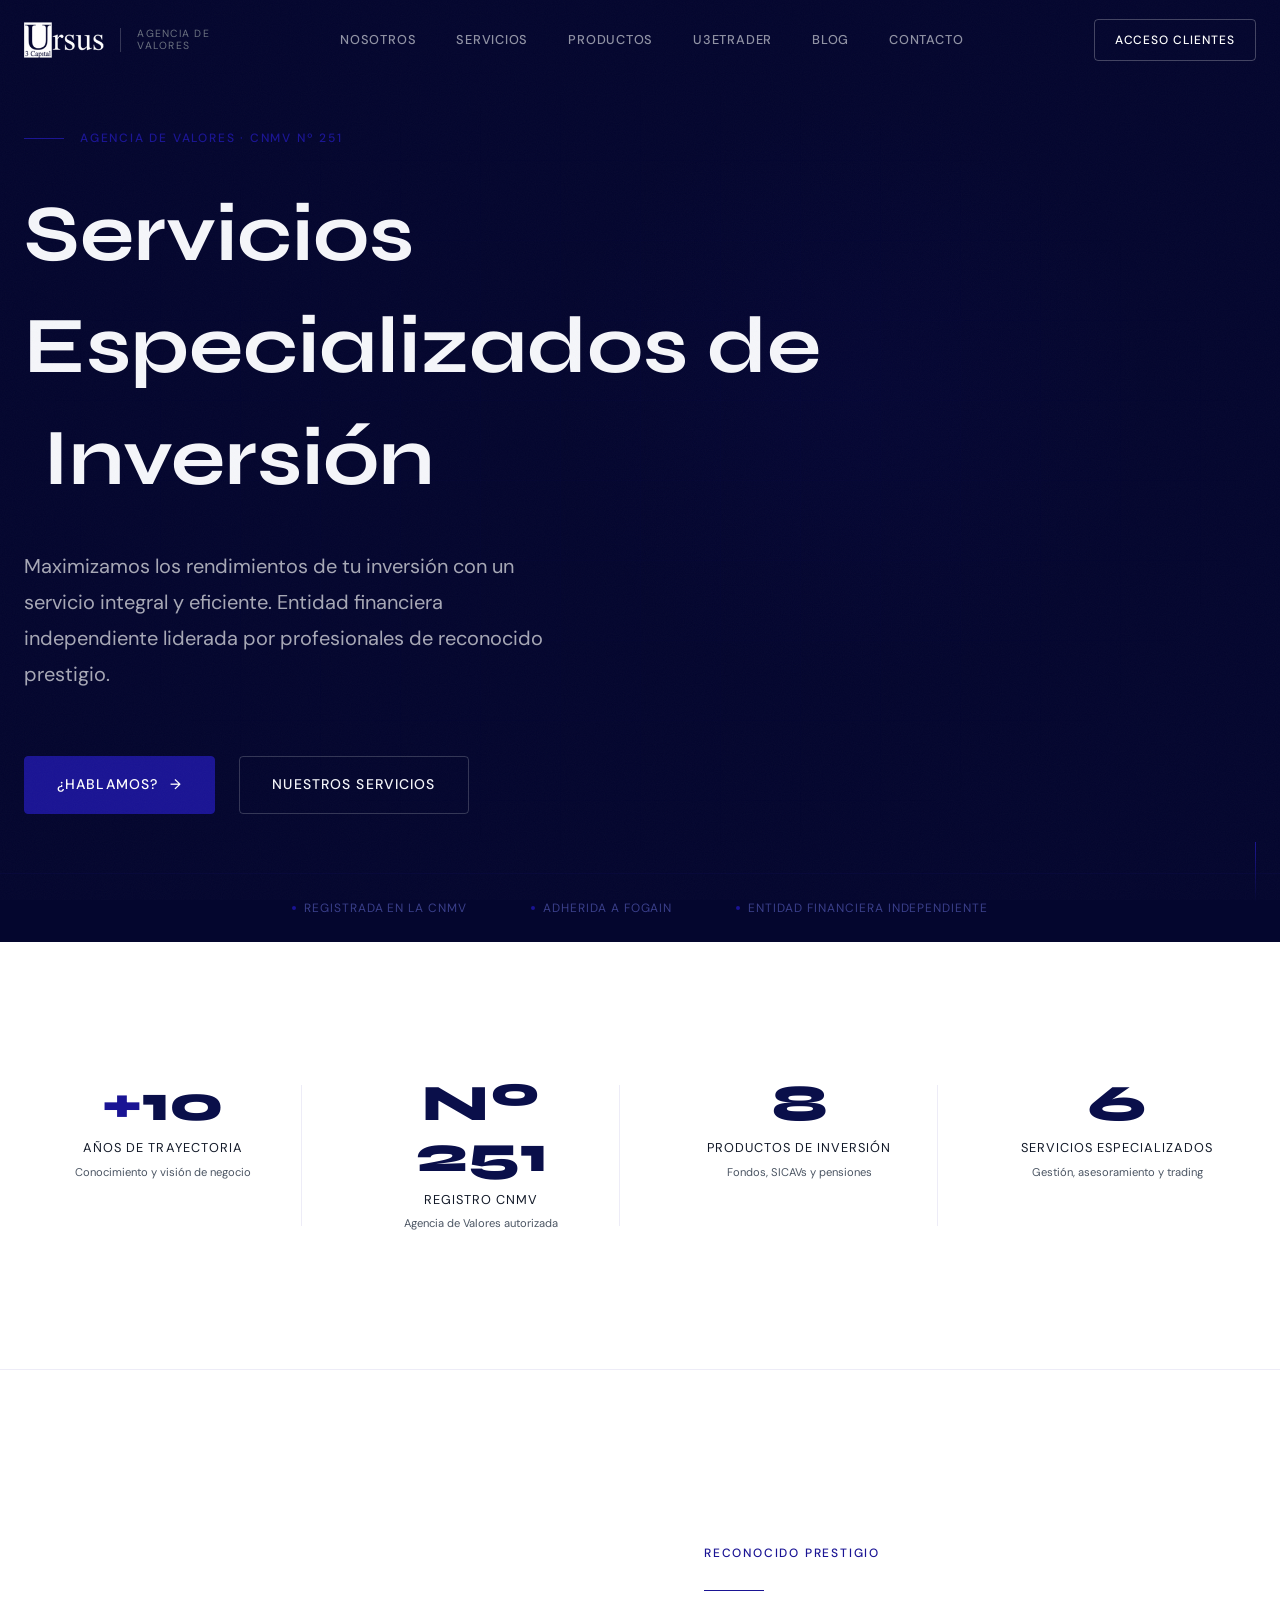
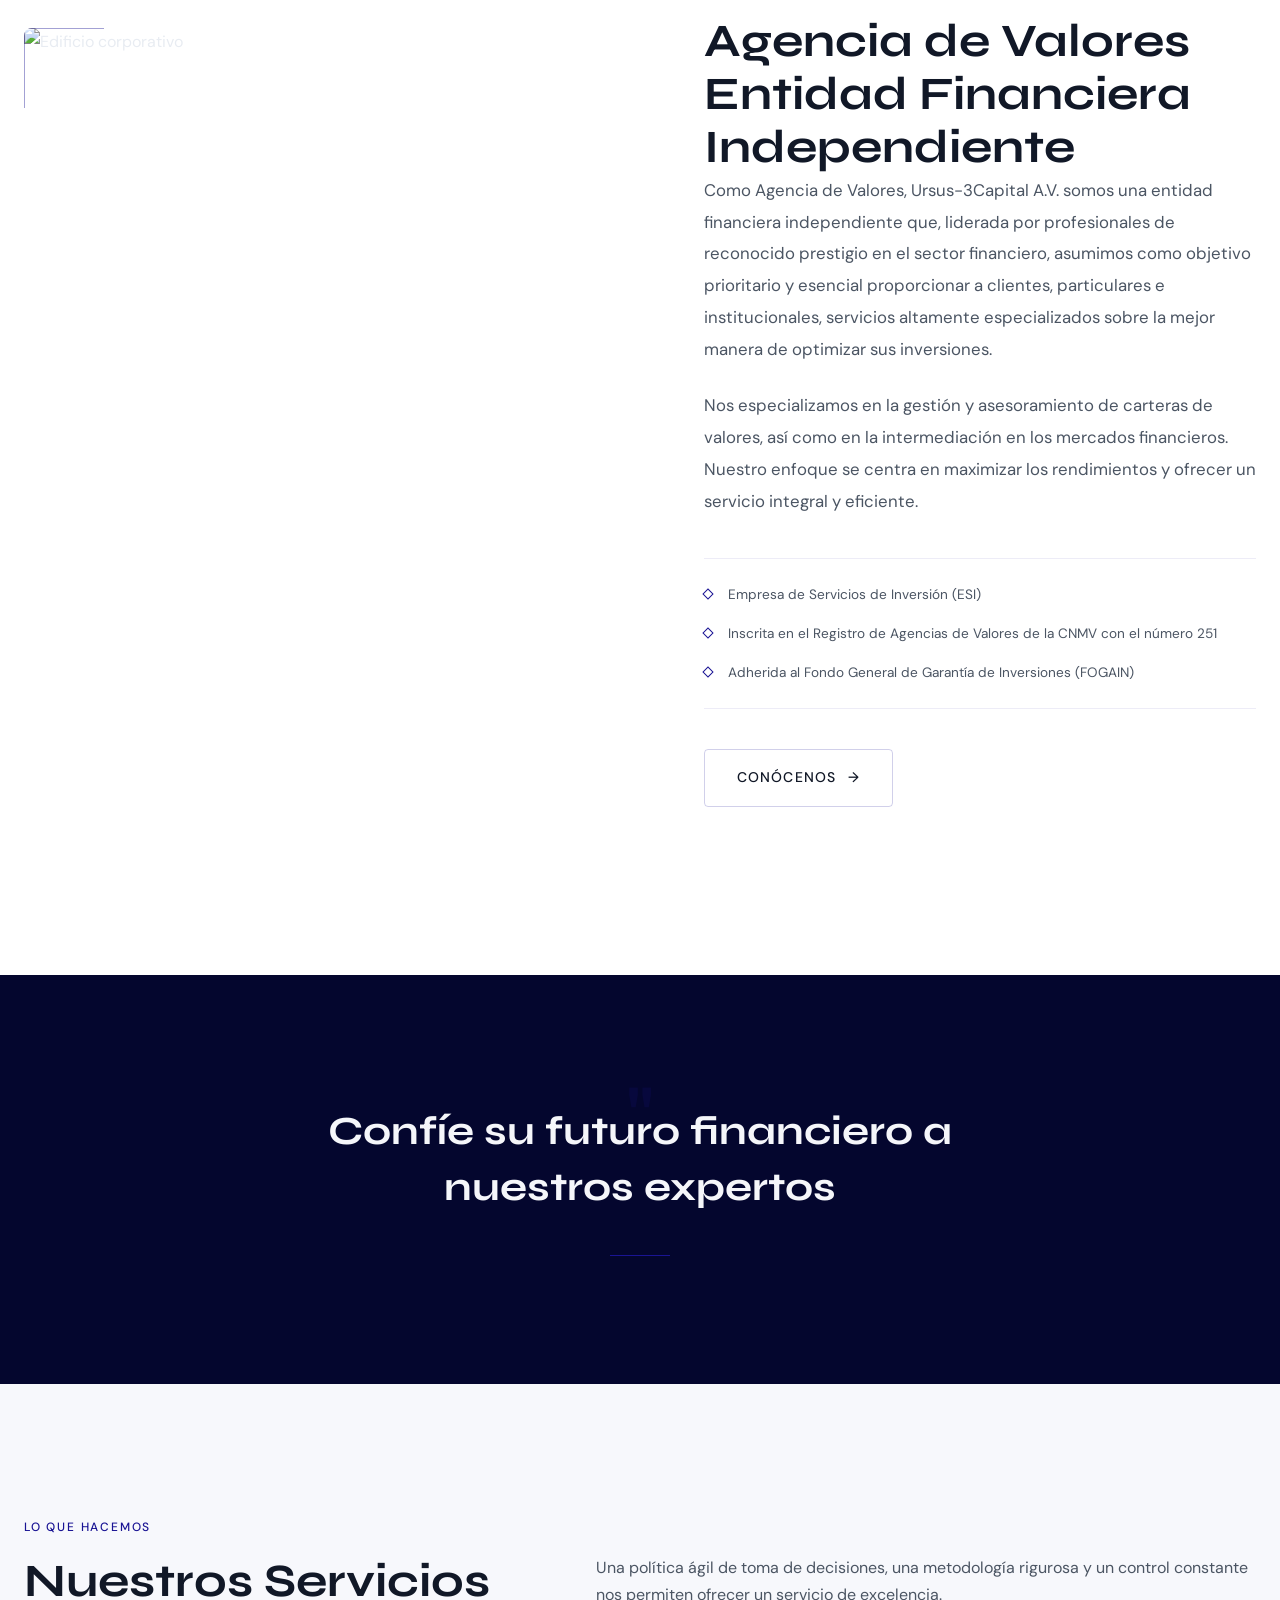
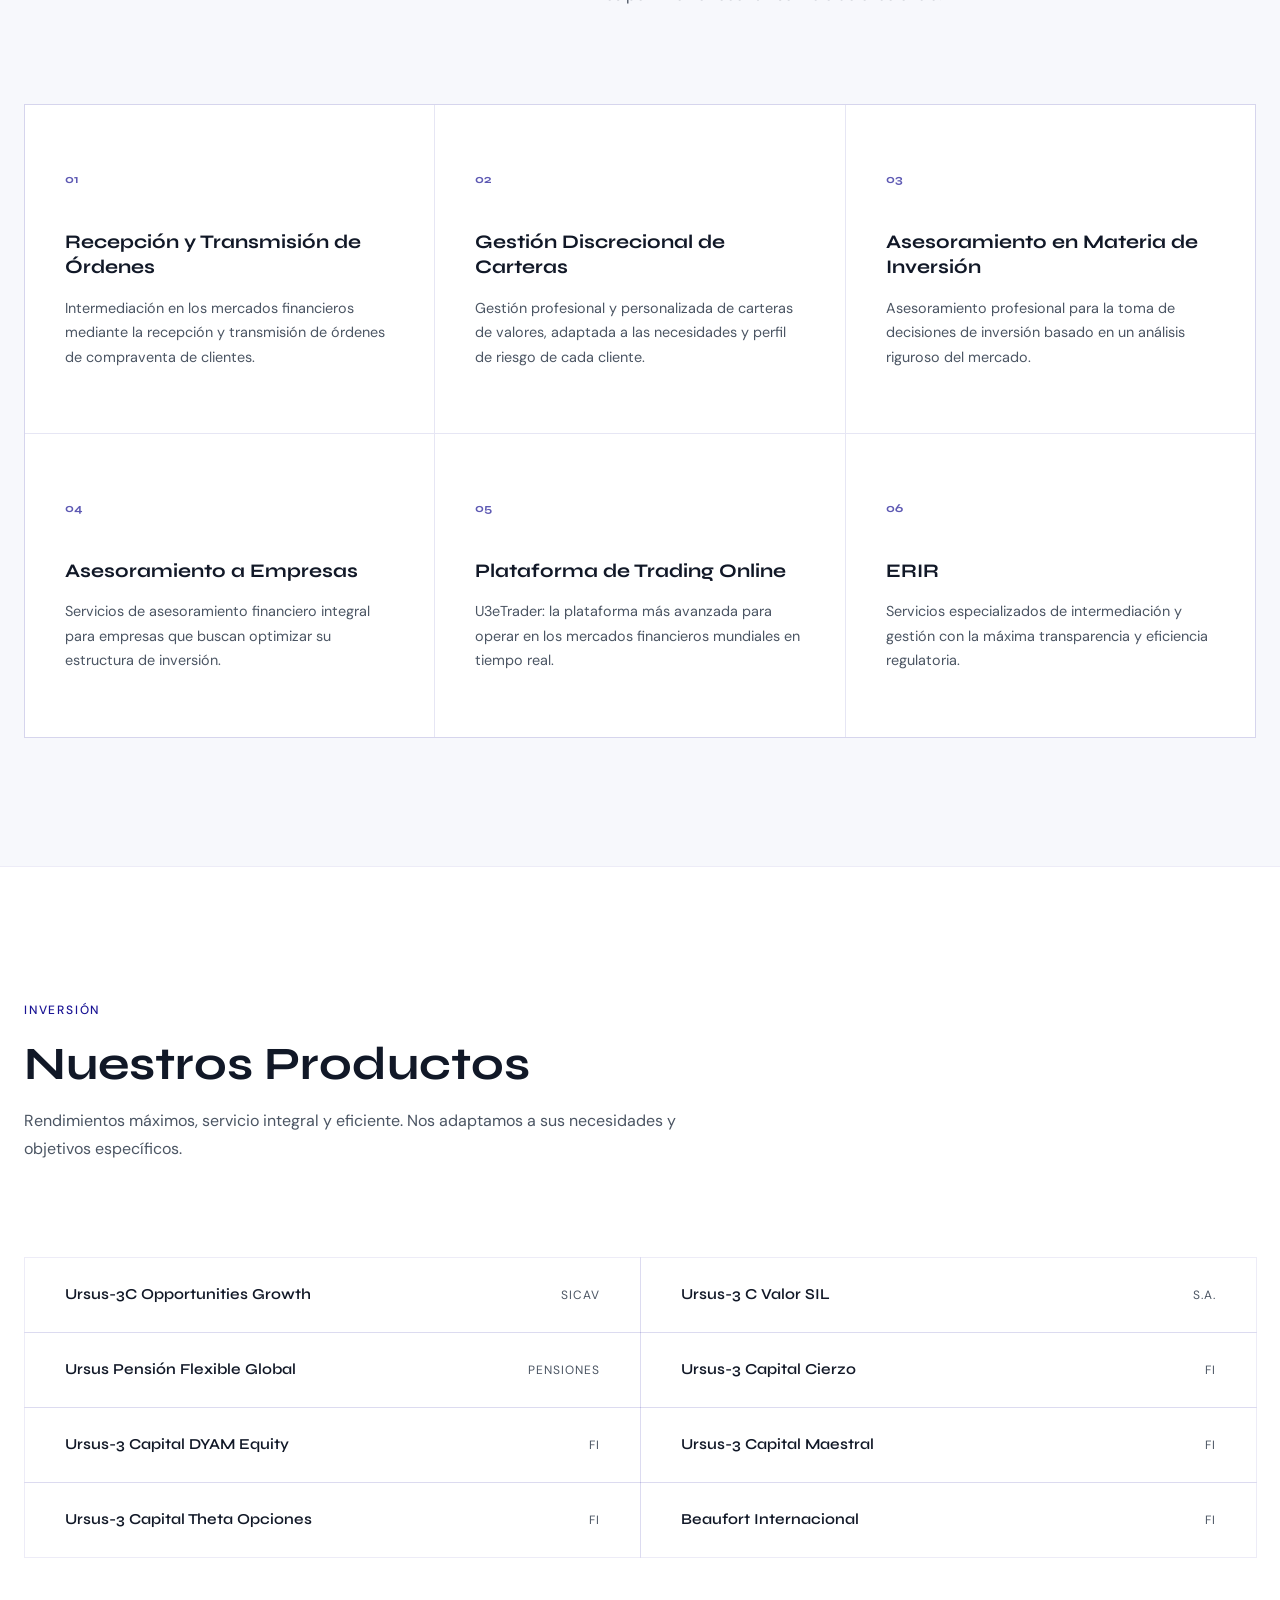
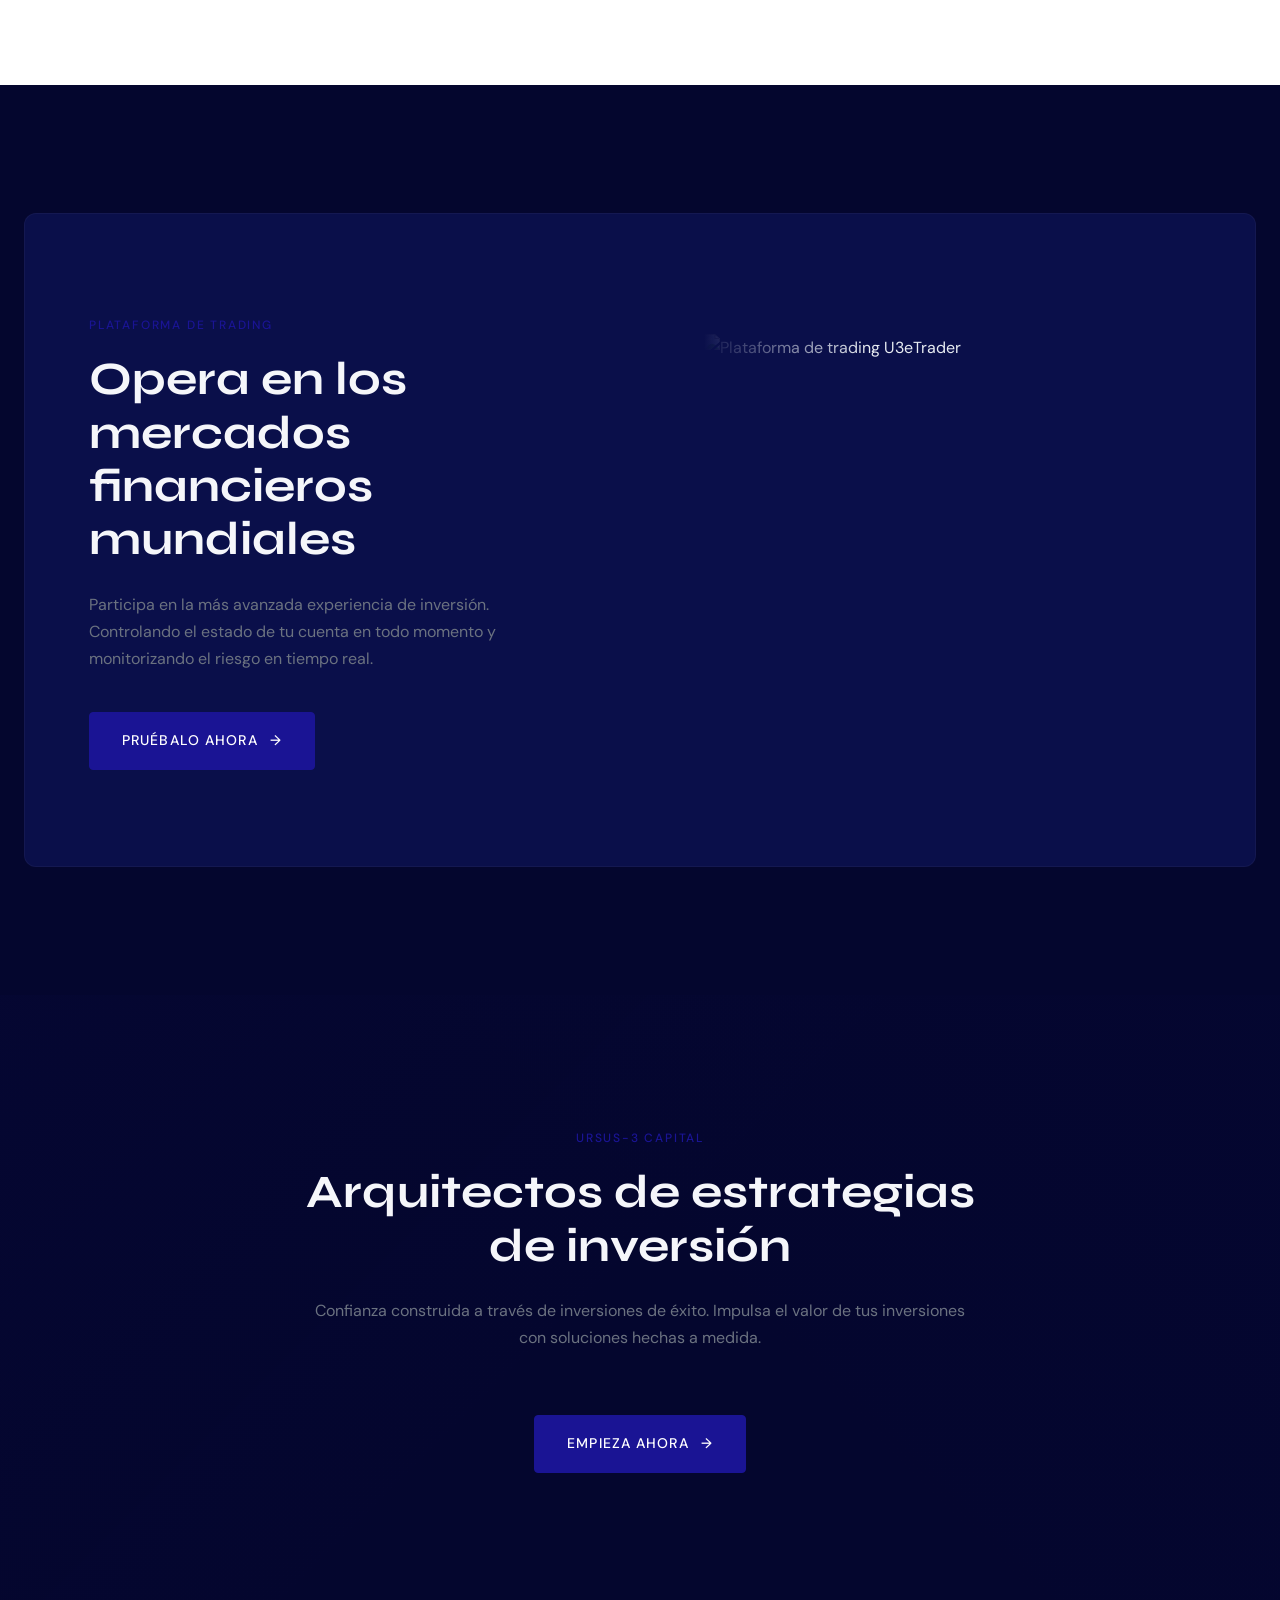
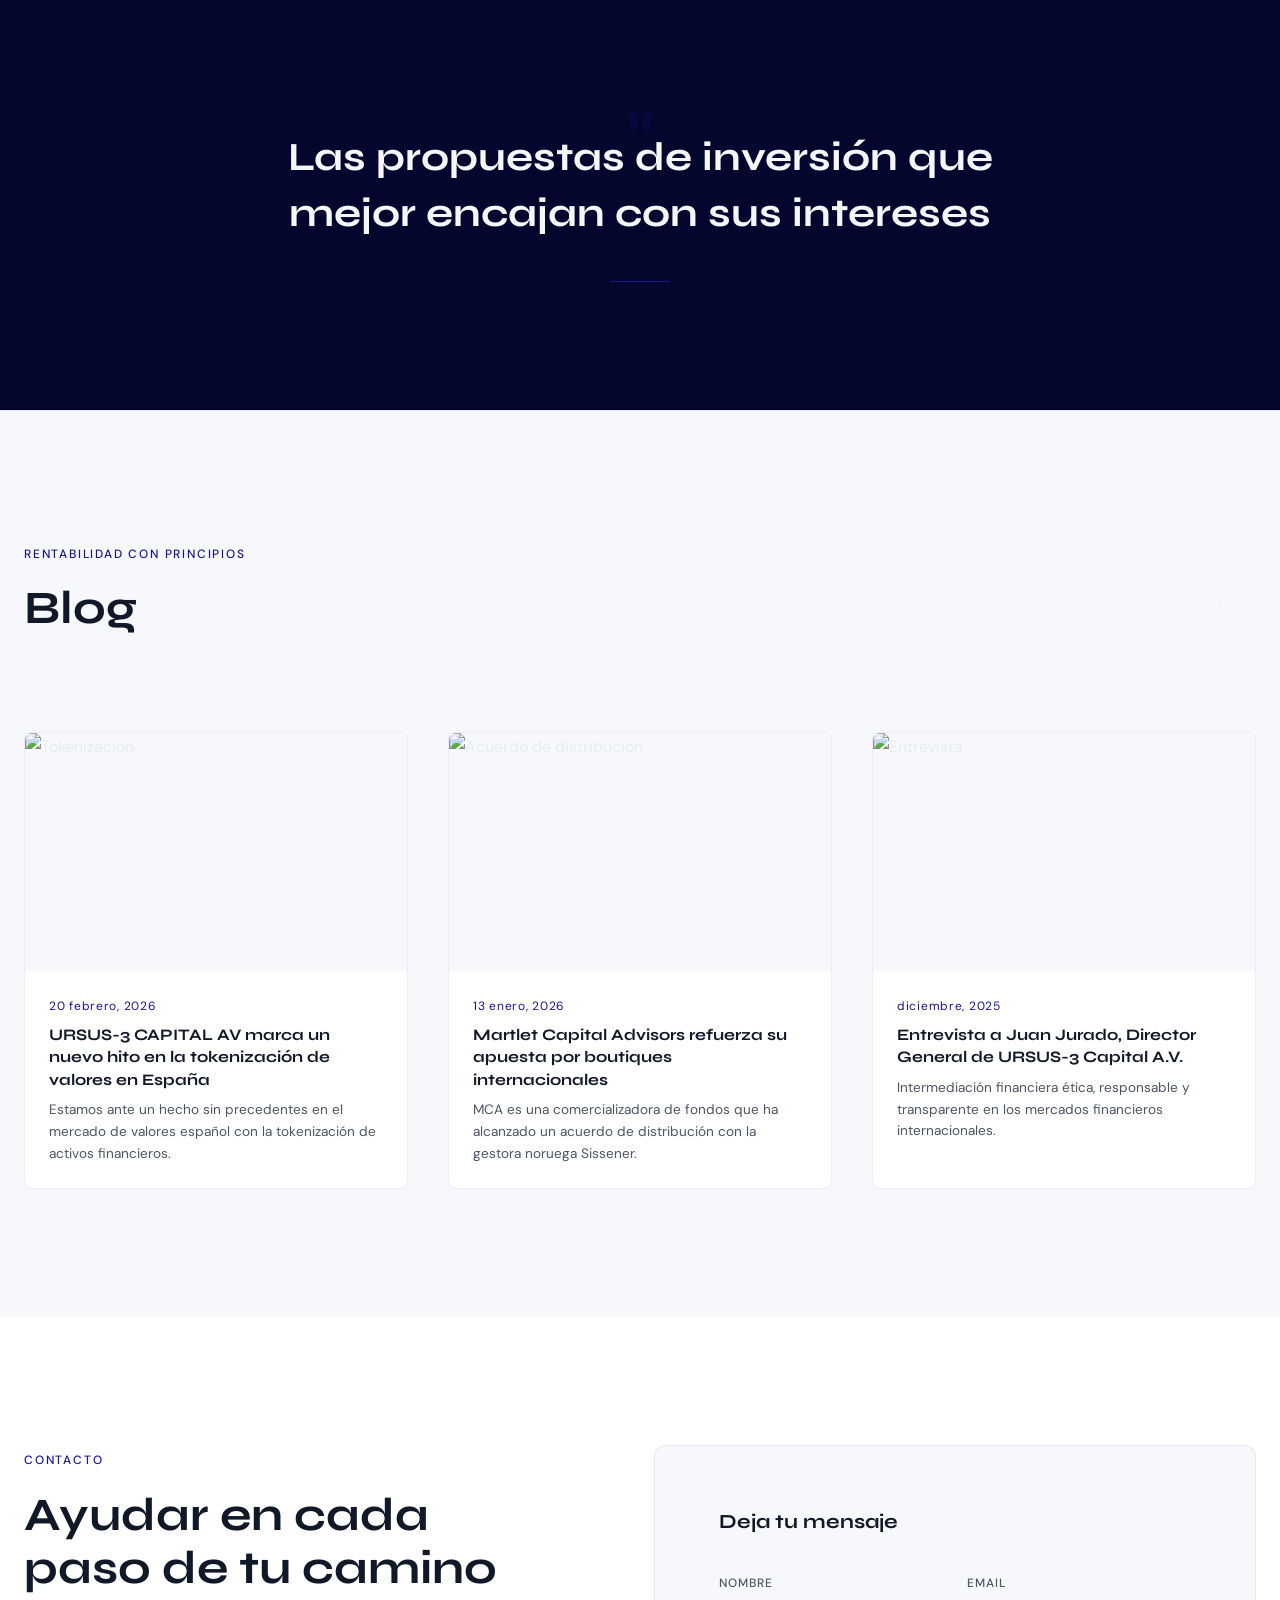
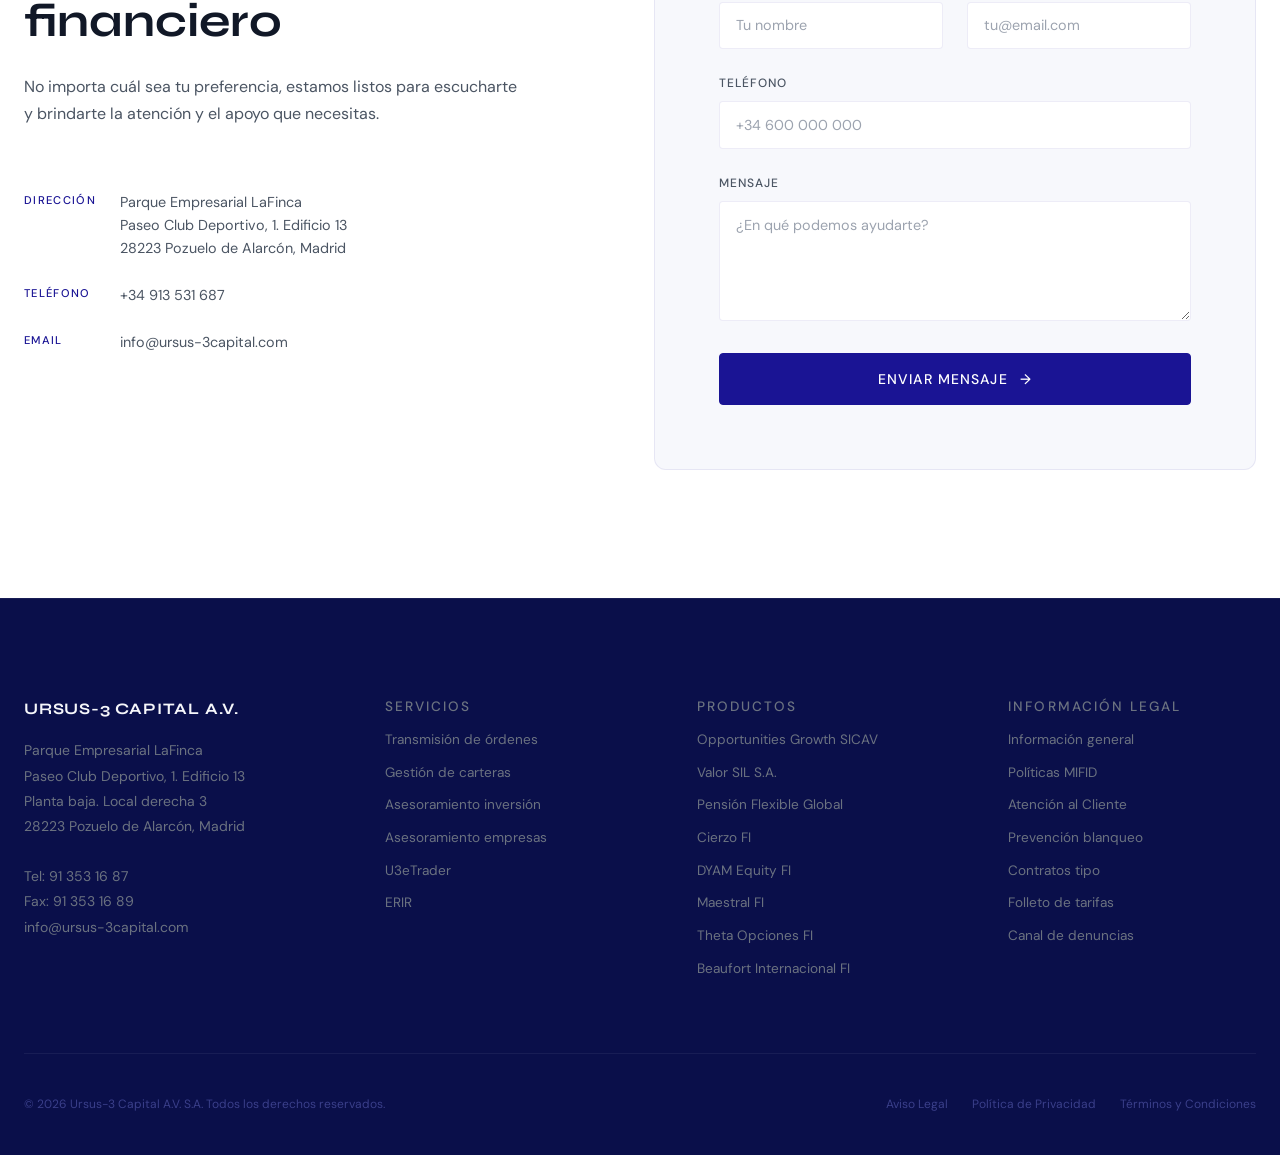
==== index.html @ 5241c7fd "deploy: blue + white theme with logo Co-Authored-By: Claude Opus 4.6 <noreply@anthropic.com>" ====
<!DOCTYPE html>
<html lang="es">
<head>
  <meta charset="UTF-8">
  <meta name="viewport" content="width=device-width, initial-scale=1.0">
  <title>Ursus-3 Capital | Agencia de Valores — Servicios Especializados de Inversión</title>
  <meta name="description" content="Agencia de Valores independiente registrada en la CNMV. Gestión de carteras, asesoramiento en inversión y plataforma de trading online.">
  <link rel="preconnect" href="https://fonts.googleapis.com">
  <link rel="preconnect" href="https://fonts.gstatic.com" crossorigin>
  <link href="https://fonts.googleapis.com/css2?family=DM+Sans:wght@300;400;500;600&family=Syne:wght@400;600;700;800&display=swap" rel="stylesheet">
  <link rel="stylesheet" href="assets/css/global.css">
  <link rel="stylesheet" href="assets/css/homepage.css">
</head>
<body>

  <!-- Grain texture overlay -->
  <div class="grain"></div>

  <!-- ==================== NAV ==================== -->
  <nav class="nav">
    <div class="nav__inner">
      <a href="#" class="nav__logo">
        <img src="assets/img/logo.png" alt="Ursus-3 Capital">
        <span class="nav__logo-divider"></span>
        <span class="nav__logo-sub">Agencia de<br>Valores</span>
      </a>

      <div class="nav__links">
        <a href="#nosotros" class="nav__link">Nosotros</a>
        <a href="#servicios" class="nav__link">Servicios</a>
        <a href="#productos" class="nav__link">Productos</a>
        <a href="#plataforma" class="nav__link">U3eTrader</a>
        <a href="#blog" class="nav__link">Blog</a>
        <a href="#contacto" class="nav__link">Contacto</a>
      </div>

      <a href="#contacto" class="nav__cta">Acceso Clientes</a>

      <button class="nav__burger" aria-label="Menú" aria-expanded="false">
        <span></span><span></span>
      </button>
    </div>
  </nav>

  <!-- Mobile overlay -->
  <div class="nav__overlay">
    <a href="#nosotros">Nosotros</a>
    <a href="#servicios">Servicios</a>
    <a href="#productos">Productos</a>
    <a href="#plataforma">U3eTrader</a>
    <a href="#blog">Blog</a>
    <a href="#contacto">Contacto</a>
  </div>

  <!-- ==================== HERO ==================== -->
  <section class="hero">
    <div class="hero__bg"></div>

    <div class="container">
      <div class="hero__content">
        <div class="hero__label">
          <span class="label">Agencia de Valores · CNMV Nº 251</span>
        </div>

        <h1 class="hero__title">Servicios Especializados de Inversión</h1>

        <p class="hero__subtitle">Maximizamos los rendimientos de tu inversión con un servicio integral y eficiente. Entidad financiera independiente liderada por profesionales de reconocido prestigio.</p>

        <div class="hero__actions">
          <a href="#contacto" class="btn btn--primary">
            ¿Hablamos?
            <span class="btn__arrow">→</span>
          </a>
          <a href="#servicios" class="btn btn--outline">
            Nuestros servicios
          </a>
        </div>
      </div>
    </div>

    <div class="hero__scroll">
      <div class="hero__scroll-line"></div>
    </div>

    <div class="hero__credentials">
      <div class="container">
        <div class="hero__credentials-inner">
          <span><span class="gold-dot"></span> Registrada en la CNMV</span>
          <span><span class="gold-dot"></span> Adherida a FOGAIN</span>
          <span><span class="gold-dot"></span> Entidad Financiera Independiente</span>
        </div>
      </div>
    </div>
  </section>

  <!-- ==================== STATS ==================== -->
  <section class="stats">
    <div class="container">
      <div class="stats__grid reveal-stagger">
        <div class="stats__item">
          <div class="stats__number"><span class="text-gold">+</span><span data-count="10" data-suffix="">0</span></div>
          <div class="stats__desc">Años de trayectoria</div>
          <div class="stats__sub">Conocimiento y visión de negocio</div>
        </div>
        <div class="stats__item">
          <div class="stats__number"><span data-count="251" data-prefix="Nº ">0</span></div>
          <div class="stats__desc">Registro CNMV</div>
          <div class="stats__sub">Agencia de Valores autorizada</div>
        </div>
        <div class="stats__item">
          <div class="stats__number"><span data-count="8">0</span></div>
          <div class="stats__desc">Productos de inversión</div>
          <div class="stats__sub">Fondos, SICAVs y pensiones</div>
        </div>
        <div class="stats__item">
          <div class="stats__number"><span data-count="6">0</span></div>
          <div class="stats__desc">Servicios especializados</div>
          <div class="stats__sub">Gestión, asesoramiento y trading</div>
        </div>
      </div>
    </div>
  </section>

  <!-- ==================== ABOUT ==================== -->
  <section class="about section" id="nosotros">
    <div class="container">
      <div class="about__inner">
        <div class="about__image reveal">
          <img src="https://images.unsplash.com/photo-1486406146926-c627a92ad1ab?w=800&q=80" alt="Edificio corporativo" loading="lazy">
        </div>

        <div class="about__content reveal">
          <span class="label">Reconocido Prestigio</span>
          <div class="divider"></div>
          <h2>Agencia de Valores<br>Entidad Financiera Independiente</h2>

          <p class="about__text">Como Agencia de Valores, Ursus-3Capital A.V. somos una entidad financiera independiente que, liderada por profesionales de reconocido prestigio en el sector financiero, asumimos como objetivo prioritario y esencial proporcionar a clientes, particulares e institucionales, servicios altamente especializados sobre la mejor manera de optimizar sus inversiones.</p>

          <p class="about__text">Nos especializamos en la gestión y asesoramiento de carteras de valores, así como en la intermediación en los mercados financieros. Nuestro enfoque se centra en maximizar los rendimientos y ofrecer un servicio integral y eficiente.</p>

          <div class="about__credentials">
            <div class="about__credential">
              <div class="about__credential-icon"></div>
              <span>Empresa de Servicios de Inversión (ESI)</span>
            </div>
            <div class="about__credential">
              <div class="about__credential-icon"></div>
              <span>Inscrita en el Registro de Agencias de Valores de la CNMV con el número 251</span>
            </div>
            <div class="about__credential">
              <div class="about__credential-icon"></div>
              <span>Adherida al Fondo General de Garantía de Inversiones (FOGAIN)</span>
            </div>
          </div>

          <a href="#contacto" class="btn btn--outline">
            Conócenos
            <span class="btn__arrow">→</span>
          </a>
        </div>
      </div>
    </div>
  </section>

  <!-- ==================== QUOTE ==================== -->
  <section class="quote section">
    <div class="container">
      <div class="quote__inner reveal">
        <div class="quote__mark">"</div>
        <p class="quote__text">Confíe su futuro financiero a nuestros expertos</p>
        <div class="quote__line"></div>
      </div>
    </div>
  </section>

  <!-- ==================== SERVICES ==================== -->
  <section class="services section" id="servicios">
    <div class="container">
      <div class="services__header reveal">
        <div class="services__header-text">
          <span class="label">Lo que hacemos</span>
          <h2>Nuestros Servicios</h2>
        </div>
        <p>Una política ágil de toma de decisiones, una metodología rigurosa y un control constante nos permiten ofrecer un servicio de excelencia.</p>
      </div>

      <div class="services__grid reveal-stagger">
        <div class="service-card">
          <div class="service-card__number">01</div>
          <h3 class="service-card__title">Recepción y Transmisión de Órdenes</h3>
          <p class="service-card__desc">Intermediación en los mercados financieros mediante la recepción y transmisión de órdenes de compraventa de clientes.</p>
        </div>

        <div class="service-card">
          <div class="service-card__number">02</div>
          <h3 class="service-card__title">Gestión Discrecional de Carteras</h3>
          <p class="service-card__desc">Gestión profesional y personalizada de carteras de valores, adaptada a las necesidades y perfil de riesgo de cada cliente.</p>
        </div>

        <div class="service-card">
          <div class="service-card__number">03</div>
          <h3 class="service-card__title">Asesoramiento en Materia de Inversión</h3>
          <p class="service-card__desc">Asesoramiento profesional para la toma de decisiones de inversión basado en un análisis riguroso del mercado.</p>
        </div>

        <div class="service-card">
          <div class="service-card__number">04</div>
          <h3 class="service-card__title">Asesoramiento a Empresas</h3>
          <p class="service-card__desc">Servicios de asesoramiento financiero integral para empresas que buscan optimizar su estructura de inversión.</p>
        </div>

        <div class="service-card">
          <div class="service-card__number">05</div>
          <h3 class="service-card__title">Plataforma de Trading Online</h3>
          <p class="service-card__desc">U3eTrader: la plataforma más avanzada para operar en los mercados financieros mundiales en tiempo real.</p>
        </div>

        <div class="service-card">
          <div class="service-card__number">06</div>
          <h3 class="service-card__title">ERIR</h3>
          <p class="service-card__desc">Servicios especializados de intermediación y gestión con la máxima transparencia y eficiencia regulatoria.</p>
        </div>
      </div>
    </div>
  </section>

  <!-- ==================== PRODUCTS ==================== -->
  <section class="products section" id="productos">
    <div class="container">
      <div class="products__header reveal">
        <span class="label">Inversión</span>
        <h2>Nuestros Productos</h2>
        <p>Rendimientos máximos, servicio integral y eficiente. Nos adaptamos a sus necesidades y objetivos específicos.</p>
      </div>

      <div class="products__list reveal-stagger">
        <div class="product-item">
          <span class="product-item__name">Ursus-3C Opportunities Growth</span>
          <span class="product-item__type">SICAV</span>
        </div>
        <div class="product-item">
          <span class="product-item__name">Ursus-3 C Valor SIL</span>
          <span class="product-item__type">S.A.</span>
        </div>
        <div class="product-item">
          <span class="product-item__name">Ursus Pensión Flexible Global</span>
          <span class="product-item__type">Pensiones</span>
        </div>
        <div class="product-item">
          <span class="product-item__name">Ursus-3 Capital Cierzo</span>
          <span class="product-item__type">FI</span>
        </div>
        <div class="product-item">
          <span class="product-item__name">Ursus-3 Capital DYAM Equity</span>
          <span class="product-item__type">FI</span>
        </div>
        <div class="product-item">
          <span class="product-item__name">Ursus-3 Capital Maestral</span>
          <span class="product-item__type">FI</span>
        </div>
        <div class="product-item">
          <span class="product-item__name">Ursus-3 Capital Theta Opciones</span>
          <span class="product-item__type">FI</span>
        </div>
        <div class="product-item">
          <span class="product-item__name">Beaufort Internacional</span>
          <span class="product-item__type">FI</span>
        </div>
      </div>
    </div>
  </section>

  <!-- ==================== PLATFORM ==================== -->
  <section class="platform section" id="plataforma">
    <div class="container">
      <div class="platform__inner reveal">
        <div class="platform__content">
          <span class="label">Plataforma de Trading</span>
          <h2>Opera en los mercados financieros mundiales</h2>
          <p>Participa en la más avanzada experiencia de inversión. Controlando el estado de tu cuenta en todo momento y monitorizando el riesgo en tiempo real.</p>
          <a href="#contacto" class="btn btn--primary">
            Pruébalo ahora
            <span class="btn__arrow">→</span>
          </a>
        </div>
        <div class="platform__visual">
          <img src="https://images.unsplash.com/photo-1611974789855-9c2a0a7236a3?w=800&q=80" alt="Plataforma de trading U3eTrader" loading="lazy">
        </div>
      </div>
    </div>
  </section>

  <!-- ==================== ARCHITECTS CTA ==================== -->
  <section class="architects section">
    <div class="container">
      <div class="architects__inner reveal">
        <span class="label">Ursus-3 Capital</span>
        <h2>Arquitectos de estrategias de inversión</h2>
        <p>Confianza construida a través de inversiones de éxito. Impulsa el valor de tus inversiones con soluciones hechas a medida.</p>
        <a href="#contacto" class="btn btn--primary">
          Empieza ahora
          <span class="btn__arrow">→</span>
        </a>
      </div>
    </div>
  </section>

  <!-- ==================== QUOTE 2 ==================== -->
  <section class="quote section">
    <div class="container">
      <div class="quote__inner reveal">
        <div class="quote__mark">"</div>
        <p class="quote__text">Las propuestas de inversión que mejor encajan con sus intereses</p>
        <div class="quote__line"></div>
      </div>
    </div>
  </section>

  <!-- ==================== BLOG ==================== -->
  <section class="blog section" id="blog">
    <div class="container">
      <div class="blog__header reveal">
        <div>
          <span class="label">Rentabilidad con principios</span>
          <h2>Blog</h2>
        </div>
        <a href="#" class="btn btn--outline">Ver todo</a>
      </div>

      <div class="blog__grid reveal-stagger">
        <a href="#" class="blog-card">
          <div class="blog-card__image">
            <img src="https://images.unsplash.com/photo-1639322537228-f710d846310a?w=600&q=80" alt="Tokenización" loading="lazy">
          </div>
          <div class="blog-card__body">
            <div class="blog-card__date">20 febrero, 2026</div>
            <h3 class="blog-card__title">URSUS-3 CAPITAL AV marca un nuevo hito en la tokenización de valores en España</h3>
            <p class="blog-card__excerpt">Estamos ante un hecho sin precedentes en el mercado de valores español con la tokenización de activos financieros.</p>
          </div>
        </a>

        <a href="#" class="blog-card">
          <div class="blog-card__image">
            <img src="https://images.unsplash.com/photo-1590283603385-17ffb3a7f29f?w=600&q=80" alt="Acuerdo de distribución" loading="lazy">
          </div>
          <div class="blog-card__body">
            <div class="blog-card__date">13 enero, 2026</div>
            <h3 class="blog-card__title">Martlet Capital Advisors refuerza su apuesta por boutiques internacionales</h3>
            <p class="blog-card__excerpt">MCA es una comercializadora de fondos que ha alcanzado un acuerdo de distribución con la gestora noruega Sissener.</p>
          </div>
        </a>

        <a href="#" class="blog-card">
          <div class="blog-card__image">
            <img src="https://images.unsplash.com/photo-1507679799987-c73b1a8e74b4?w=600&q=80" alt="Entrevista" loading="lazy">
          </div>
          <div class="blog-card__body">
            <div class="blog-card__date">diciembre, 2025</div>
            <h3 class="blog-card__title">Entrevista a Juan Jurado, Director General de URSUS-3 Capital A.V.</h3>
            <p class="blog-card__excerpt">Intermediación financiera ética, responsable y transparente en los mercados financieros internacionales.</p>
          </div>
        </a>
      </div>
    </div>
  </section>

  <!-- ==================== CONTACT ==================== -->
  <section class="contact section" id="contacto">
    <div class="container">
      <div class="contact__inner">
        <div class="contact__info reveal">
          <span class="label">Contacto</span>
          <h2>Ayudar en cada paso de tu camino financiero</h2>
          <p>No importa cuál sea tu preferencia, estamos listos para escucharte y brindarte la atención y el apoyo que necesitas.</p>

          <div class="contact__details">
            <div class="contact__detail">
              <span class="contact__detail-label">Dirección</span>
              <span class="contact__detail-value">Parque Empresarial LaFinca<br>Paseo Club Deportivo, 1. Edificio 13<br>28223 Pozuelo de Alarcón, Madrid</span>
            </div>
            <div class="contact__detail">
              <span class="contact__detail-label">Teléfono</span>
              <span class="contact__detail-value"><a href="tel:+34913531687">+34 913 531 687</a></span>
            </div>
            <div class="contact__detail">
              <span class="contact__detail-label">Email</span>
              <span class="contact__detail-value"><a href="mailto:info@ursus-3capital.com">info@ursus-3capital.com</a></span>
            </div>
          </div>
        </div>

        <div class="contact__form-wrap reveal">
          <h3 class="contact__form-title">Deja tu mensaje</h3>
          <form>
            <div class="form__row">
              <div class="form__group">
                <label class="form__label" for="name">Nombre</label>
                <input class="form__input" type="text" id="name" placeholder="Tu nombre">
              </div>
              <div class="form__group">
                <label class="form__label" for="email">Email</label>
                <input class="form__input" type="email" id="email" placeholder="tu@email.com">
              </div>
            </div>
            <div class="form__group">
              <label class="form__label" for="phone">Teléfono</label>
              <input class="form__input" type="tel" id="phone" placeholder="+34 600 000 000">
            </div>
            <div class="form__group">
              <label class="form__label" for="message">Mensaje</label>
              <textarea class="form__textarea" id="message" placeholder="¿En qué podemos ayudarte?"></textarea>
            </div>
            <button type="submit" class="btn btn--primary" style="width:100%;justify-content:center;">
              Enviar mensaje
              <span class="btn__arrow">→</span>
            </button>
          </form>
        </div>
      </div>
    </div>
  </section>

  <!-- ==================== FOOTER ==================== -->
  <footer class="footer">
    <div class="container">
      <div class="footer__top">
        <div class="footer__brand">
          <div class="footer__brand-name">Ursus-3 Capital A.V.</div>
          <p>
            Parque Empresarial LaFinca<br>
            Paseo Club Deportivo, 1. Edificio 13<br>
            Planta baja. Local derecha 3<br>
            28223 Pozuelo de Alarcón, Madrid<br><br>
            Tel: <a href="tel:+34913531687">91 353 16 87</a><br>
            Fax: 91 353 16 89<br>
            <a href="mailto:info@ursus-3capital.com">info@ursus-3capital.com</a>
          </p>
        </div>

        <div class="footer__col">
          <span class="footer__col-title">Servicios</span>
          <a href="#">Transmisión de órdenes</a>
          <a href="#">Gestión de carteras</a>
          <a href="#">Asesoramiento inversión</a>
          <a href="#">Asesoramiento empresas</a>
          <a href="#">U3eTrader</a>
          <a href="#">ERIR</a>
        </div>

        <div class="footer__col">
          <span class="footer__col-title">Productos</span>
          <a href="#">Opportunities Growth SICAV</a>
          <a href="#">Valor SIL S.A.</a>
          <a href="#">Pensión Flexible Global</a>
          <a href="#">Cierzo FI</a>
          <a href="#">DYAM Equity FI</a>
          <a href="#">Maestral FI</a>
          <a href="#">Theta Opciones FI</a>
          <a href="#">Beaufort Internacional FI</a>
        </div>

        <div class="footer__col">
          <span class="footer__col-title">Información Legal</span>
          <a href="#">Información general</a>
          <a href="#">Políticas MIFID</a>
          <a href="#">Atención al Cliente</a>
          <a href="#">Prevención blanqueo</a>
          <a href="#">Contratos tipo</a>
          <a href="#">Folleto de tarifas</a>
          <a href="#">Canal de denuncias</a>
        </div>
      </div>

      <div class="footer__bottom">
        <span>&copy; 2026 Ursus-3 Capital A.V. S.A. Todos los derechos reservados.</span>
        <div class="footer__legal">
          <a href="#">Aviso Legal</a>
          <a href="#">Política de Privacidad</a>
          <a href="#">Términos y Condiciones</a>
        </div>
      </div>
    </div>
  </footer>

  <!-- Scripts -->
  <script src="assets/js/global.js"></script>
  <script src="assets/js/animations.js"></script>
</body>
</html>
---- assets/css/global.css ----
/* ============================================
   URSUS-3 CAPITAL — Design System
   Dark Institutional / Swiss Precision
   ============================================ */

/* --- Reset --- */
*, *::before, *::after { box-sizing: border-box; margin: 0; padding: 0; }

/* --- Tokens --- */
:root {
  /* Palette — Corporate Royal Blue + White */
  --midnight:     #04062e;
  --navy:         #0a0f4a;
  --navy-light:   #111875;
  --navy-mid:     #1a1f8c;
  --slate:        #3a3f8a;
  --gold:         #1a1494;
  --gold-light:   #2a24b4;
  --gold-pale:    #e8e6f8;
  --ice:          #e8ecf2;
  --ice-dim:      #6b7280;
  --white:        #f5f6fa;
  --pure-white:   #ffffff;

  /* Light section tokens */
  --bg-light:     #ffffff;
  --bg-light-alt: #f7f8fc;
  --text-dark:    #111827;
  --text-mid:     #4b5563;
  --border-light: rgba(26, 20, 148, 0.08);

  /* Typography */
  --font-display: 'Syne', sans-serif;
  --font-body:    'DM Sans', sans-serif;

  /* Spacing */
  --sp-xs:  0.5rem;
  --sp-sm:  1rem;
  --sp-md:  1.5rem;
  --sp-lg:  2.5rem;
  --sp-xl:  4rem;
  --sp-2xl: 6rem;
  --sp-3xl: 8rem;

  /* Nav */
  --nav-h: 80px;

  /* Radius */
  --r-sm: 4px;
  --r-md: 8px;
  --r-lg: 12px;

  /* Transitions */
  --ease-out: cubic-bezier(0.16, 1, 0.3, 1);
  --ease-spring: cubic-bezier(0.34, 1.56, 0.64, 1);
  --dur: 0.5s;
  --dur-fast: 0.3s;
}

/* --- Base --- */
html {
  scroll-behavior: smooth;
  -webkit-font-smoothing: antialiased;
  -moz-osx-font-smoothing: grayscale;
}

body {
  font-family: var(--font-body);
  font-size: 1rem;
  line-height: 1.7;
  color: var(--ice);
  background: var(--midnight);
  overflow-x: hidden;
}

/* --- Typography --- */
h1, h2, h3, h4, h5 {
  font-family: var(--font-display);
  font-weight: 700;
  line-height: 1.15;
  color: var(--white);
}

h1 { font-size: clamp(2.5rem, 5vw + 1rem, 5rem); }
h2 { font-size: clamp(1.8rem, 3vw + 0.5rem, 3rem); }
h3 { font-size: clamp(1.2rem, 1.5vw + 0.5rem, 1.5rem); }
h4 { font-size: 1.125rem; }

p { color: var(--ice-dim); max-width: 60ch; }

a {
  color: inherit;
  text-decoration: none;
  transition: color var(--dur-fast) var(--ease-out);
}

/* --- Utility --- */
.container {
  width: 100%;
  max-width: 1280px;
  margin: 0 auto;
  padding: 0 var(--sp-md);
}

.section {
  padding: var(--sp-3xl) 0;
}

.label {
  font-family: var(--font-body);
  font-size: 0.75rem;
  font-weight: 500;
  letter-spacing: 0.15em;
  text-transform: uppercase;
  color: var(--gold);
}

.divider {
  width: 60px;
  height: 1px;
  background: var(--gold);
  margin: var(--sp-md) 0;
}

.text-gold { color: var(--gold); }

/* --- Buttons --- */
.btn {
  display: inline-flex;
  align-items: center;
  gap: 0.75rem;
  font-family: var(--font-body);
  font-size: 0.875rem;
  font-weight: 500;
  letter-spacing: 0.08em;
  text-transform: uppercase;
  padding: 1rem 2rem;
  border: 1px solid;
  border-radius: var(--r-sm);
  cursor: pointer;
  transition: all var(--dur-fast) var(--ease-out);
  position: relative;
  overflow: hidden;
}

.btn--primary {
  background: var(--gold);
  color: var(--pure-white);
  border-color: var(--gold);
}
.btn--primary:hover {
  background: var(--gold-light);
  border-color: var(--gold-light);
  transform: translateY(-2px);
  box-shadow: 0 8px 30px rgba(26, 20, 148, 0.3);
}
.btn--primary:active { transform: translateY(0); }

.btn--outline {
  background: transparent;
  color: var(--white);
  border-color: rgba(240, 242, 245, 0.2);
}
.btn--outline:hover {
  border-color: var(--gold);
  color: var(--gold);
  transform: translateY(-2px);
}
.btn--outline:active { transform: translateY(0); }

.btn:focus-visible {
  outline: 2px solid var(--gold);
  outline-offset: 3px;
}

/* Arrow icon for buttons */
.btn__arrow {
  display: inline-block;
  transition: transform var(--dur-fast) var(--ease-out);
}
.btn:hover .btn__arrow { transform: translateX(4px); }

/* --- Navigation --- */
.nav {
  position: fixed;
  top: 0;
  left: 0;
  width: 100%;
  z-index: 1000;
  padding: 0 var(--sp-md);
  transition: background var(--dur) var(--ease-out),
              box-shadow var(--dur) var(--ease-out),
              padding var(--dur) var(--ease-out);
}

.nav__inner {
  max-width: 1280px;
  margin: 0 auto;
  height: var(--nav-h);
  display: flex;
  align-items: center;
  justify-content: space-between;
}

.nav__logo {
  display: flex;
  align-items: center;
  gap: var(--sp-xs);
  font-family: var(--font-display);
  font-size: 1.125rem;
  font-weight: 700;
  color: var(--white);
  letter-spacing: 0.05em;
  text-transform: uppercase;
}
.nav__logo img {
  height: 36px;
  width: auto;
  filter: brightness(0) invert(1);
  transition: filter var(--dur) var(--ease-out);
}
.nav--scrolled .nav__logo img {
  filter: none;
}
.nav__logo-divider {
  width: 1px;
  height: 24px;
  background: rgba(240, 242, 245, 0.2);
  margin: 0 0.5rem;
}
.nav__logo-sub {
  font-family: var(--font-body);
  font-size: 0.65rem;
  font-weight: 400;
  letter-spacing: 0.12em;
  text-transform: uppercase;
  color: var(--ice-dim);
  line-height: 1.2;
}

.nav__links {
  display: flex;
  align-items: center;
  gap: var(--sp-lg);
}

.nav__link {
  font-family: var(--font-body);
  font-size: 0.8rem;
  font-weight: 500;
  letter-spacing: 0.06em;
  text-transform: uppercase;
  color: rgba(240, 242, 245, 0.6);
  position: relative;
  padding: 0.25rem 0;
}
.nav__link::after {
  content: '';
  position: absolute;
  bottom: 0;
  left: 0;
  width: 0;
  height: 1px;
  background: var(--gold);
  transition: width var(--dur-fast) var(--ease-out);
}
.nav__link:hover {
  color: var(--white);
}
.nav__link:hover::after {
  width: 100%;
}
.nav__link:focus-visible {
  outline: 2px solid var(--gold);
  outline-offset: 4px;
}

.nav__cta {
  font-family: var(--font-body);
  font-size: 0.75rem;
  font-weight: 500;
  letter-spacing: 0.08em;
  text-transform: uppercase;
  color: var(--pure-white);
  border: 1px solid rgba(255, 255, 255, 0.25);
  padding: 0.6rem 1.25rem;
  border-radius: var(--r-sm);
  transition: all var(--dur-fast) var(--ease-out);
}
.nav__cta:hover {
  background: var(--gold);
  color: var(--pure-white);
}
.nav__cta:focus-visible {
  outline: 2px solid var(--gold);
  outline-offset: 3px;
}

/* Nav scrolled */
.nav--scrolled {
  background: rgba(255, 255, 255, 0.97);
  backdrop-filter: blur(20px);
  box-shadow: 0 1px 0 rgba(26, 20, 148, 0.06);
}
.nav--scrolled .nav__link {
  color: var(--text-mid);
}
.nav--scrolled .nav__link:hover {
  color: var(--navy);
}
.nav--scrolled .nav__link::after {
  background: var(--gold);
}
.nav--scrolled .nav__logo-divider {
  background: rgba(26, 20, 148, 0.15);
}
.nav--scrolled .nav__logo-sub {
  color: var(--text-mid);
}
.nav--scrolled .nav__cta {
  color: var(--gold);
  border-color: rgba(26, 20, 148, 0.15);
}
.nav--scrolled .nav__cta:hover {
  background: var(--gold);
  color: var(--pure-white);
}

/* Mobile burger */
.nav__burger {
  display: none;
  flex-direction: column;
  gap: 6px;
  width: 28px;
  cursor: pointer;
  background: none;
  border: none;
  padding: 4px 0;
  z-index: 1001;
}
.nav__burger span {
  display: block;
  height: 1px;
  background: var(--white);
  transition: transform var(--dur-fast) var(--ease-out),
              opacity var(--dur-fast) var(--ease-out);
}
.nav__burger--open span:first-child {
  transform: translateY(3.5px) rotate(45deg);
}
.nav__burger--open span:last-child {
  transform: translateY(-3.5px) rotate(-45deg);
}

/* Mobile overlay */
.nav__overlay {
  position: fixed;
  inset: 0;
  background: var(--midnight);
  display: flex;
  flex-direction: column;
  align-items: center;
  justify-content: center;
  gap: var(--sp-lg);
  opacity: 0;
  visibility: hidden;
  transition: opacity var(--dur) var(--ease-out),
              visibility var(--dur) var(--ease-out);
  z-index: 999;
}
.nav__overlay--open {
  opacity: 1;
  visibility: visible;
}
.nav__overlay a {
  font-family: var(--font-display);
  font-size: 1.5rem;
  font-weight: 700;
  color: var(--white);
  text-transform: uppercase;
  letter-spacing: 0.05em;
}
.nav__overlay a:hover { color: var(--gold); }

/* --- Footer --- */
.footer {
  background: var(--navy);
  border-top: 1px solid rgba(240, 242, 245, 0.06);
  padding: var(--sp-2xl) 0 var(--sp-lg);
}

.footer__top {
  display: grid;
  grid-template-columns: 1.2fr 1fr 1fr 1fr;
  gap: var(--sp-xl);
  padding-bottom: var(--sp-xl);
  border-bottom: 1px solid rgba(240, 242, 245, 0.06);
}

.footer__brand-name {
  font-family: var(--font-display);
  font-size: 1rem;
  font-weight: 700;
  color: var(--white);
  text-transform: uppercase;
  letter-spacing: 0.05em;
  margin-bottom: var(--sp-sm);
}
.footer__brand p {
  font-size: 0.875rem;
  color: var(--ice-dim);
  line-height: 1.8;
}

.footer__col-title {
  display: block;
  font-family: var(--font-body);
  font-size: 0.7rem;
  font-weight: 500;
  letter-spacing: 0.15em;
  text-transform: uppercase;
  color: var(--gold);
  margin-bottom: var(--sp-md);
}

.footer__col a,
.footer__col span {
  display: block;
  font-size: 0.85rem;
  color: var(--ice-dim);
  margin-bottom: 0.6rem;
  transition: color var(--dur-fast) var(--ease-out);
}
.footer__col a:hover { color: var(--pure-white); }
.footer__col a:focus-visible {
  outline: 2px solid var(--gold);
  outline-offset: 2px;
}

.footer__bottom {
  display: flex;
  justify-content: space-between;
  align-items: center;
  padding-top: var(--sp-lg);
  font-size: 0.75rem;
  color: var(--slate);
}

.footer__legal {
  display: flex;
  gap: var(--sp-md);
}
.footer__legal a {
  color: var(--slate);
  font-size: 0.75rem;
}
.footer__legal a:hover { color: var(--ice-dim); }

/* --- Reveal animation --- */
.reveal {
  opacity: 0;
  transform: translateY(30px);
  transition: opacity 0.8s var(--ease-out),
              transform 0.8s var(--ease-out);
}
.reveal--visible {
  opacity: 1;
  transform: translateY(0);
}

/* Stagger children */
.reveal-stagger > * {
  opacity: 0;
  transform: translateY(20px);
  transition: opacity 0.6s var(--ease-out),
              transform 0.6s var(--ease-out);
}
.reveal-stagger--visible > *:nth-child(1) { transition-delay: 0s; }
.reveal-stagger--visible > *:nth-child(2) { transition-delay: 0.1s; }
.reveal-stagger--visible > *:nth-child(3) { transition-delay: 0.2s; }
.reveal-stagger--visible > *:nth-child(4) { transition-delay: 0.25s; }
.reveal-stagger--visible > *:nth-child(5) { transition-delay: 0.3s; }
.reveal-stagger--visible > *:nth-child(6) { transition-delay: 0.35s; }
.reveal-stagger--visible > * {
  opacity: 1;
  transform: translateY(0);
}

/* Line draw animation */
.line-draw {
  width: 0;
  height: 1px;
  background: var(--gold);
  transition: width 1.2s var(--ease-out);
}
.line-draw--visible {
  width: 100%;
}

/* --- Light sections --- */
.section--light {
  background: var(--bg-light);
}
.section--light-alt {
  background: var(--bg-light-alt);
}
.section--light h2,
.section--light h3,
.section--light-alt h2,
.section--light-alt h3 {
  color: var(--text-dark);
}
.section--light p,
.section--light-alt p {
  color: var(--text-mid);
}
.section--light .label,
.section--light-alt .label {
  color: var(--gold);
}
.section--light .divider,
.section--light-alt .divider {
  background: var(--gold);
}
.section--light .btn--outline,
.section--light-alt .btn--outline {
  color: var(--text-dark);
  border-color: rgba(26, 20, 148, 0.2);
}
.section--light .btn--outline:hover,
.section--light-alt .btn--outline:hover {
  border-color: var(--gold);
  color: var(--gold);
}

/* --- Grain overlay --- */
.grain {
  position: fixed;
  inset: 0;
  pointer-events: none;
  z-index: 9999;
  opacity: 0.03;
  background-image: url("data:image/svg+xml,%3Csvg viewBox='0 0 256 256' xmlns='http://www.w3.org/2000/svg'%3E%3Cfilter id='n'%3E%3CfeTurbulence type='fractalNoise' baseFrequency='0.9' numOctaves='4' stitchTiles='stitch'/%3E%3C/filter%3E%3Crect width='100%25' height='100%25' filter='url(%23n)'/%3E%3C/svg%3E");
  background-repeat: repeat;
  background-size: 256px 256px;
}

/* --- Responsive --- */
@media (max-width: 1024px) {
  .footer__top {
    grid-template-columns: 1fr 1fr;
    gap: var(--sp-lg);
  }
}

@media (max-width: 768px) {
  :root {
    --nav-h: 64px;
    --sp-3xl: 5rem;
    --sp-2xl: 4rem;
  }

  .nav__links { display: none; }
  .nav__cta { display: none; }
  .nav__burger { display: flex; }

  .footer__top {
    grid-template-columns: 1fr;
    gap: var(--sp-lg);
  }

  .footer__bottom {
    flex-direction: column;
    gap: var(--sp-sm);
    text-align: center;
  }

  .footer__legal {
    flex-wrap: wrap;
    justify-content: center;
  }
}

@media (max-width: 480px) {
  :root {
    --sp-3xl: 4rem;
    --sp-2xl: 3rem;
  }
}
---- assets/css/homepage.css ----
/* ============================================
   URSUS-3 CAPITAL — Homepage
   ============================================ */

/* ---- HERO ---- */
.hero {
  position: relative;
  min-height: 100vh;
  display: flex;
  align-items: flex-end;
  padding: var(--sp-3xl) 0;
  overflow: hidden;
}

.hero__bg {
  position: absolute;
  inset: 0;
  z-index: 0;
}

/* Geometric grid pattern */
.hero__bg::before {
  content: '';
  position: absolute;
  inset: 0;
  background:
    linear-gradient(90deg, rgba(26,20,148,0.03) 1px, transparent 1px),
    linear-gradient(rgba(26,20,148,0.03) 1px, transparent 1px);
  background-size: 80px 80px;
  mask-image: radial-gradient(ellipse 70% 60% at 50% 50%, black 20%, transparent 70%);
}

/* Radial glow */
.hero__bg::after {
  content: '';
  position: absolute;
  top: 10%;
  right: 10%;
  width: 600px;
  height: 600px;
  background: radial-gradient(circle, rgba(26,20,148,0.06) 0%, transparent 70%);
  border-radius: 50%;
}

.hero__content {
  position: relative;
  z-index: 1;
  max-width: 800px;
}

.hero__label {
  display: flex;
  align-items: center;
  gap: var(--sp-sm);
  margin-bottom: var(--sp-lg);
}
.hero__label::before {
  content: '';
  width: 40px;
  height: 1px;
  background: var(--gold);
}

.hero__title {
  margin-bottom: var(--sp-md);
}

.hero__subtitle {
  font-size: clamp(1rem, 1.2vw + 0.5rem, 1.25rem);
  color: rgba(255, 255, 255, 0.65);
  max-width: 550px;
  margin-bottom: var(--sp-xl);
  line-height: 1.8;
}

.hero__actions {
  display: flex;
  align-items: center;
  gap: var(--sp-md);
  flex-wrap: wrap;
}

.hero__scroll {
  position: absolute;
  bottom: var(--sp-lg);
  right: var(--sp-md);
  display: flex;
  flex-direction: column;
  align-items: center;
  gap: var(--sp-xs);
  z-index: 1;
}
.hero__scroll-line {
  width: 1px;
  height: 60px;
  background: linear-gradient(to bottom, var(--gold), transparent);
  animation: scrollPulse 2s ease-in-out infinite;
}
@keyframes scrollPulse {
  0%, 100% { opacity: 0.3; transform: scaleY(0.6); transform-origin: top; }
  50% { opacity: 1; transform: scaleY(1); }
}

/* Credentials bar at bottom of hero */
.hero__credentials {
  position: absolute;
  bottom: 0;
  left: 0;
  right: 0;
  z-index: 1;
  border-top: 1px solid rgba(26, 20, 148, 0.1);
  padding: var(--sp-md) 0;
}
.hero__credentials-inner {
  display: flex;
  justify-content: center;
  gap: var(--sp-xl);
  font-size: 0.75rem;
  letter-spacing: 0.08em;
  text-transform: uppercase;
  color: var(--slate);
}
.hero__credentials-inner span {
  display: flex;
  align-items: center;
  gap: 0.5rem;
}
.hero__credentials-inner .gold-dot {
  width: 4px;
  height: 4px;
  border-radius: 50%;
  background: var(--gold);
}

/* ---- STATS (light) ---- */
.stats {
  padding: var(--sp-2xl) 0;
  background: var(--bg-light);
  border-bottom: 1px solid var(--border-light);
}

.stats__grid {
  display: grid;
  grid-template-columns: repeat(4, 1fr);
  gap: var(--sp-lg);
}

.stats__item {
  text-align: center;
  padding: var(--sp-lg) var(--sp-sm);
  position: relative;
}
.stats__item:not(:last-child)::after {
  content: '';
  position: absolute;
  right: 0;
  top: 20%;
  height: 60%;
  width: 1px;
  background: var(--border-light);
}

.stats__number {
  font-family: var(--font-display);
  font-size: clamp(2.5rem, 4vw, 3.5rem);
  font-weight: 800;
  color: var(--navy);
  line-height: 1;
  margin-bottom: 0.5rem;
}
.stats__number .text-gold {
  color: var(--gold);
}

.stats__desc {
  font-size: 0.8rem;
  letter-spacing: 0.08em;
  text-transform: uppercase;
  color: var(--text-dark);
}
.stats__sub {
  font-size: 0.7rem;
  color: var(--text-mid);
  margin-top: 0.25rem;
}

/* ---- ABOUT (light) ---- */
.about {
  padding: var(--sp-3xl) 0;
  background: var(--bg-light);
}

.about__inner {
  display: grid;
  grid-template-columns: 1fr 1fr;
  gap: var(--sp-3xl);
  align-items: center;
}

.about__image {
  position: relative;
  aspect-ratio: 4/5;
  overflow: hidden;
  border-radius: var(--r-md);
}
.about__image img {
  width: 100%;
  height: 100%;
  object-fit: cover;
}
.about__image::after {
  content: '';
  position: absolute;
  inset: 0;
  background: linear-gradient(to top, var(--bg-light) 0%, transparent 40%);
}
/* Gold corner accent */
.about__image::before {
  content: '';
  position: absolute;
  top: 0;
  left: 0;
  width: 80px;
  height: 80px;
  border-top: 1px solid var(--gold);
  border-left: 1px solid var(--gold);
  z-index: 1;
  opacity: 0.4;
}

.about__content {
  padding: var(--sp-lg) 0;
}
.about__content h2 {
  color: var(--text-dark);
}

.about__text {
  font-size: 1.05rem;
  line-height: 1.9;
  color: var(--text-mid);
  margin-bottom: var(--sp-md);
}

.about__credentials {
  display: flex;
  flex-direction: column;
  gap: var(--sp-sm);
  padding: var(--sp-md) 0;
  border-top: 1px solid var(--border-light);
  border-bottom: 1px solid var(--border-light);
  margin: var(--sp-lg) 0;
}
.about__credential {
  display: flex;
  align-items: center;
  gap: var(--sp-sm);
  font-size: 0.85rem;
  color: var(--text-mid);
}
.about__credential-icon {
  width: 8px;
  height: 8px;
  border: 1px solid var(--gold);
  transform: rotate(45deg);
  flex-shrink: 0;
}
.about .btn--outline {
  color: var(--text-dark);
  border-color: rgba(26, 20, 148, 0.2);
}
.about .btn--outline:hover {
  border-color: var(--gold);
  color: var(--gold);
}

/* ---- QUOTE ---- */
.quote {
  padding: var(--sp-3xl) 0;
  text-align: center;
}

.quote__inner {
  max-width: 800px;
  margin: 0 auto;
  position: relative;
}

.quote__mark {
  font-family: var(--font-display);
  font-size: 6rem;
  line-height: 1;
  color: var(--gold);
  opacity: 0.15;
  position: absolute;
  top: -2rem;
  left: 50%;
  transform: translateX(-50%);
}

.quote__text {
  font-family: var(--font-display);
  font-size: clamp(1.5rem, 2.5vw + 0.5rem, 2.5rem);
  font-weight: 700;
  color: var(--white);
  line-height: 1.4;
  position: relative;
}

.quote__line {
  width: 60px;
  height: 1px;
  background: var(--gold);
  margin: var(--sp-lg) auto 0;
}

/* ---- SERVICES (light-alt) ---- */
.services {
  padding: var(--sp-3xl) 0;
  background: var(--bg-light-alt);
}

.services__header {
  display: flex;
  justify-content: space-between;
  align-items: flex-end;
  margin-bottom: var(--sp-2xl);
}
.services__header-text { max-width: 550px; }
.services__header-text h2 { margin-top: var(--sp-sm); }

.services__header h2,
.services__header-text h2 {
  color: var(--text-dark);
}
.services__header p {
  color: var(--text-mid);
}

.services__grid {
  display: grid;
  grid-template-columns: repeat(3, 1fr);
  gap: 1px;
  background: var(--border-light);
  border: 1px solid var(--border-light);
}

.service-card {
  background: var(--pure-white);
  padding: var(--sp-xl) var(--sp-lg);
  position: relative;
  transition: background var(--dur) var(--ease-out);
  overflow: hidden;
}
.service-card::before {
  content: '';
  position: absolute;
  top: 0;
  left: 0;
  width: 0;
  height: 2px;
  background: var(--gold);
  transition: width var(--dur) var(--ease-out);
}
.service-card:hover {
  background: var(--gold-pale);
}
.service-card:hover::before {
  width: 100%;
}

.service-card__number {
  font-family: var(--font-display);
  font-size: 0.75rem;
  font-weight: 700;
  color: var(--gold);
  opacity: 0.7;
  margin-bottom: var(--sp-lg);
}

.service-card__title {
  font-family: var(--font-display);
  font-size: 1.2rem;
  font-weight: 700;
  color: var(--text-dark);
  margin-bottom: var(--sp-sm);
  line-height: 1.3;
}

.service-card__desc {
  font-size: 0.9rem;
  color: var(--text-mid);
  line-height: 1.7;
}

/* ---- PRODUCTS (light) ---- */
.products {
  padding: var(--sp-3xl) 0;
  background: var(--bg-light);
  border-top: 1px solid var(--border-light);
}

.products__header {
  margin-bottom: var(--sp-2xl);
}
.products__header h2 { margin-top: var(--sp-sm); color: var(--text-dark); }
.products__header p { margin-top: var(--sp-sm); color: var(--text-mid); }

.products__list {
  display: grid;
  grid-template-columns: repeat(2, 1fr);
  gap: 0;
}

.product-item {
  display: flex;
  align-items: center;
  justify-content: space-between;
  padding: var(--sp-md) var(--sp-lg);
  border: 1px solid var(--border-light);
  margin: -0.5px;
  transition: all var(--dur-fast) var(--ease-out);
  cursor: default;
}
.product-item:hover {
  background: var(--gold-pale);
  border-color: rgba(26, 20, 148, 0.15);
  z-index: 1;
}

.product-item__name {
  font-family: var(--font-display);
  font-size: 0.95rem;
  font-weight: 600;
  color: var(--text-dark);
}

.product-item__type {
  font-size: 0.75rem;
  letter-spacing: 0.08em;
  text-transform: uppercase;
  color: var(--text-mid);
}
.product-item:hover .product-item__type {
  color: var(--gold);
}

/* ---- PLATFORM ---- */
.platform {
  padding: var(--sp-3xl) 0;
}

.platform__inner {
  display: grid;
  grid-template-columns: 1fr 1fr;
  gap: var(--sp-3xl);
  align-items: center;
  background: var(--navy);
  border: 1px solid rgba(240, 242, 245, 0.04);
  border-radius: var(--r-lg);
  overflow: hidden;
}

.platform__content {
  padding: var(--sp-2xl) var(--sp-xl);
}
.platform__content h2 { margin: var(--sp-sm) 0 var(--sp-md); }
.platform__content p { margin-bottom: var(--sp-lg); }

.platform__visual {
  position: relative;
  aspect-ratio: 16/12;
  overflow: hidden;
}
.platform__visual img {
  width: 100%;
  height: 100%;
  object-fit: cover;
}
.platform__visual::after {
  content: '';
  position: absolute;
  inset: 0;
  background: linear-gradient(to right, var(--navy) 0%, transparent 30%);
}

/* ---- ARCHITECTS (big CTA section) ---- */
.architects {
  padding: var(--sp-3xl) 0;
  text-align: center;
  position: relative;
  overflow: hidden;
}

.architects::before {
  content: '';
  position: absolute;
  inset: 0;
  background:
    linear-gradient(135deg, rgba(26,20,148,0.03) 0%, transparent 50%),
    linear-gradient(225deg, rgba(26,20,148,0.02) 0%, transparent 50%);
}

.architects__inner {
  position: relative;
  max-width: 700px;
  margin: 0 auto;
}

.architects h2 {
  margin: var(--sp-sm) 0 var(--sp-md);
}

.architects p {
  margin: 0 auto var(--sp-xl);
  text-align: center;
}

/* ---- BLOG (light-alt) ---- */
.blog {
  padding: var(--sp-3xl) 0;
  background: var(--bg-light-alt);
  border-top: 1px solid var(--border-light);
}

.blog__header {
  display: flex;
  justify-content: space-between;
  align-items: flex-end;
  margin-bottom: var(--sp-2xl);
}
.blog__header h2 { margin-top: var(--sp-sm); color: var(--text-dark); }

.blog__grid {
  display: grid;
  grid-template-columns: repeat(3, 1fr);
  gap: var(--sp-lg);
}

.blog-card {
  background: var(--pure-white);
  border: 1px solid var(--border-light);
  border-radius: var(--r-md);
  overflow: hidden;
  transition: all var(--dur) var(--ease-out);
}
.blog-card:hover {
  border-color: rgba(26, 20, 148, 0.2);
  transform: translateY(-4px);
  box-shadow: 0 20px 60px rgba(26, 20, 148, 0.08);
}

.blog-card__image {
  aspect-ratio: 16/10;
  overflow: hidden;
  background: var(--bg-light-alt);
}
.blog-card__image img {
  width: 100%;
  height: 100%;
  object-fit: cover;
  transition: transform var(--dur) var(--ease-out);
}
.blog-card:hover .blog-card__image img {
  transform: scale(1.05);
}

.blog-card__body {
  padding: var(--sp-md);
}
.blog-card__date {
  font-size: 0.75rem;
  color: var(--gold);
  letter-spacing: 0.06em;
  margin-bottom: 0.5rem;
}
.blog-card__title {
  font-family: var(--font-display);
  font-size: 1rem;
  font-weight: 700;
  color: var(--text-dark);
  line-height: 1.4;
  margin-bottom: 0.5rem;
}
.blog-card__excerpt {
  font-size: 0.85rem;
  color: var(--text-mid);
  line-height: 1.6;
  display: -webkit-box;
  -webkit-line-clamp: 3;
  -webkit-box-orient: vertical;
  overflow: hidden;
}

/* ---- CONTACT (light) ---- */
.contact {
  padding: var(--sp-3xl) 0;
  background: var(--bg-light);
}

.contact__inner {
  display: grid;
  grid-template-columns: 1fr 1.2fr;
  gap: var(--sp-3xl);
}

.contact__info h2 { margin: var(--sp-sm) 0 var(--sp-md); color: var(--text-dark); }
.contact__info p { color: var(--text-mid); }

.contact__details {
  display: flex;
  flex-direction: column;
  gap: var(--sp-md);
  margin-top: var(--sp-xl);
}

.contact__detail {
  display: flex;
  gap: var(--sp-sm);
}
.contact__detail-label {
  font-size: 0.7rem;
  font-weight: 500;
  letter-spacing: 0.12em;
  text-transform: uppercase;
  color: var(--gold);
  min-width: 80px;
}
.contact__detail-value {
  font-size: 0.9rem;
  color: var(--text-mid);
  line-height: 1.6;
}
.contact__detail-value a:hover { color: var(--gold); }

.contact__form-wrap {
  background: var(--bg-light-alt);
  border: 1px solid var(--border-light);
  border-radius: var(--r-lg);
  padding: var(--sp-xl);
}

.contact__form-title {
  font-family: var(--font-display);
  font-size: 1.25rem;
  font-weight: 700;
  color: var(--text-dark);
  margin-bottom: var(--sp-lg);
}

.form__group {
  margin-bottom: var(--sp-md);
}
.form__label {
  display: block;
  font-size: 0.75rem;
  font-weight: 500;
  letter-spacing: 0.08em;
  text-transform: uppercase;
  color: var(--text-mid);
  margin-bottom: 0.5rem;
}
.form__input,
.form__textarea {
  width: 100%;
  padding: 0.85rem 1rem;
  background: var(--pure-white);
  border: 1px solid var(--border-light);
  border-radius: var(--r-sm);
  color: var(--text-dark);
  font-family: var(--font-body);
  font-size: 0.9rem;
  transition: border-color var(--dur-fast) var(--ease-out);
}
.form__input:focus,
.form__textarea:focus {
  outline: none;
  border-color: var(--gold);
}
.form__input::placeholder,
.form__textarea::placeholder {
  color: #9ca3af;
}
.form__textarea {
  min-height: 120px;
  resize: vertical;
}
.form__row {
  display: grid;
  grid-template-columns: 1fr 1fr;
  gap: var(--sp-md);
}

/* ---- RESPONSIVE ---- */
@media (max-width: 1024px) {
  .services__grid {
    grid-template-columns: repeat(2, 1fr);
  }

  .about__inner,
  .platform__inner,
  .contact__inner {
    grid-template-columns: 1fr;
    gap: var(--sp-xl);
  }

  .about__image { max-height: 400px; }

  .platform__visual { display: none; }
  .platform__content { padding: var(--sp-xl); }

  .blog__grid { grid-template-columns: repeat(2, 1fr); }
}

@media (max-width: 768px) {
  .hero { padding-bottom: calc(var(--sp-3xl) + 80px); }

  .hero__credentials-inner {
    flex-direction: column;
    gap: var(--sp-xs);
    align-items: flex-start;
    padding: 0 var(--sp-md);
  }

  .stats__grid {
    grid-template-columns: repeat(2, 1fr);
  }
  .stats__item:nth-child(2)::after { display: none; }

  .services__header { flex-direction: column; align-items: flex-start; gap: var(--sp-md); }
  .services__grid { grid-template-columns: 1fr; }

  .products__list { grid-template-columns: 1fr; }

  .blog__header { flex-direction: column; align-items: flex-start; gap: var(--sp-md); }
  .blog__grid { grid-template-columns: 1fr; }

  .contact__inner { grid-template-columns: 1fr; }

  .form__row { grid-template-columns: 1fr; }
}

@media (max-width: 480px) {
  .hero__actions { flex-direction: column; align-items: flex-start; }

  .stats__grid { grid-template-columns: 1fr; }
  .stats__item::after { display: none; }
  .stats__item {
    border-bottom: 1px solid var(--border-light);
    padding: var(--sp-md) 0;
  }
}
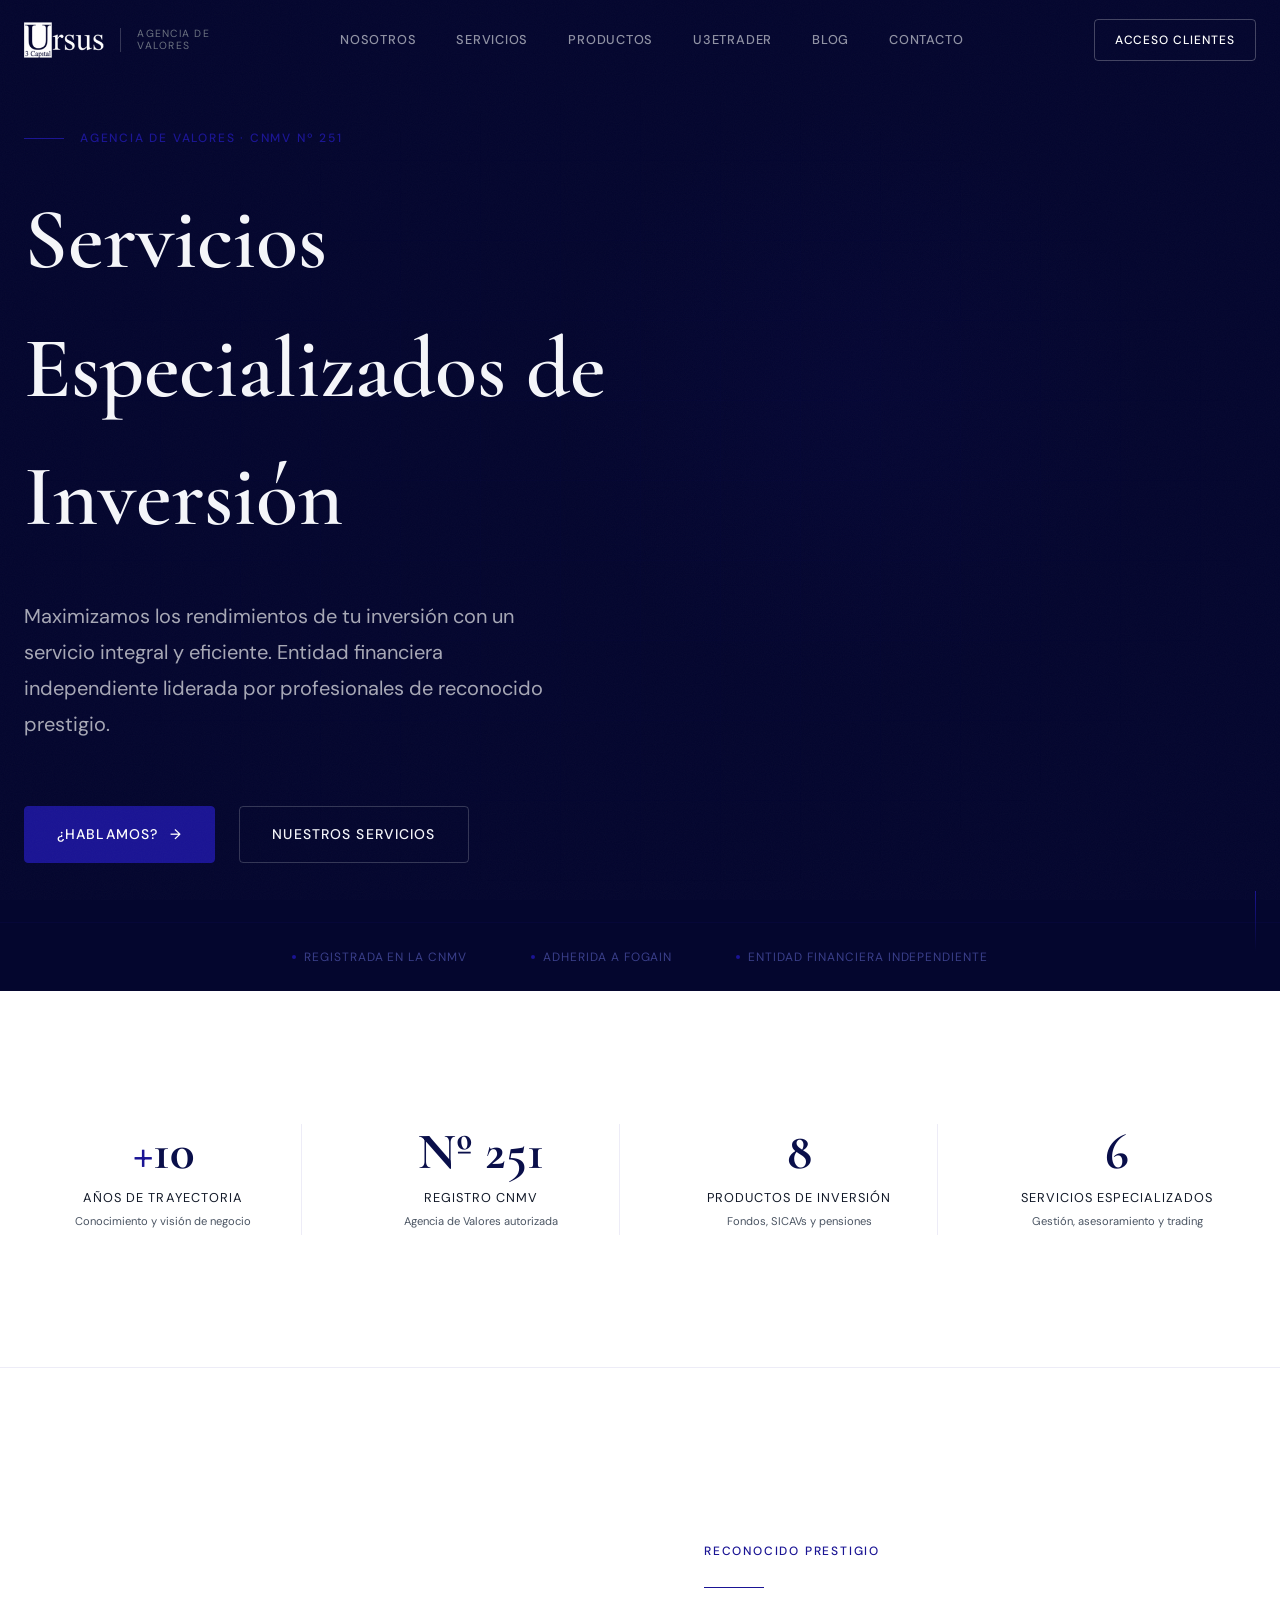
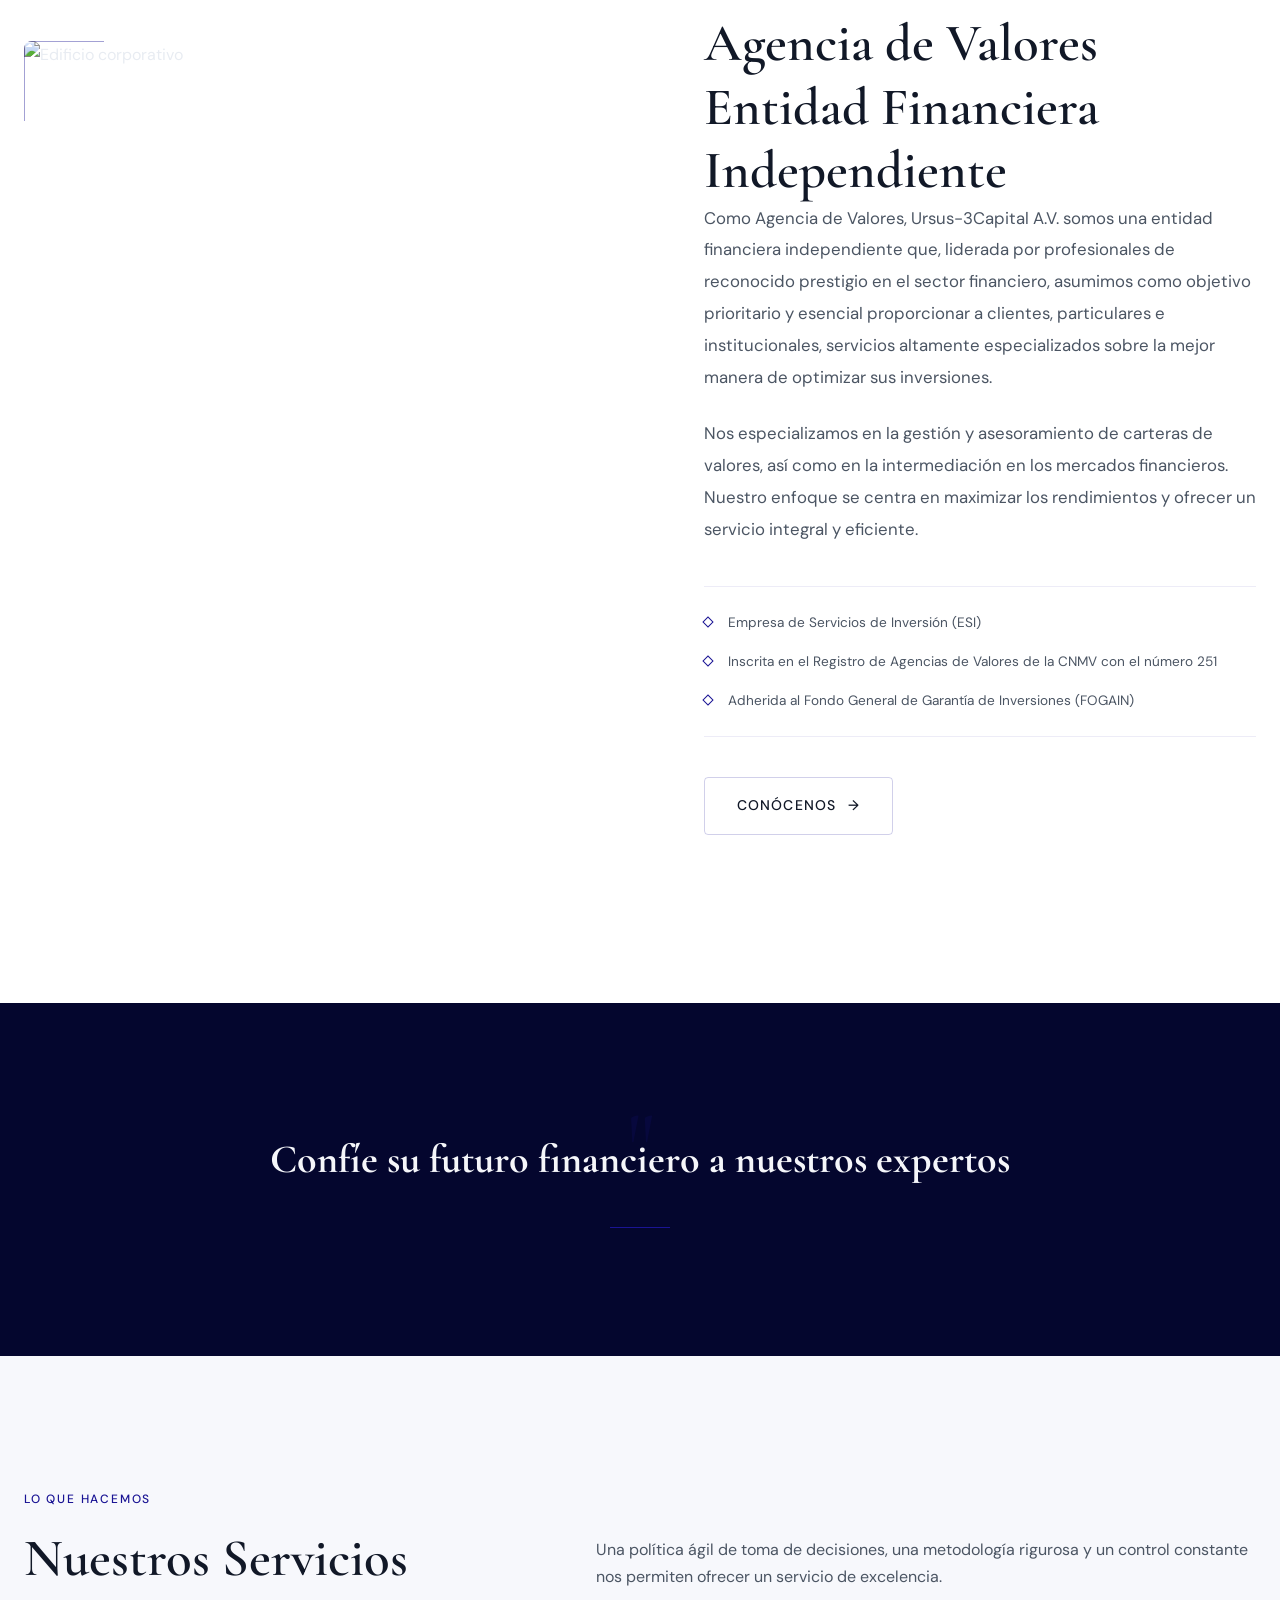
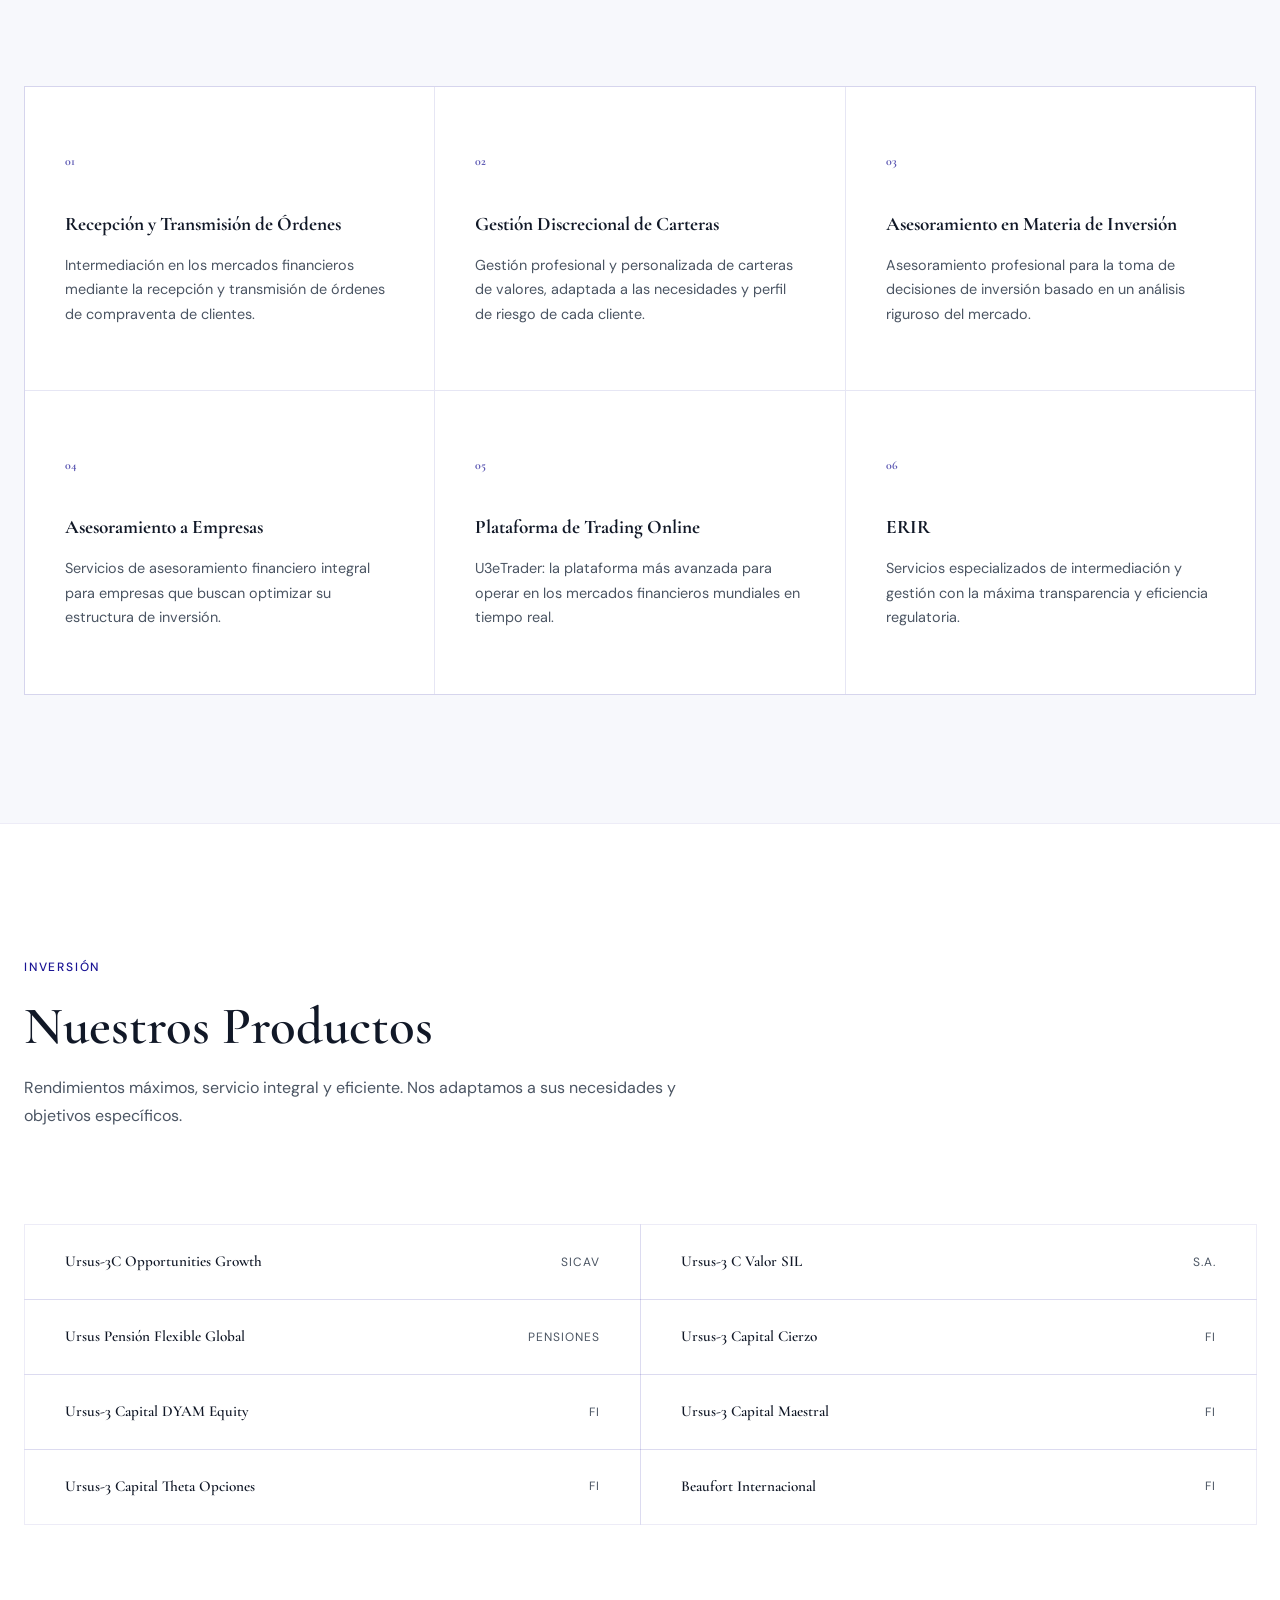
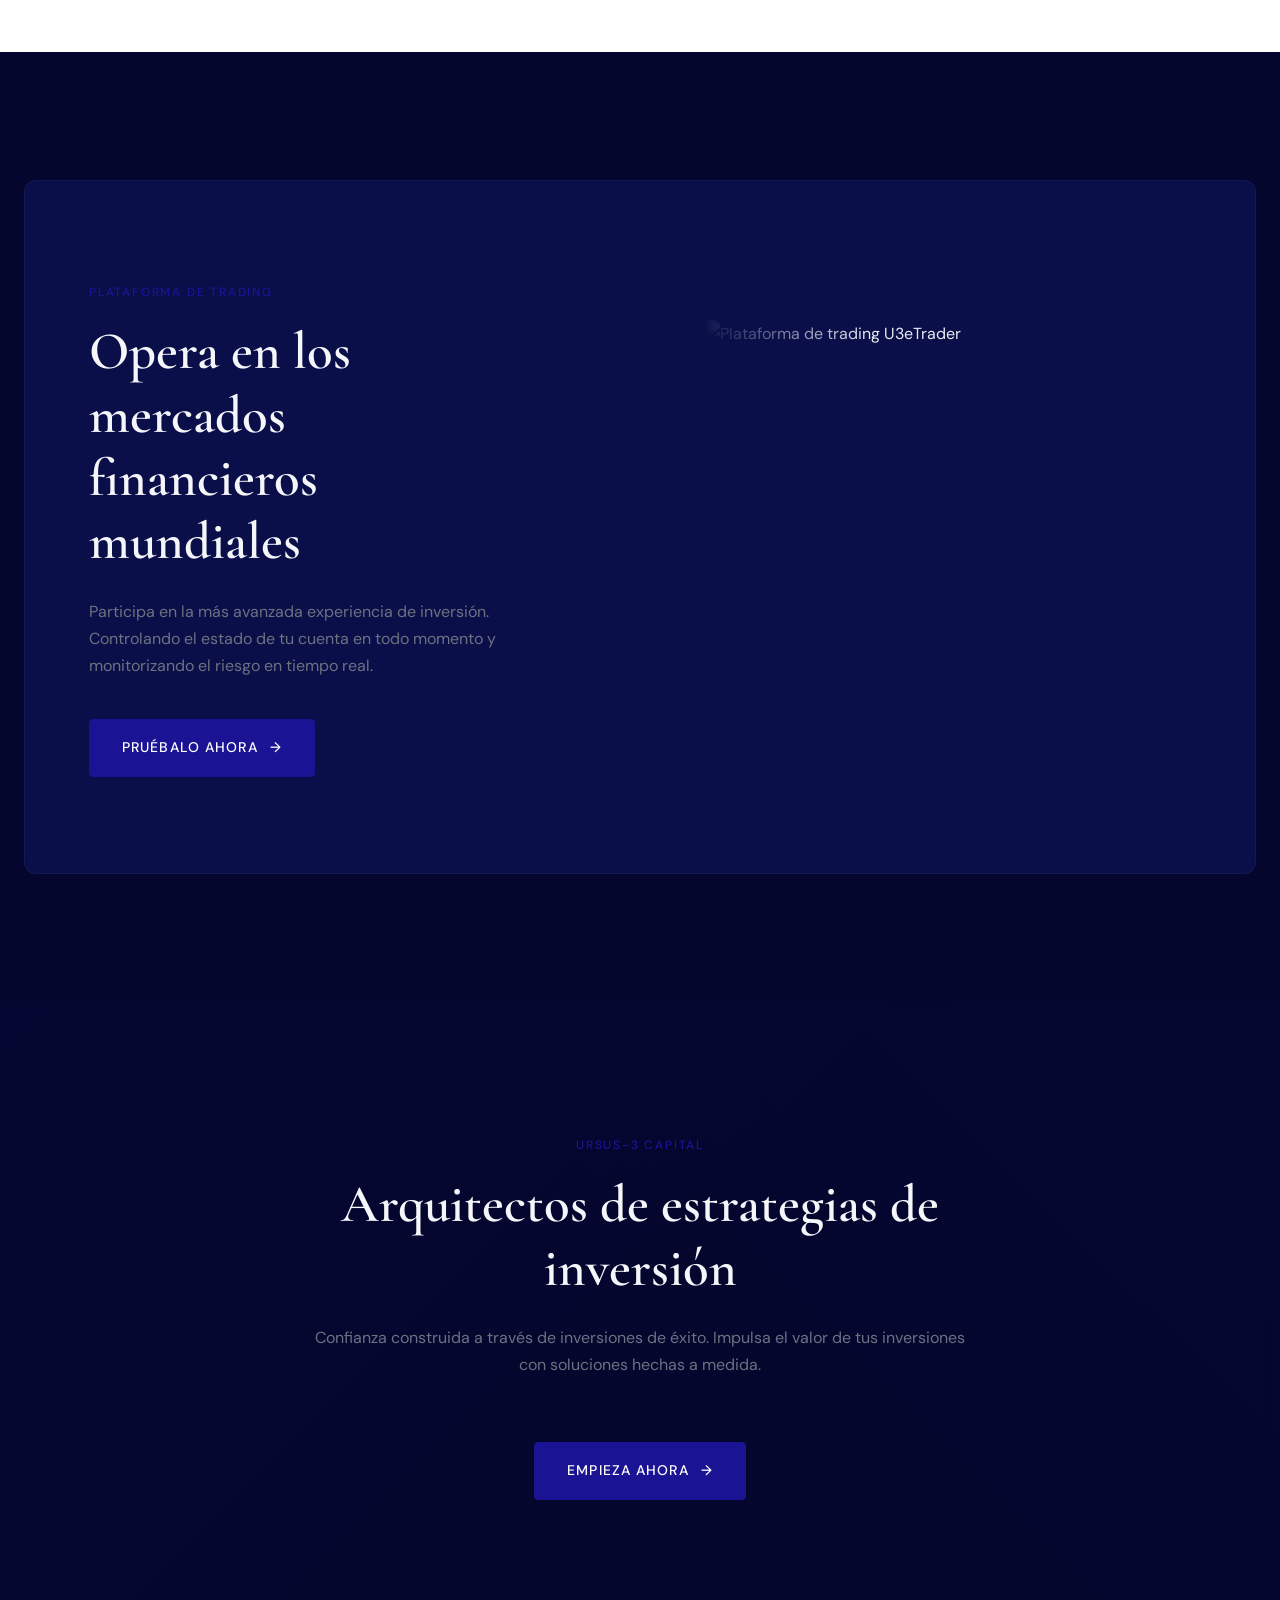
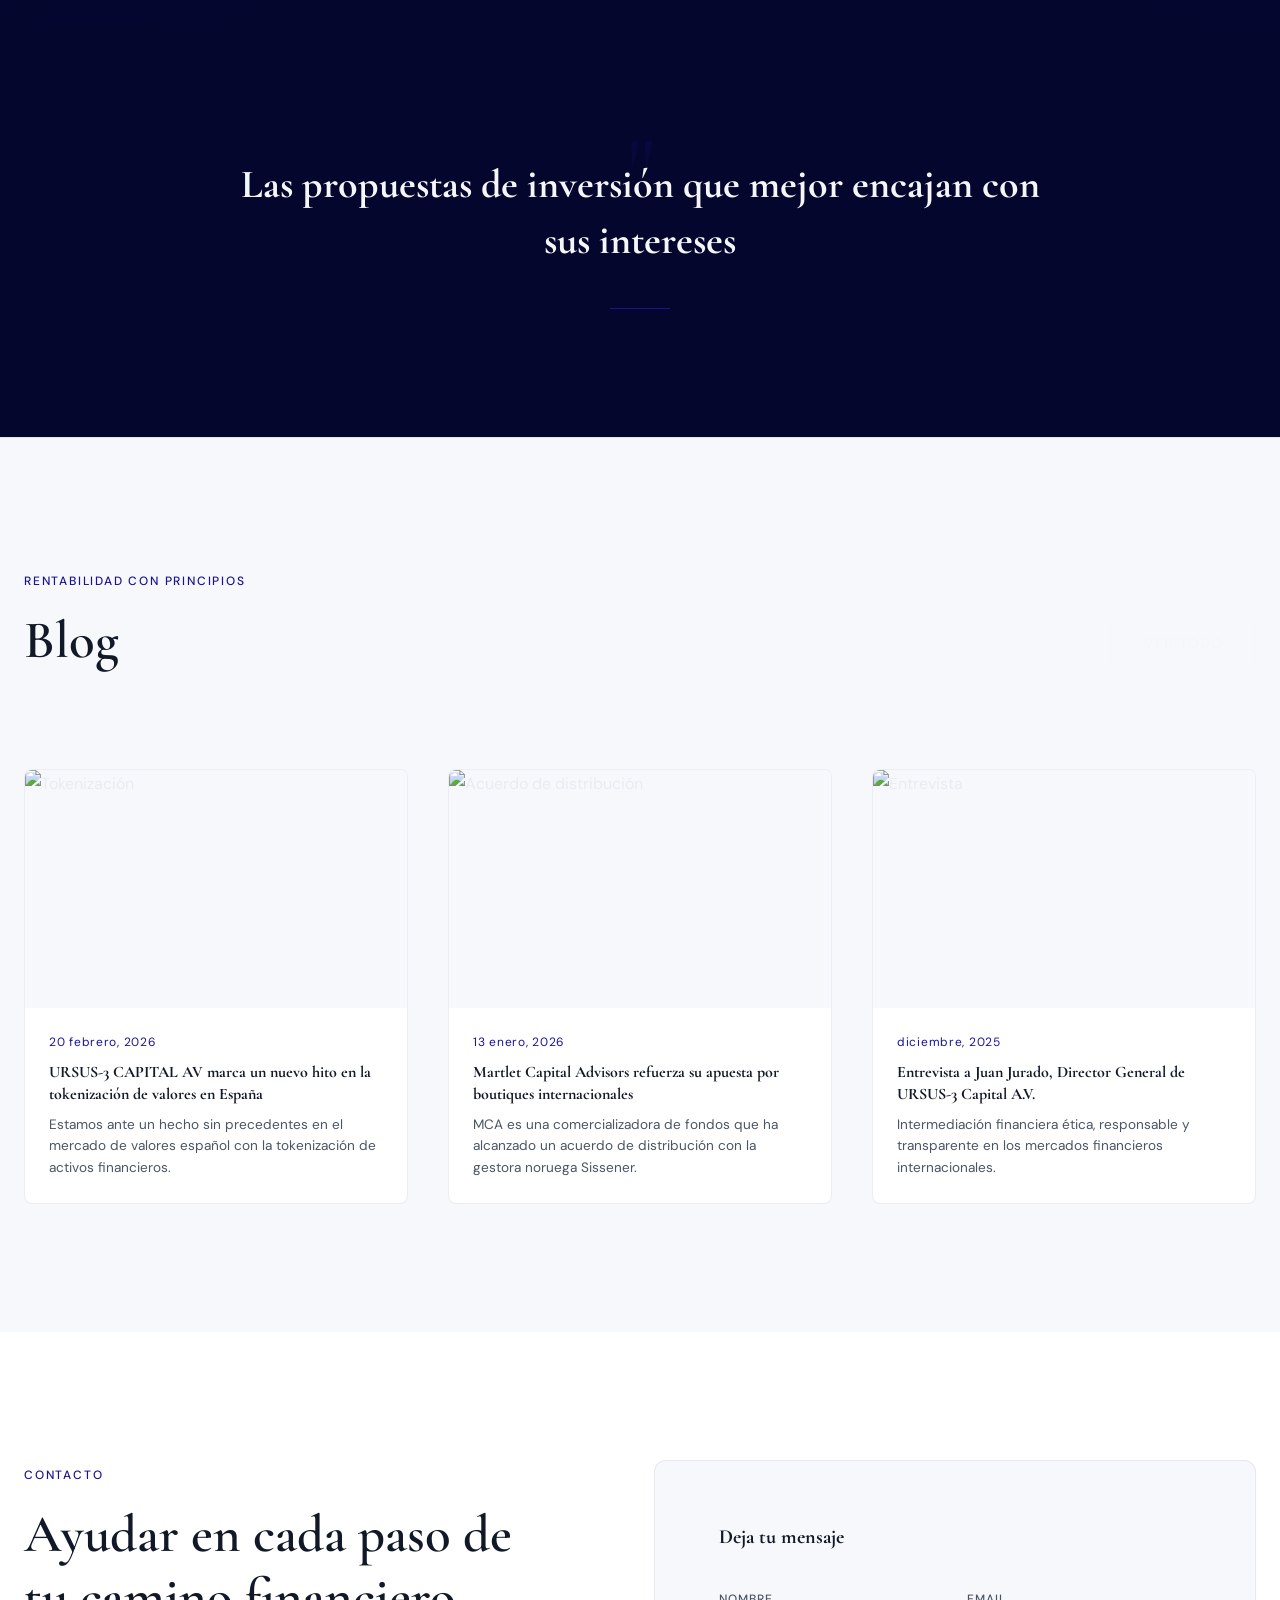
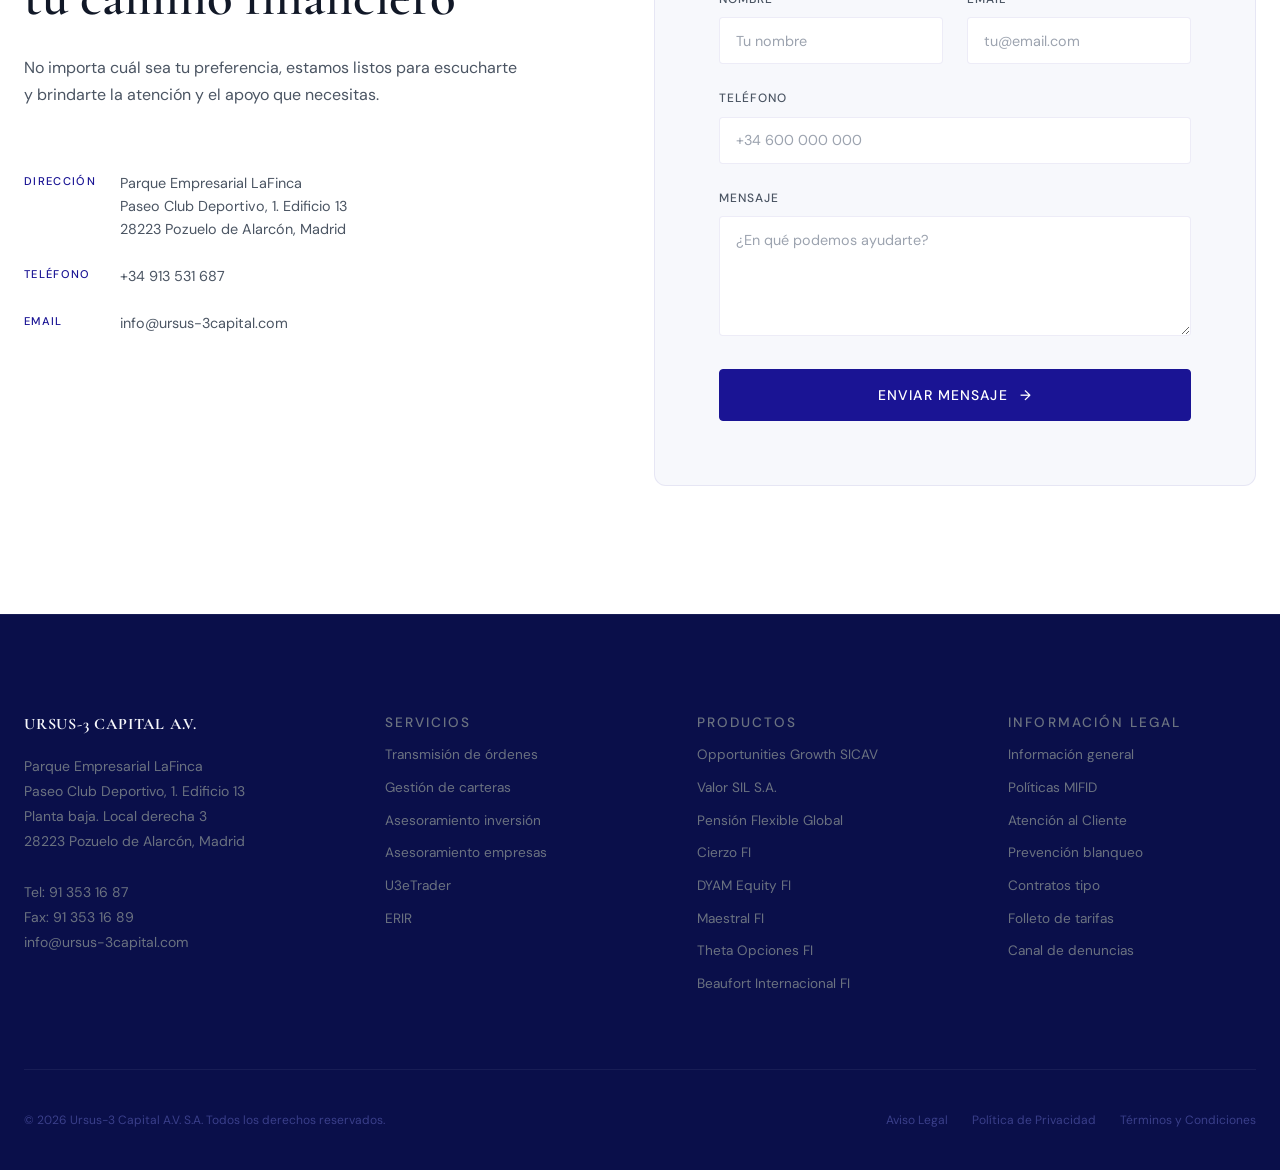
==== commit d1f098b3: "deploy: Cormorant Garamond headings Co-Authored-By: Claude Opus 4.6 <noreply@anthropic.com>" ====
--- a/index.html
+++ b/index.html
@@ -7,7 +7,7 @@
   <meta name="description" content="Agencia de Valores independiente registrada en la CNMV. Gestión de carteras, asesoramiento en inversión y plataforma de trading online.">
   <link rel="preconnect" href="https://fonts.googleapis.com">
   <link rel="preconnect" href="https://fonts.gstatic.com" crossorigin>
-  <link href="https://fonts.googleapis.com/css2?family=DM+Sans:wght@300;400;500;600&family=Syne:wght@400;600;700;800&display=swap" rel="stylesheet">
+  <link href="https://fonts.googleapis.com/css2?family=Cormorant+Garamond:wght@400;500;600;700&family=DM+Sans:wght@300;400;500;600&display=swap" rel="stylesheet">
   <link rel="stylesheet" href="assets/css/global.css">
   <link rel="stylesheet" href="assets/css/homepage.css">
 </head>
--- a/assets/css/global.css
+++ b/assets/css/global.css
@@ -30,7 +30,7 @@
   --border-light: rgba(26, 20, 148, 0.08);
 
   /* Typography */
-  --font-display: 'Syne', sans-serif;
+  --font-display: 'Cormorant Garamond', serif;
   --font-body:    'DM Sans', sans-serif;
 
   /* Spacing */
@@ -76,15 +76,15 @@
 /* --- Typography --- */
 h1, h2, h3, h4, h5 {
   font-family: var(--font-display);
-  font-weight: 700;
-  line-height: 1.15;
+  font-weight: 600;
+  line-height: 1.2;
   color: var(--white);
 }
 
-h1 { font-size: clamp(2.5rem, 5vw + 1rem, 5rem); }
-h2 { font-size: clamp(1.8rem, 3vw + 0.5rem, 3rem); }
-h3 { font-size: clamp(1.2rem, 1.5vw + 0.5rem, 1.5rem); }
-h4 { font-size: 1.125rem; }
+h1 { font-size: clamp(2.8rem, 5.5vw + 1rem, 5.5rem); }
+h2 { font-size: clamp(2rem, 3.5vw + 0.5rem, 3.5rem); }
+h3 { font-size: clamp(1.3rem, 1.8vw + 0.5rem, 1.7rem); }
+h4 { font-size: 1.25rem; }
 
 p { color: var(--ice-dim); max-width: 60ch; }
 
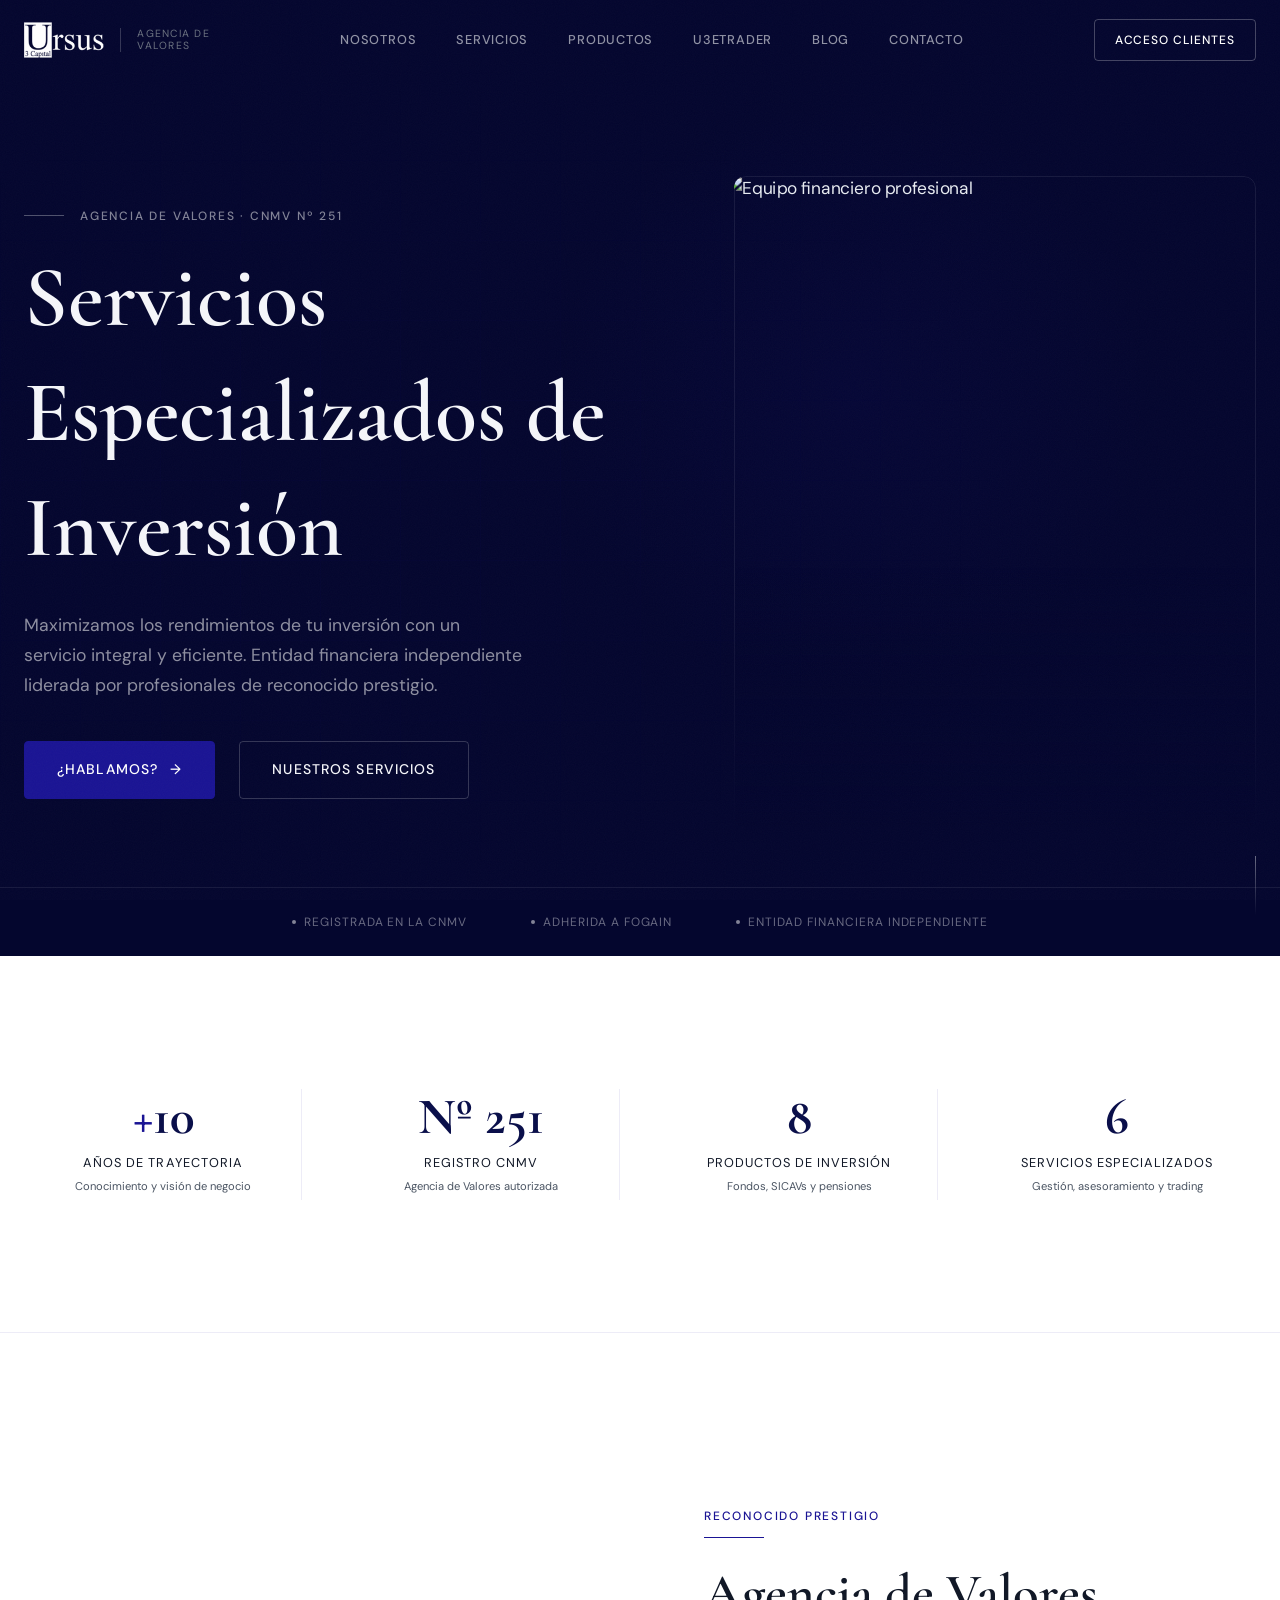
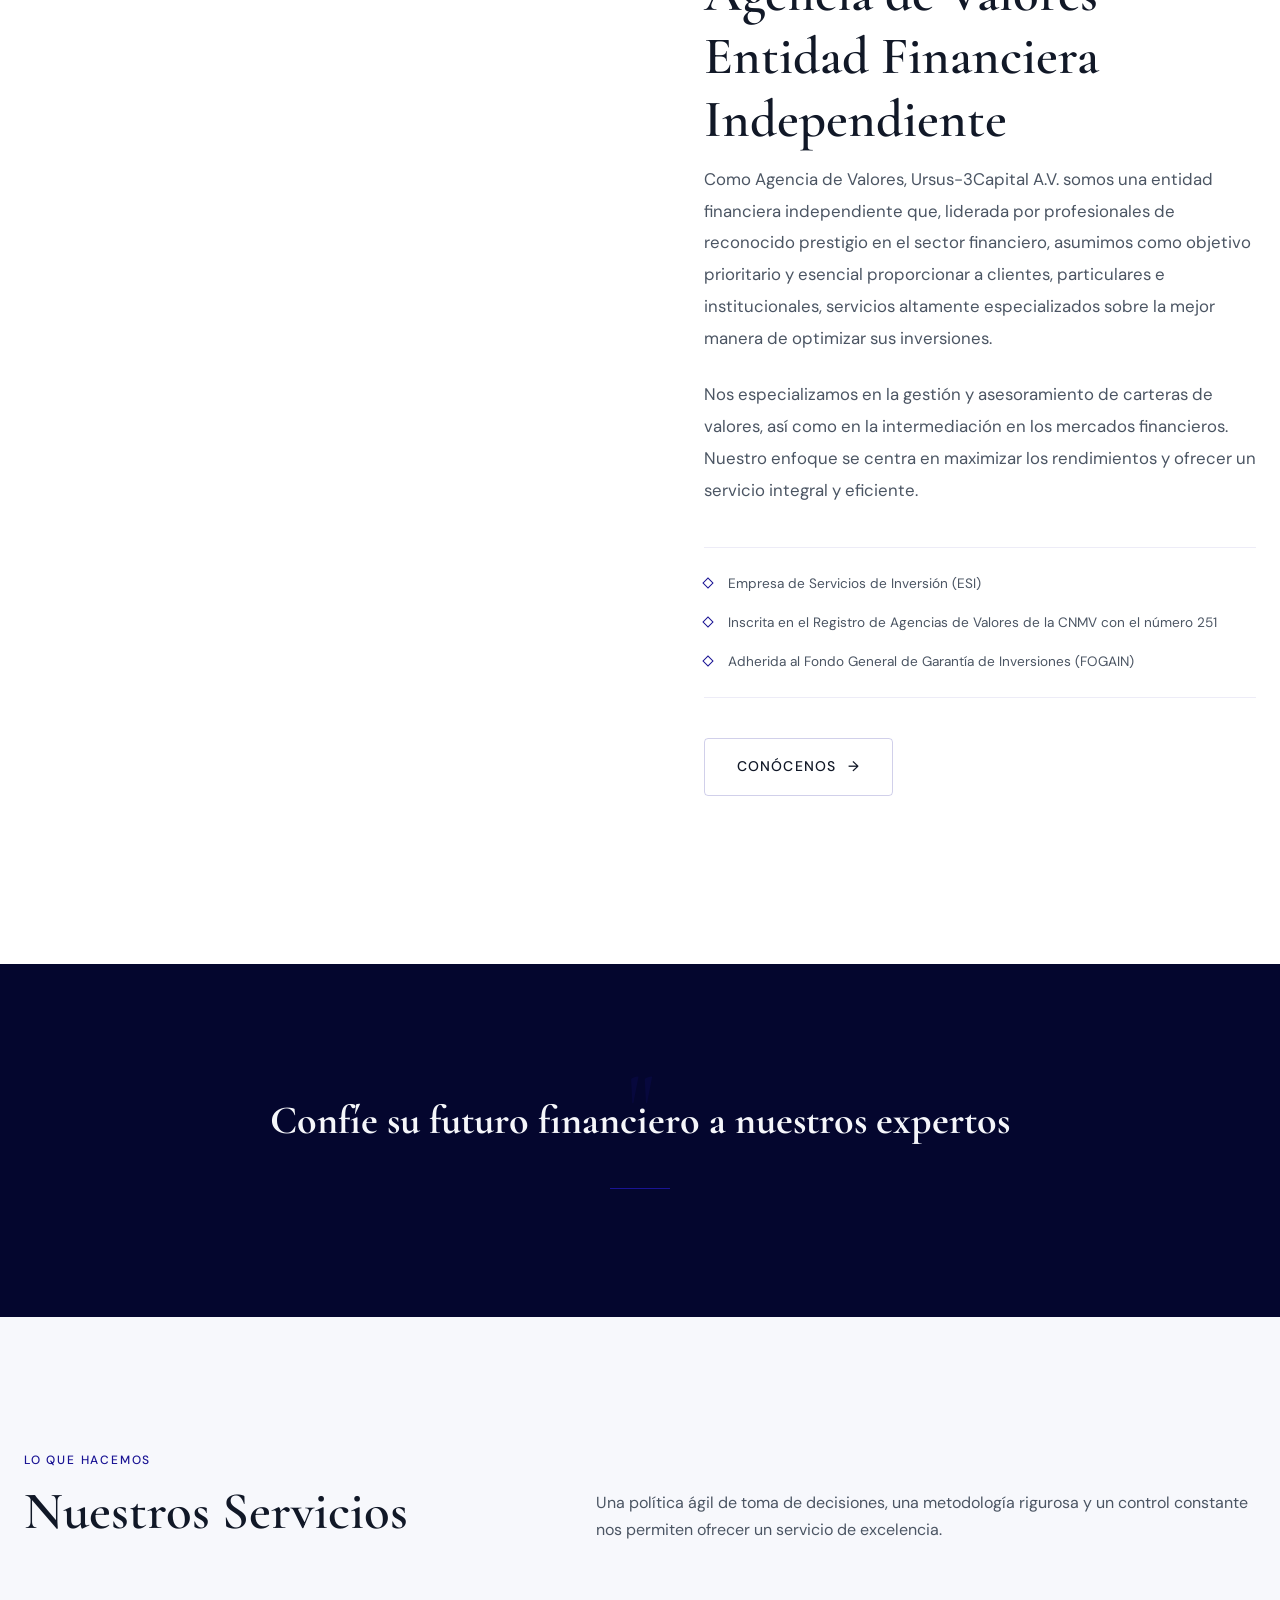
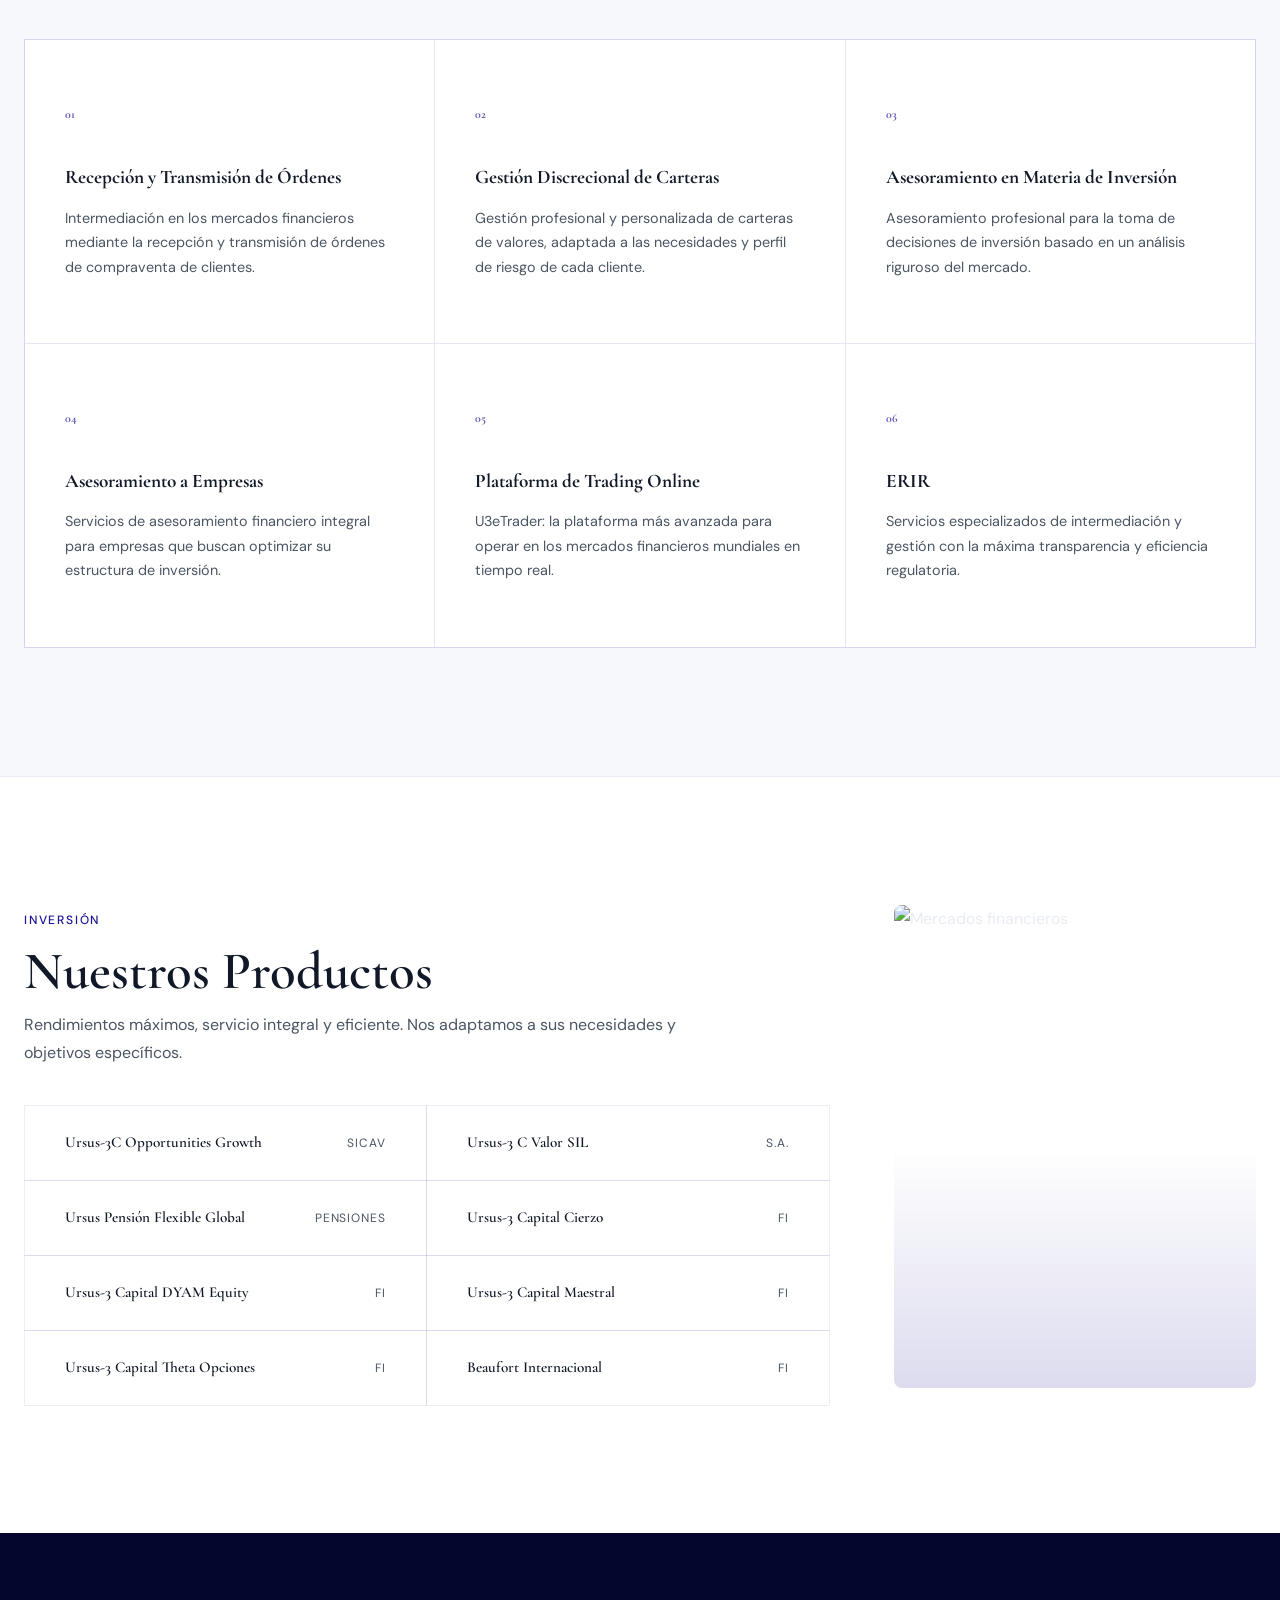
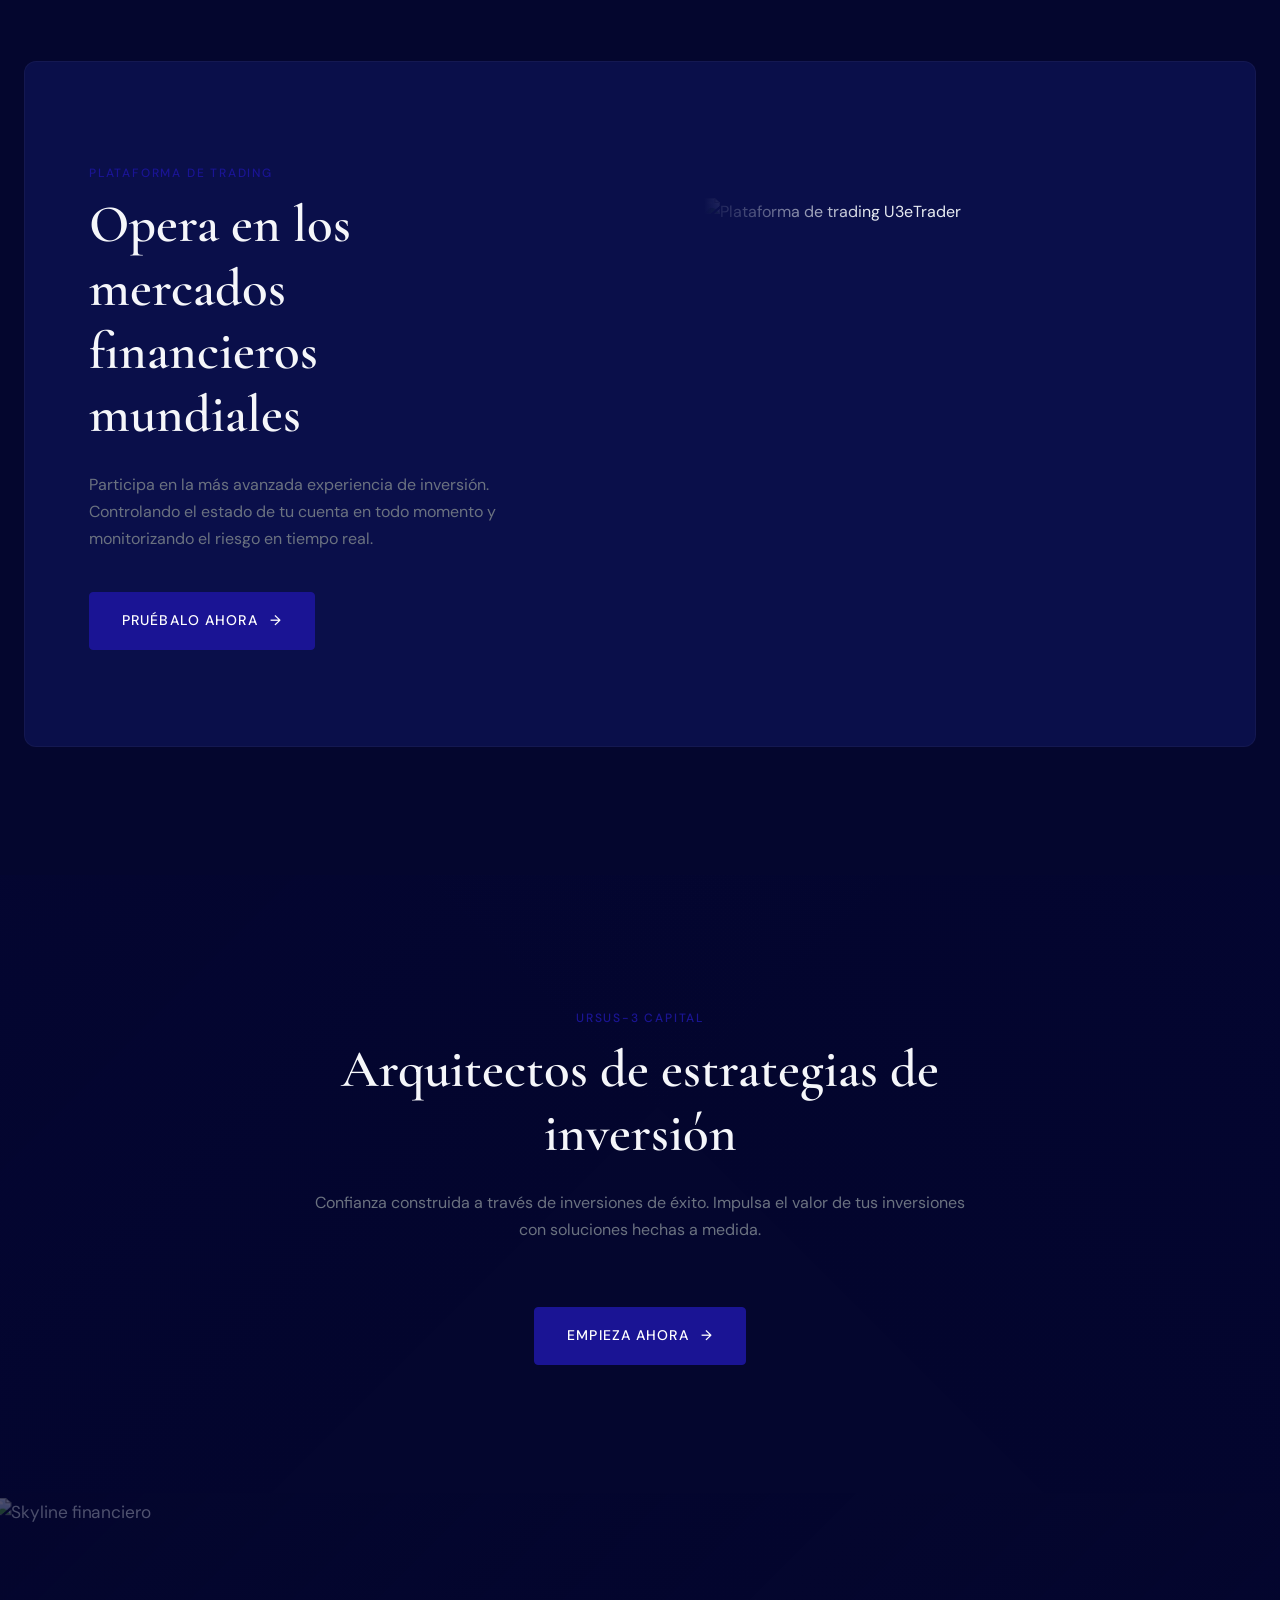
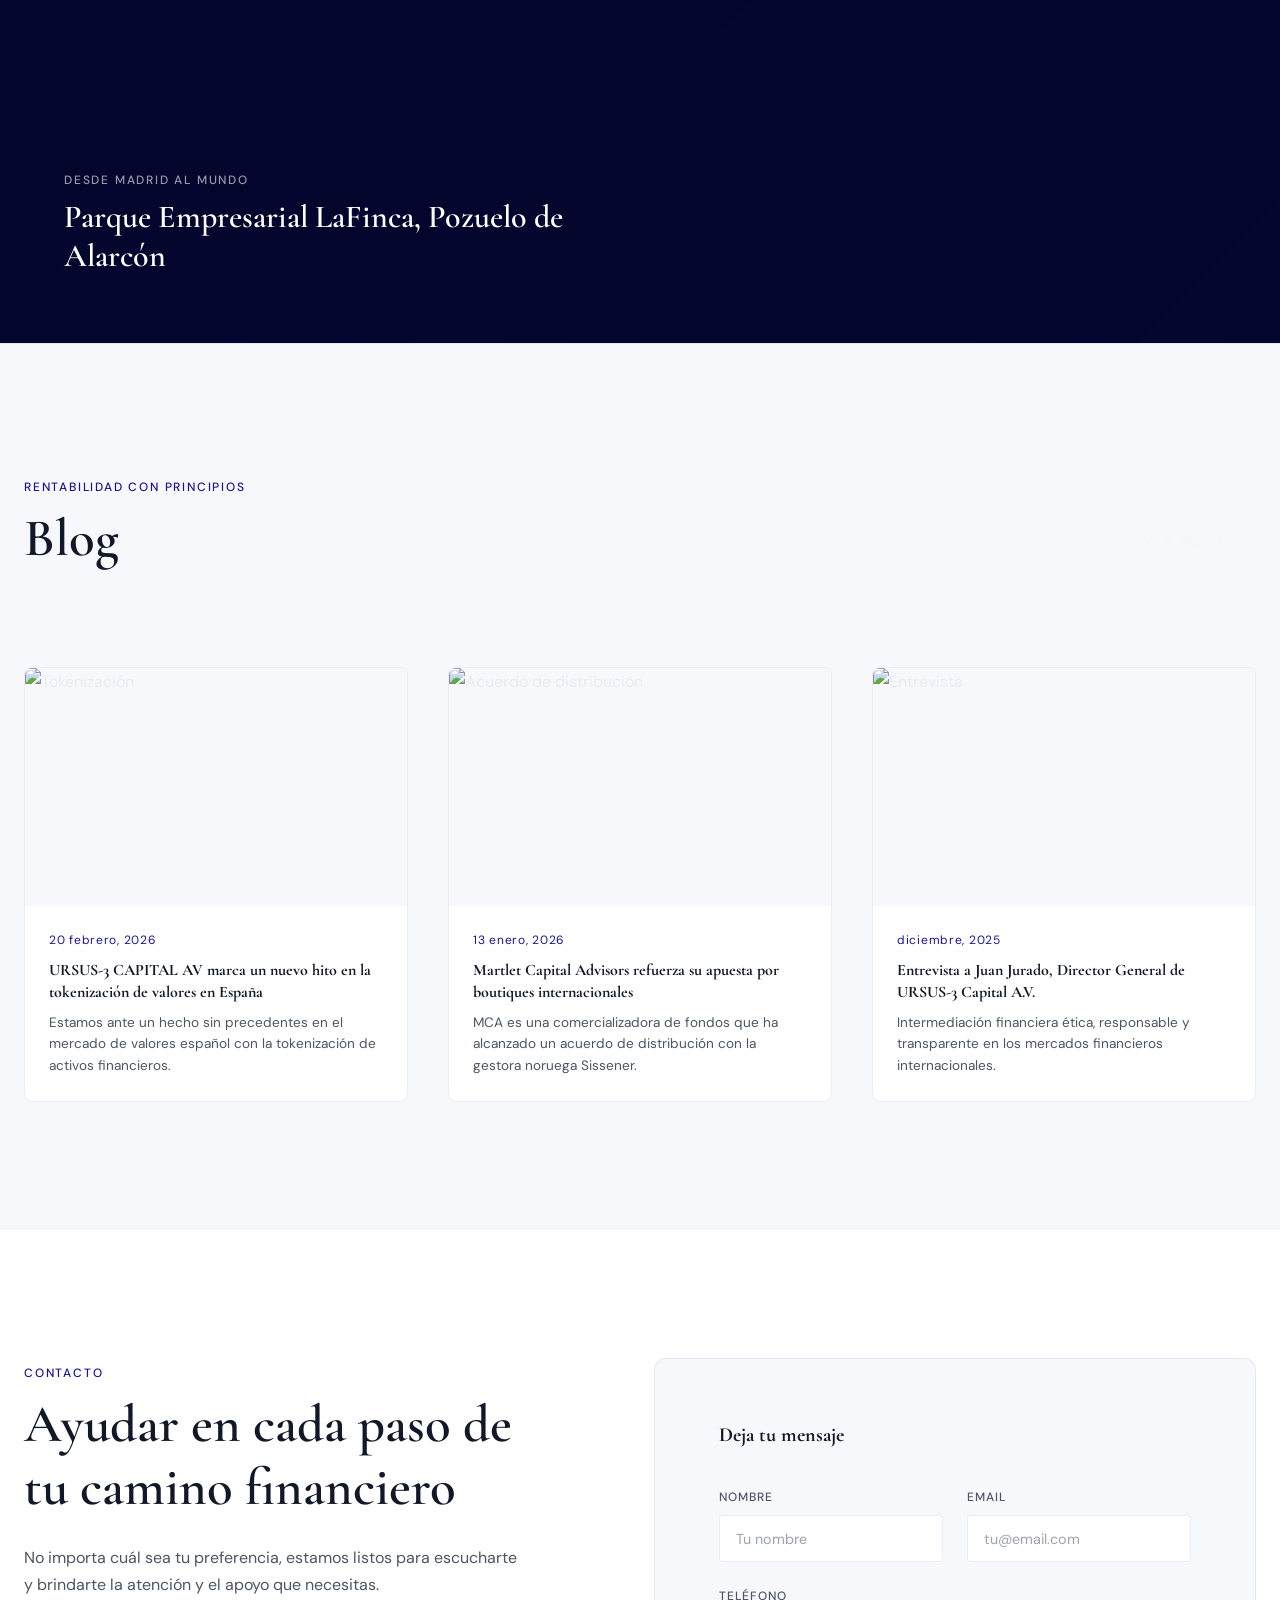
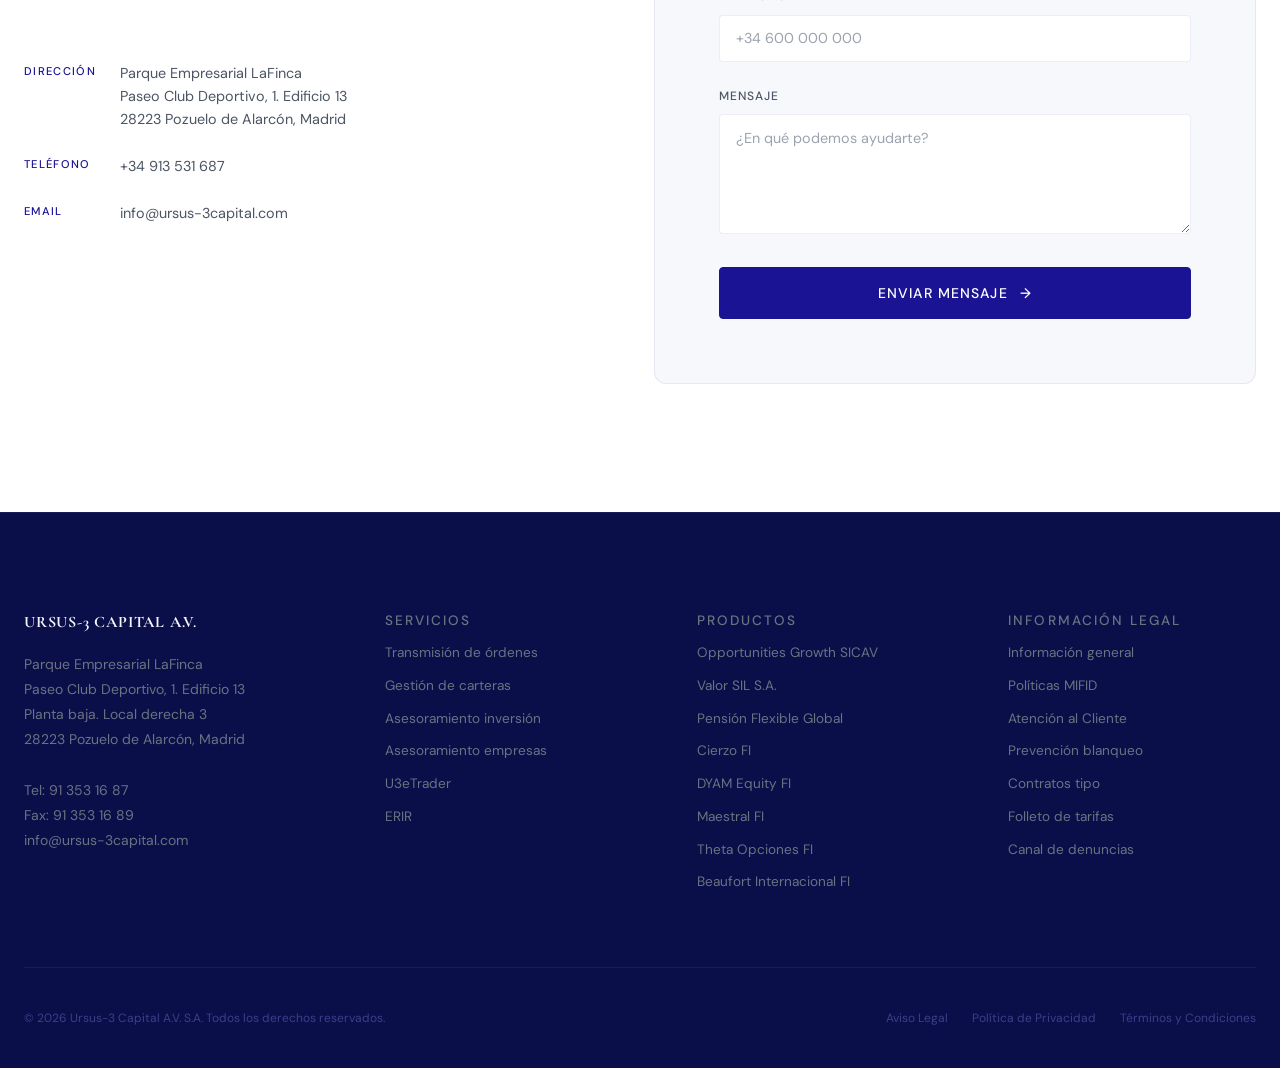
==== commit 095ac326: "deploy: hero split, animaciones avanzadas, responsive Co-Authored-By: Claude Opus 4.6 <noreply@anthr" ====
--- a/index.html
+++ b/index.html
@@ -57,23 +57,30 @@
     <div class="hero__bg"></div>
 
     <div class="container">
-      <div class="hero__content">
-        <div class="hero__label">
-          <span class="label">Agencia de Valores · CNMV Nº 251</span>
-        </div>
-
-        <h1 class="hero__title">Servicios Especializados de Inversión</h1>
-
-        <p class="hero__subtitle">Maximizamos los rendimientos de tu inversión con un servicio integral y eficiente. Entidad financiera independiente liderada por profesionales de reconocido prestigio.</p>
-
-        <div class="hero__actions">
-          <a href="#contacto" class="btn btn--primary">
-            ¿Hablamos?
-            <span class="btn__arrow">→</span>
-          </a>
-          <a href="#servicios" class="btn btn--outline">
-            Nuestros servicios
-          </a>
+      <div class="hero__split">
+        <div class="hero__content">
+          <div class="hero__label">
+            <span class="label">Agencia de Valores · CNMV Nº 251</span>
+          </div>
+
+          <h1 class="hero__title">Servicios Especializados de Inversión</h1>
+
+          <p class="hero__subtitle">Maximizamos los rendimientos de tu inversión con un servicio integral y eficiente. Entidad financiera independiente liderada por profesionales de reconocido prestigio.</p>
+
+          <div class="hero__actions">
+            <a href="#contacto" class="btn btn--primary">
+              ¿Hablamos?
+              <span class="btn__arrow">→</span>
+            </a>
+            <a href="#servicios" class="btn btn--outline">
+              Nuestros servicios
+            </a>
+          </div>
+        </div>
+
+        <div class="hero__image">
+          <img src="https://images.unsplash.com/photo-1560520653-9e0e4c89eb11?w=800&q=80" alt="Equipo financiero profesional" loading="lazy">
+          <div class="hero__image-accent"></div>
         </div>
       </div>
     </div>
@@ -227,13 +234,15 @@
   <!-- ==================== PRODUCTS ==================== -->
   <section class="products section" id="productos">
     <div class="container">
-      <div class="products__header reveal">
-        <span class="label">Inversión</span>
-        <h2>Nuestros Productos</h2>
-        <p>Rendimientos máximos, servicio integral y eficiente. Nos adaptamos a sus necesidades y objetivos específicos.</p>
-      </div>
-
-      <div class="products__list reveal-stagger">
+      <div class="products__inner">
+        <div class="products__main">
+          <div class="products__header reveal">
+            <span class="label">Inversión</span>
+            <h2>Nuestros Productos</h2>
+            <p>Rendimientos máximos, servicio integral y eficiente. Nos adaptamos a sus necesidades y objetivos específicos.</p>
+          </div>
+
+          <div class="products__list reveal-stagger">
         <div class="product-item">
           <span class="product-item__name">Ursus-3C Opportunities Growth</span>
           <span class="product-item__type">SICAV</span>
@@ -265,6 +274,11 @@
         <div class="product-item">
           <span class="product-item__name">Beaufort Internacional</span>
           <span class="product-item__type">FI</span>
+        </div>
+          </div>
+        </div>
+        <div class="products__image reveal">
+          <img src="https://images.unsplash.com/photo-1611974789855-9c2a0a7236a3?w=600&q=80" alt="Mercados financieros" loading="lazy">
         </div>
       </div>
     </div>
@@ -305,13 +319,14 @@
     </div>
   </section>
 
-  <!-- ==================== QUOTE 2 ==================== -->
-  <section class="quote section">
-    <div class="container">
-      <div class="quote__inner reveal">
-        <div class="quote__mark">"</div>
-        <p class="quote__text">Las propuestas de inversión que mejor encajan con sus intereses</p>
-        <div class="quote__line"></div>
+  <!-- ==================== IMAGE BANNER ==================== -->
+  <section class="image-banner reveal">
+    <div class="image-banner__inner">
+      <img src="https://images.unsplash.com/photo-1462899006636-339e08d1844e?w=1400&q=80" alt="Skyline financiero" loading="lazy">
+      <div class="image-banner__overlay"></div>
+      <div class="image-banner__content">
+        <span class="label">Desde Madrid al mundo</span>
+        <h2>Parque Empresarial LaFinca, Pozuelo de Alarcón</h2>
       </div>
     </div>
   </section>
--- a/assets/css/homepage.css
+++ b/assets/css/homepage.css
@@ -7,8 +7,8 @@
   position: relative;
   min-height: 100vh;
   display: flex;
-  align-items: flex-end;
-  padding: var(--sp-3xl) 0;
+  align-items: center;
+  padding: calc(var(--nav-h) + var(--sp-2xl)) 0 var(--sp-3xl);
   overflow: hidden;
 }
 
@@ -24,10 +24,10 @@
   position: absolute;
   inset: 0;
   background:
-    linear-gradient(90deg, rgba(26,20,148,0.03) 1px, transparent 1px),
-    linear-gradient(rgba(26,20,148,0.03) 1px, transparent 1px);
+    linear-gradient(90deg, rgba(26,20,148,0.04) 1px, transparent 1px),
+    linear-gradient(rgba(26,20,148,0.04) 1px, transparent 1px);
   background-size: 80px 80px;
-  mask-image: radial-gradient(ellipse 70% 60% at 50% 50%, black 20%, transparent 70%);
+  mask-image: radial-gradient(ellipse 70% 60% at 30% 50%, black 20%, transparent 70%);
 }
 
 /* Radial glow */
@@ -38,39 +38,51 @@
   right: 10%;
   width: 600px;
   height: 600px;
-  background: radial-gradient(circle, rgba(26,20,148,0.06) 0%, transparent 70%);
+  background: radial-gradient(circle, rgba(26,20,148,0.08) 0%, transparent 70%);
   border-radius: 50%;
 }
 
+/* Hero split layout */
+.hero__split {
+  position: relative;
+  z-index: 1;
+  display: grid;
+  grid-template-columns: 1fr 0.85fr;
+  gap: var(--sp-2xl);
+  align-items: center;
+}
+
 .hero__content {
   position: relative;
-  z-index: 1;
-  max-width: 800px;
 }
 
 .hero__label {
   display: flex;
   align-items: center;
   gap: var(--sp-sm);
-  margin-bottom: var(--sp-lg);
+  margin-bottom: var(--sp-md);
 }
 .hero__label::before {
   content: '';
   width: 40px;
   height: 1px;
-  background: var(--gold);
+  background: rgba(255, 255, 255, 0.3);
+}
+.hero__label .label {
+  color: rgba(255, 255, 255, 0.5);
 }
 
 .hero__title {
-  margin-bottom: var(--sp-md);
+  margin-bottom: var(--sp-sm);
+  line-height: 1.1;
 }
 
 .hero__subtitle {
-  font-size: clamp(1rem, 1.2vw + 0.5rem, 1.25rem);
-  color: rgba(255, 255, 255, 0.65);
-  max-width: 550px;
-  margin-bottom: var(--sp-xl);
-  line-height: 1.8;
+  font-size: clamp(0.95rem, 1vw + 0.4rem, 1.1rem);
+  color: rgba(255, 255, 255, 0.55);
+  max-width: 500px;
+  margin-bottom: var(--sp-lg);
+  line-height: 1.7;
 }
 
 .hero__actions {
@@ -78,6 +90,41 @@
   align-items: center;
   gap: var(--sp-md);
   flex-wrap: wrap;
+}
+
+/* Hero image */
+.hero__image {
+  position: relative;
+  border-radius: var(--r-lg);
+  overflow: hidden;
+  aspect-ratio: 4/5;
+  opacity: 0;
+  transform: translateX(40px);
+  animation: heroImageIn 1.2s 0.5s var(--ease-out) forwards;
+}
+@keyframes heroImageIn {
+  to { opacity: 1; transform: translateX(0); }
+}
+.hero__image img {
+  width: 100%;
+  height: 100%;
+  object-fit: cover;
+}
+.hero__image-accent {
+  position: absolute;
+  inset: 0;
+  border: 1px solid rgba(255, 255, 255, 0.08);
+  border-radius: var(--r-lg);
+  pointer-events: none;
+}
+.hero__image::after {
+  content: '';
+  position: absolute;
+  bottom: 0;
+  left: 0;
+  right: 0;
+  height: 40%;
+  background: linear-gradient(to top, var(--midnight) 0%, transparent 100%);
 }
 
 .hero__scroll {
@@ -93,7 +140,7 @@
 .hero__scroll-line {
   width: 1px;
   height: 60px;
-  background: linear-gradient(to bottom, var(--gold), transparent);
+  background: linear-gradient(to bottom, rgba(255,255,255,0.4), transparent);
   animation: scrollPulse 2s ease-in-out infinite;
 }
 @keyframes scrollPulse {
@@ -108,7 +155,7 @@
   left: 0;
   right: 0;
   z-index: 1;
-  border-top: 1px solid rgba(26, 20, 148, 0.1);
+  border-top: 1px solid rgba(255, 255, 255, 0.08);
   padding: var(--sp-md) 0;
 }
 .hero__credentials-inner {
@@ -118,7 +165,7 @@
   font-size: 0.75rem;
   letter-spacing: 0.08em;
   text-transform: uppercase;
-  color: var(--slate);
+  color: rgba(255, 255, 255, 0.4);
 }
 .hero__credentials-inner span {
   display: flex;
@@ -129,7 +176,7 @@
   width: 4px;
   height: 4px;
   border-radius: 50%;
-  background: var(--gold);
+  background: rgba(255, 255, 255, 0.5);
 }
 
 /* ---- STATS (light) ---- */
@@ -400,16 +447,43 @@
   border-top: 1px solid var(--border-light);
 }
 
+.products__inner {
+  display: grid;
+  grid-template-columns: 1fr 0.45fr;
+  gap: var(--sp-xl);
+  align-items: start;
+}
+
 .products__header {
-  margin-bottom: var(--sp-2xl);
-}
-.products__header h2 { margin-top: var(--sp-sm); color: var(--text-dark); }
-.products__header p { margin-top: var(--sp-sm); color: var(--text-mid); }
+  margin-bottom: var(--sp-lg);
+}
+.products__header h2 { margin-top: 0.5rem; color: var(--text-dark); }
+.products__header p { margin-top: 0.5rem; color: var(--text-mid); }
 
 .products__list {
   display: grid;
   grid-template-columns: repeat(2, 1fr);
   gap: 0;
+}
+
+.products__image {
+  position: relative;
+  border-radius: var(--r-md);
+  overflow: hidden;
+  aspect-ratio: 3/4;
+  position: sticky;
+  top: calc(var(--nav-h) + var(--sp-md));
+}
+.products__image img {
+  width: 100%;
+  height: 100%;
+  object-fit: cover;
+}
+.products__image::after {
+  content: '';
+  position: absolute;
+  inset: 0;
+  background: linear-gradient(to top, rgba(26,20,148,0.15) 0%, transparent 50%);
 }
 
 .product-item {
@@ -590,6 +664,10 @@
   -webkit-line-clamp: 3;
   -webkit-box-orient: vertical;
   overflow: hidden;
+}
+.blog-card--visible {
+  opacity: 1 !important;
+  transform: translateY(0) !important;
 }
 
 /* ---- CONTACT (light) ---- */
@@ -691,8 +769,58 @@
   gap: var(--sp-md);
 }
 
+/* ---- IMAGE BANNER ---- */
+.image-banner {
+  position: relative;
+  overflow: hidden;
+}
+.image-banner__inner {
+  position: relative;
+  height: 50vh;
+  min-height: 350px;
+  max-height: 500px;
+}
+.image-banner__inner img {
+  width: 100%;
+  height: 100%;
+  object-fit: cover;
+}
+.image-banner__overlay {
+  position: absolute;
+  inset: 0;
+  background: linear-gradient(135deg, rgba(4,6,46,0.7) 0%, rgba(4,6,46,0.3) 100%);
+}
+.image-banner__content {
+  position: absolute;
+  bottom: var(--sp-xl);
+  left: var(--sp-xl);
+  z-index: 1;
+}
+.image-banner__content .label {
+  color: rgba(255, 255, 255, 0.6);
+  margin-bottom: 0.5rem;
+  display: block;
+}
+.image-banner__content h2 {
+  color: var(--pure-white);
+  font-size: clamp(1.5rem, 2.5vw, 2.5rem);
+  max-width: 500px;
+}
+
+/* ---- SPACING FIXES ---- */
+.label + h2,
+.label + .divider { margin-top: 0.5rem; }
+.divider + h2 { margin-top: 0.75rem; }
+h2 + p { margin-top: 0.75rem; }
+h3 + p { margin-top: 0.5rem; }
+
 /* ---- RESPONSIVE ---- */
 @media (max-width: 1024px) {
+  .hero__split {
+    grid-template-columns: 1fr 0.7fr;
+    gap: var(--sp-xl);
+  }
+
   .services__grid {
     grid-template-columns: repeat(2, 1fr);
   }
@@ -709,12 +837,33 @@
   .platform__visual { display: none; }
   .platform__content { padding: var(--sp-xl); }
 
+  .products__inner {
+    grid-template-columns: 1fr 0.4fr;
+  }
+
   .blog__grid { grid-template-columns: repeat(2, 1fr); }
 }
 
 @media (max-width: 768px) {
-  .hero { padding-bottom: calc(var(--sp-3xl) + 80px); }
-
+  .hero {
+    min-height: auto;
+    padding: calc(var(--nav-h) + var(--sp-xl)) 0 0;
+  }
+  .hero__split {
+    grid-template-columns: 1fr;
+    gap: var(--sp-lg);
+  }
+  .hero__image {
+    aspect-ratio: 16/9;
+    max-height: 320px;
+    animation-delay: 0.3s;
+  }
+  .hero__scroll { display: none; }
+
+  .hero__credentials {
+    position: relative;
+    margin-top: var(--sp-lg);
+  }
   .hero__credentials-inner {
     flex-direction: column;
     gap: var(--sp-xs);
@@ -730,7 +879,21 @@
   .services__header { flex-direction: column; align-items: flex-start; gap: var(--sp-md); }
   .services__grid { grid-template-columns: 1fr; }
 
+  .products__inner { grid-template-columns: 1fr; }
+  .products__image { display: none; }
   .products__list { grid-template-columns: 1fr; }
+
+  .image-banner__inner {
+    height: 40vh;
+    min-height: 250px;
+  }
+  .image-banner__content {
+    left: var(--sp-md);
+    bottom: var(--sp-md);
+  }
+  .image-banner__content h2 {
+    font-size: clamp(1.2rem, 4vw, 1.8rem);
+  }
 
   .blog__header { flex-direction: column; align-items: flex-start; gap: var(--sp-md); }
   .blog__grid { grid-template-columns: 1fr; }
@@ -742,6 +905,7 @@
 
 @media (max-width: 480px) {
   .hero__actions { flex-direction: column; align-items: flex-start; }
+  .hero__image { max-height: 240px; }
 
   .stats__grid { grid-template-columns: 1fr; }
   .stats__item::after { display: none; }
@@ -749,4 +913,9 @@
     border-bottom: 1px solid var(--border-light);
     padding: var(--sp-md) 0;
   }
-}
+
+  .image-banner__inner {
+    height: 35vh;
+    min-height: 200px;
+  }
+}
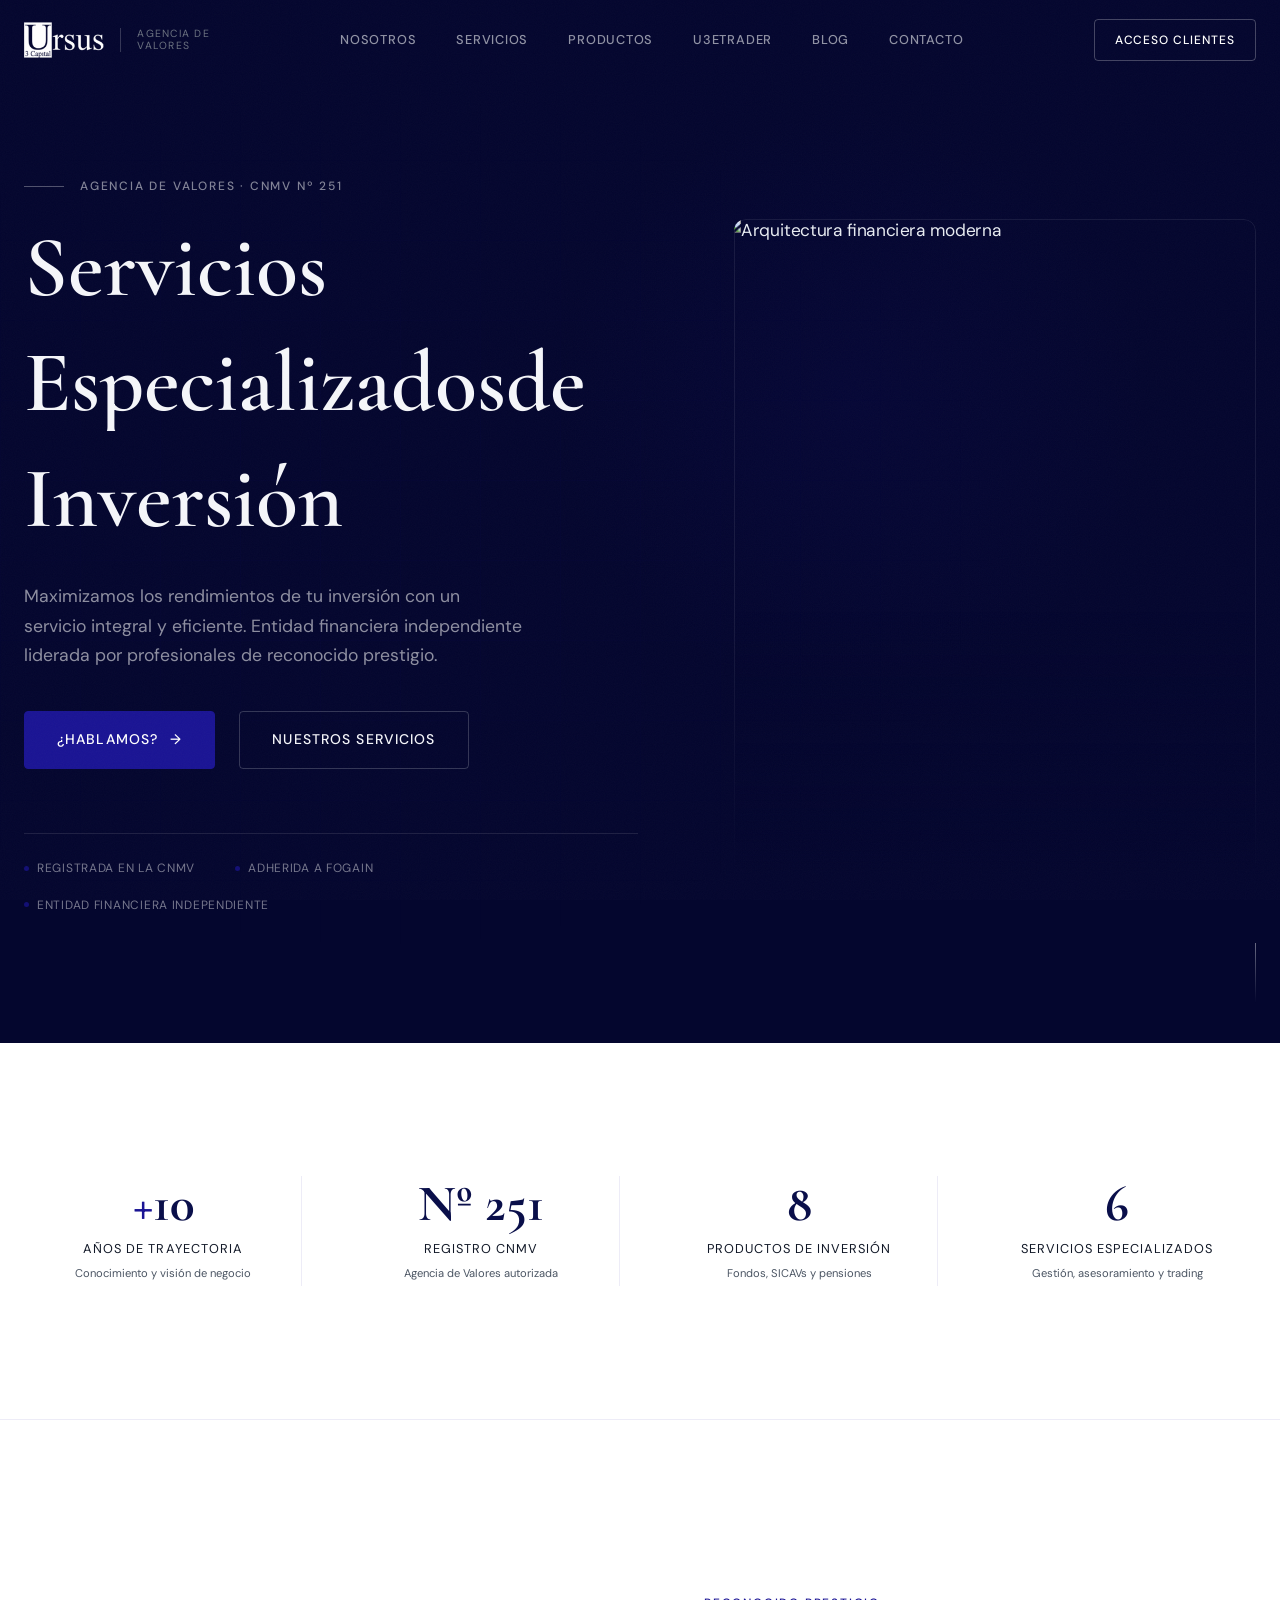
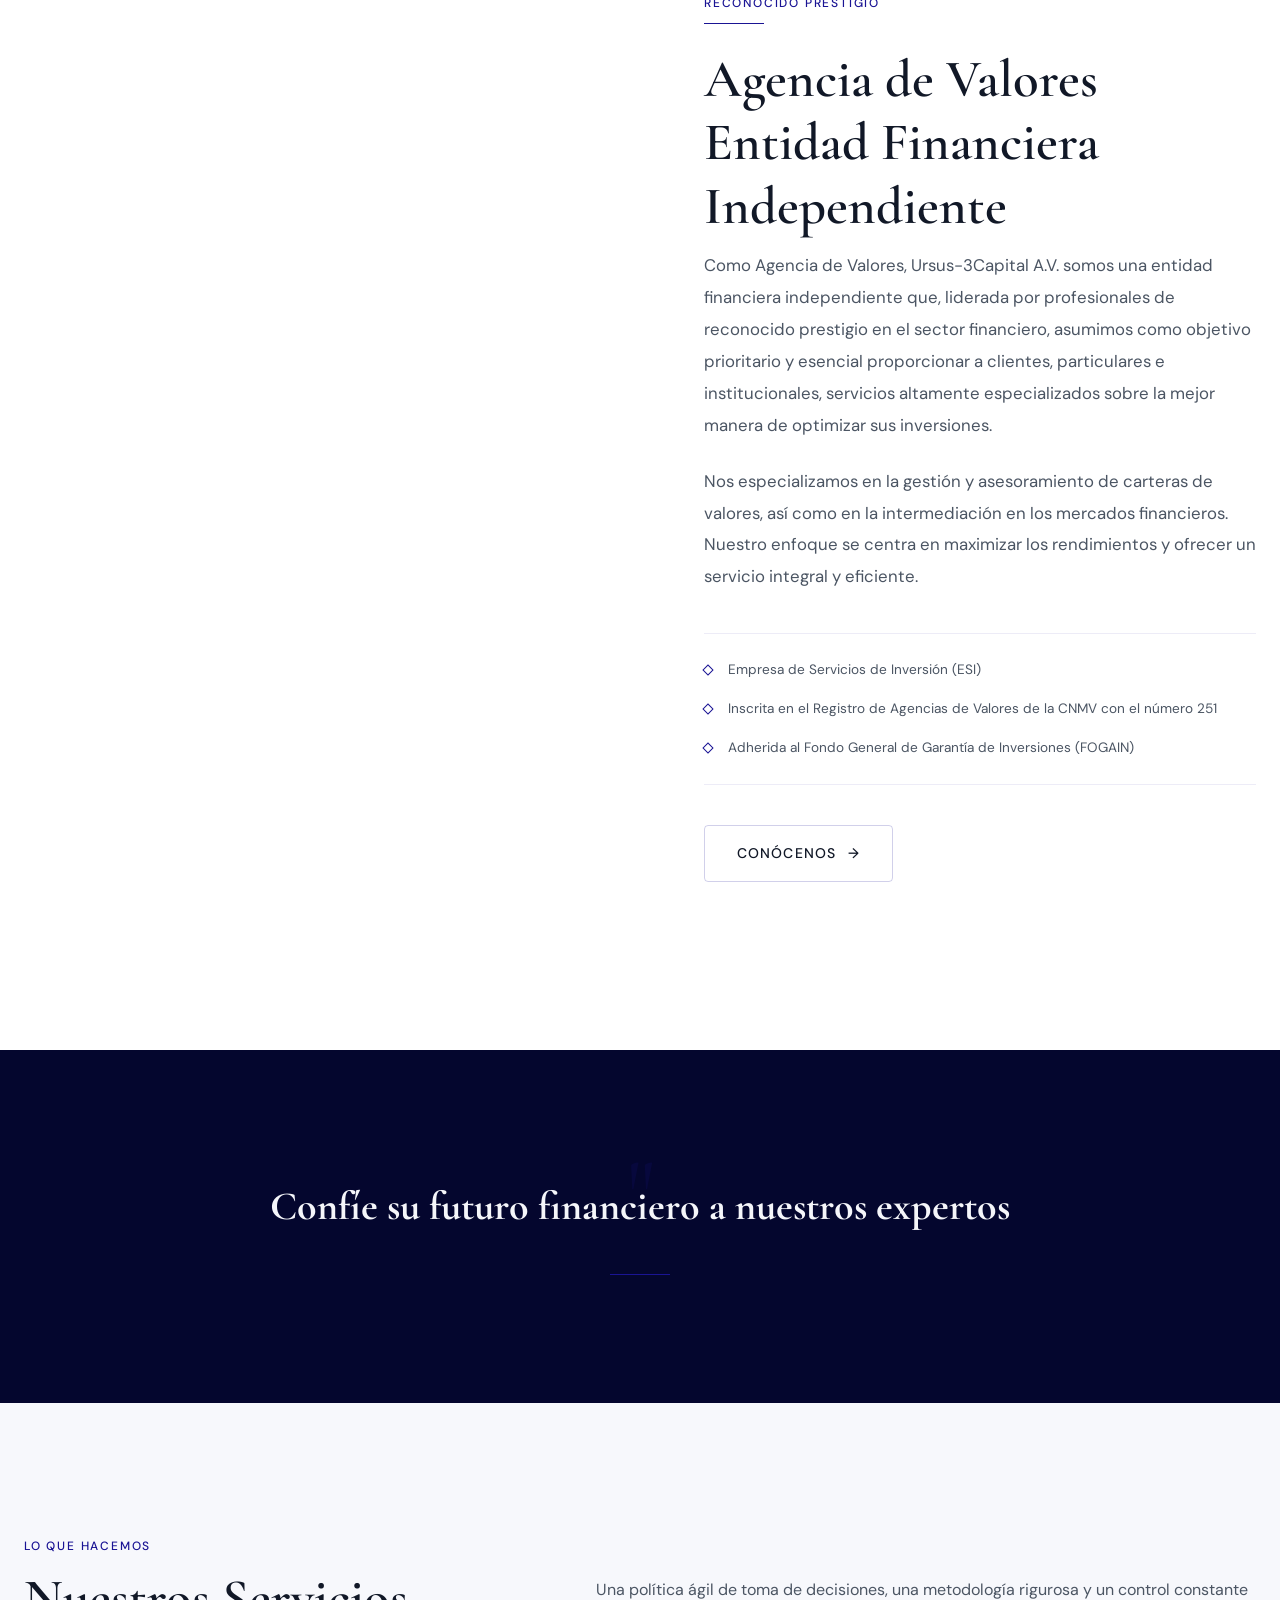
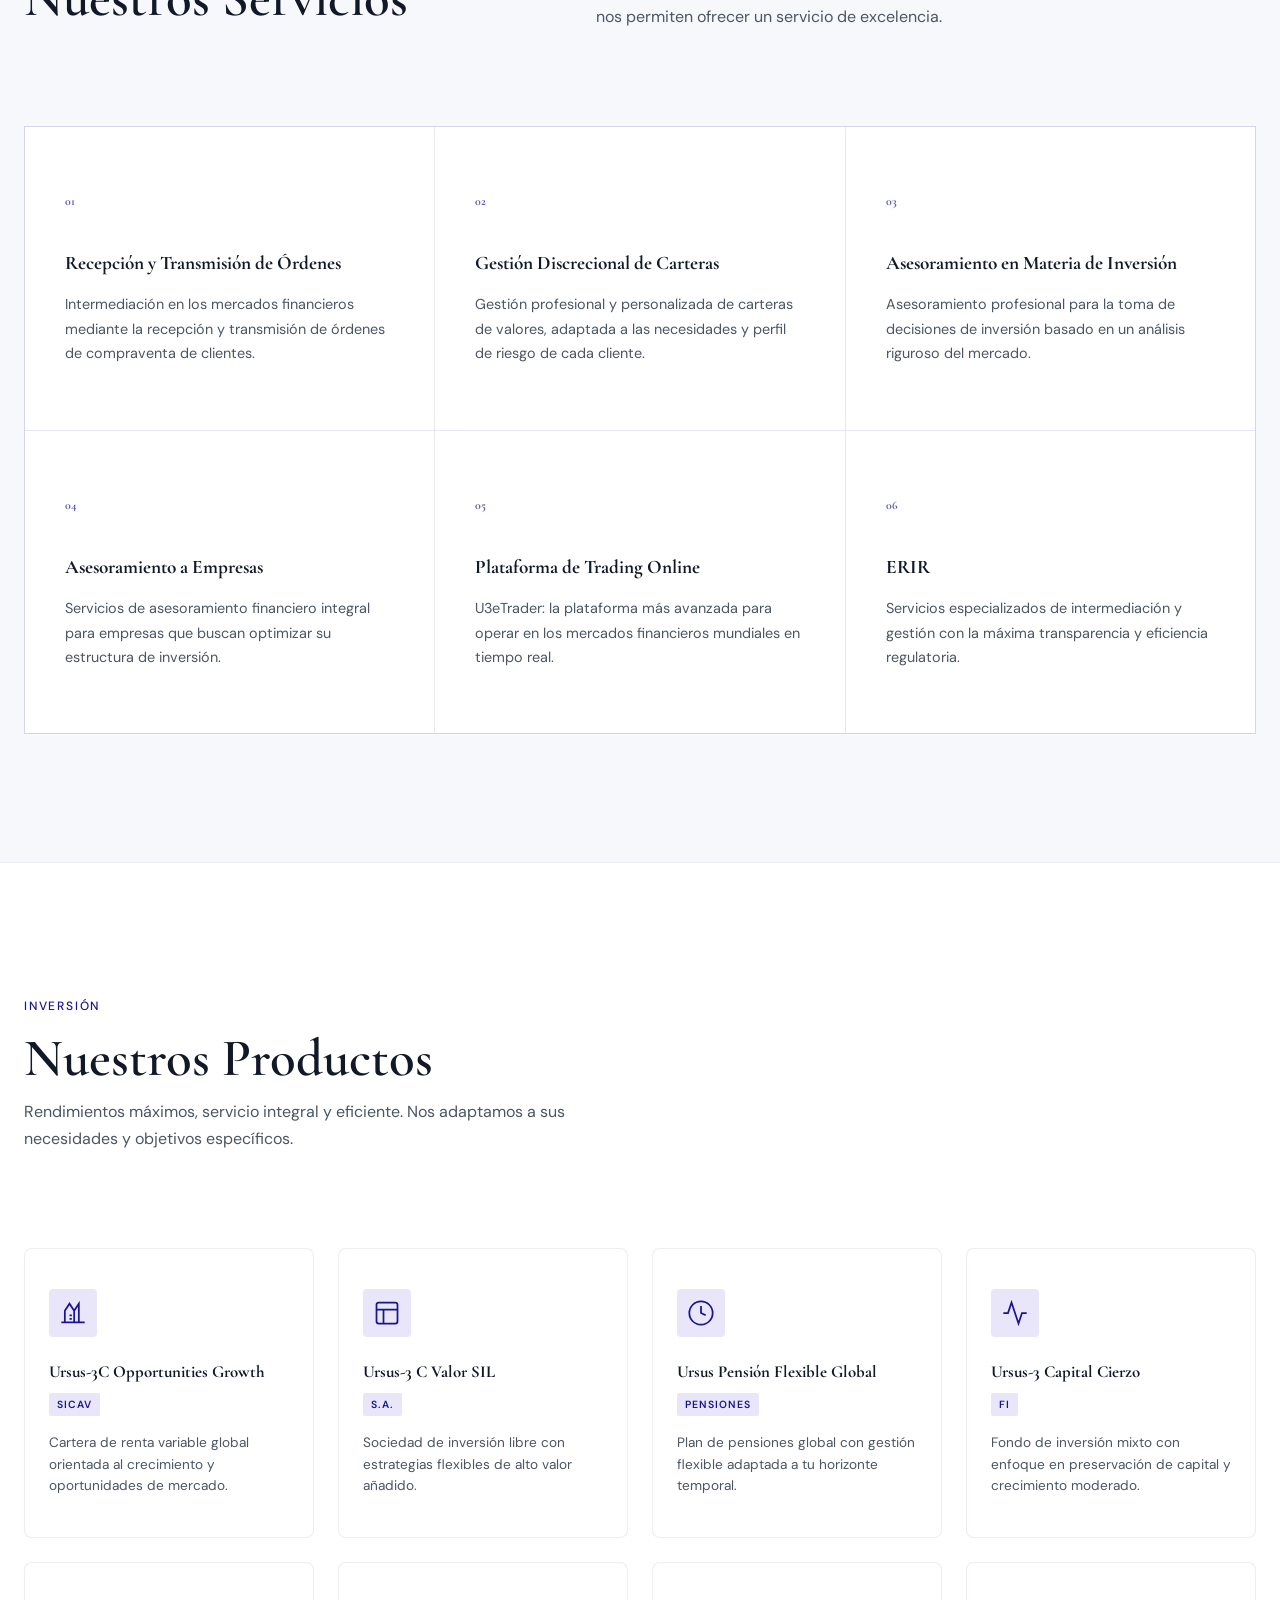
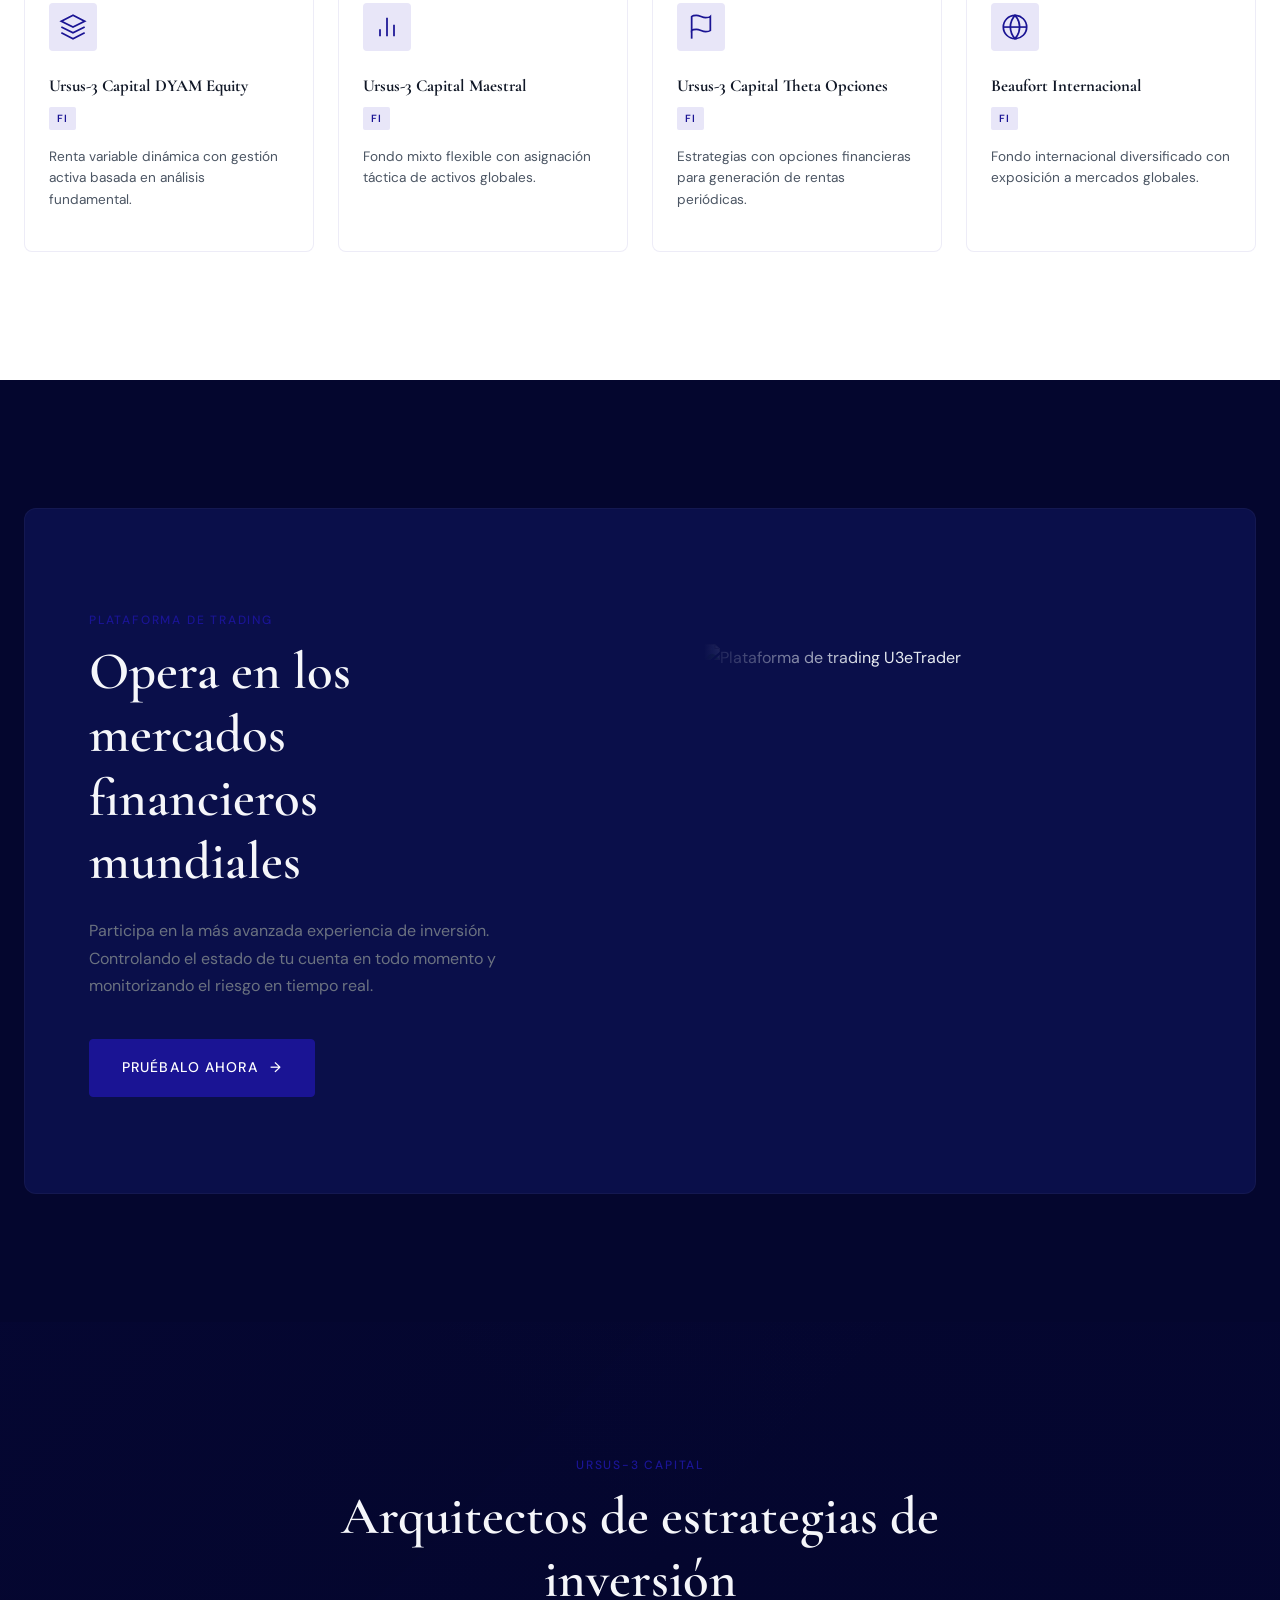
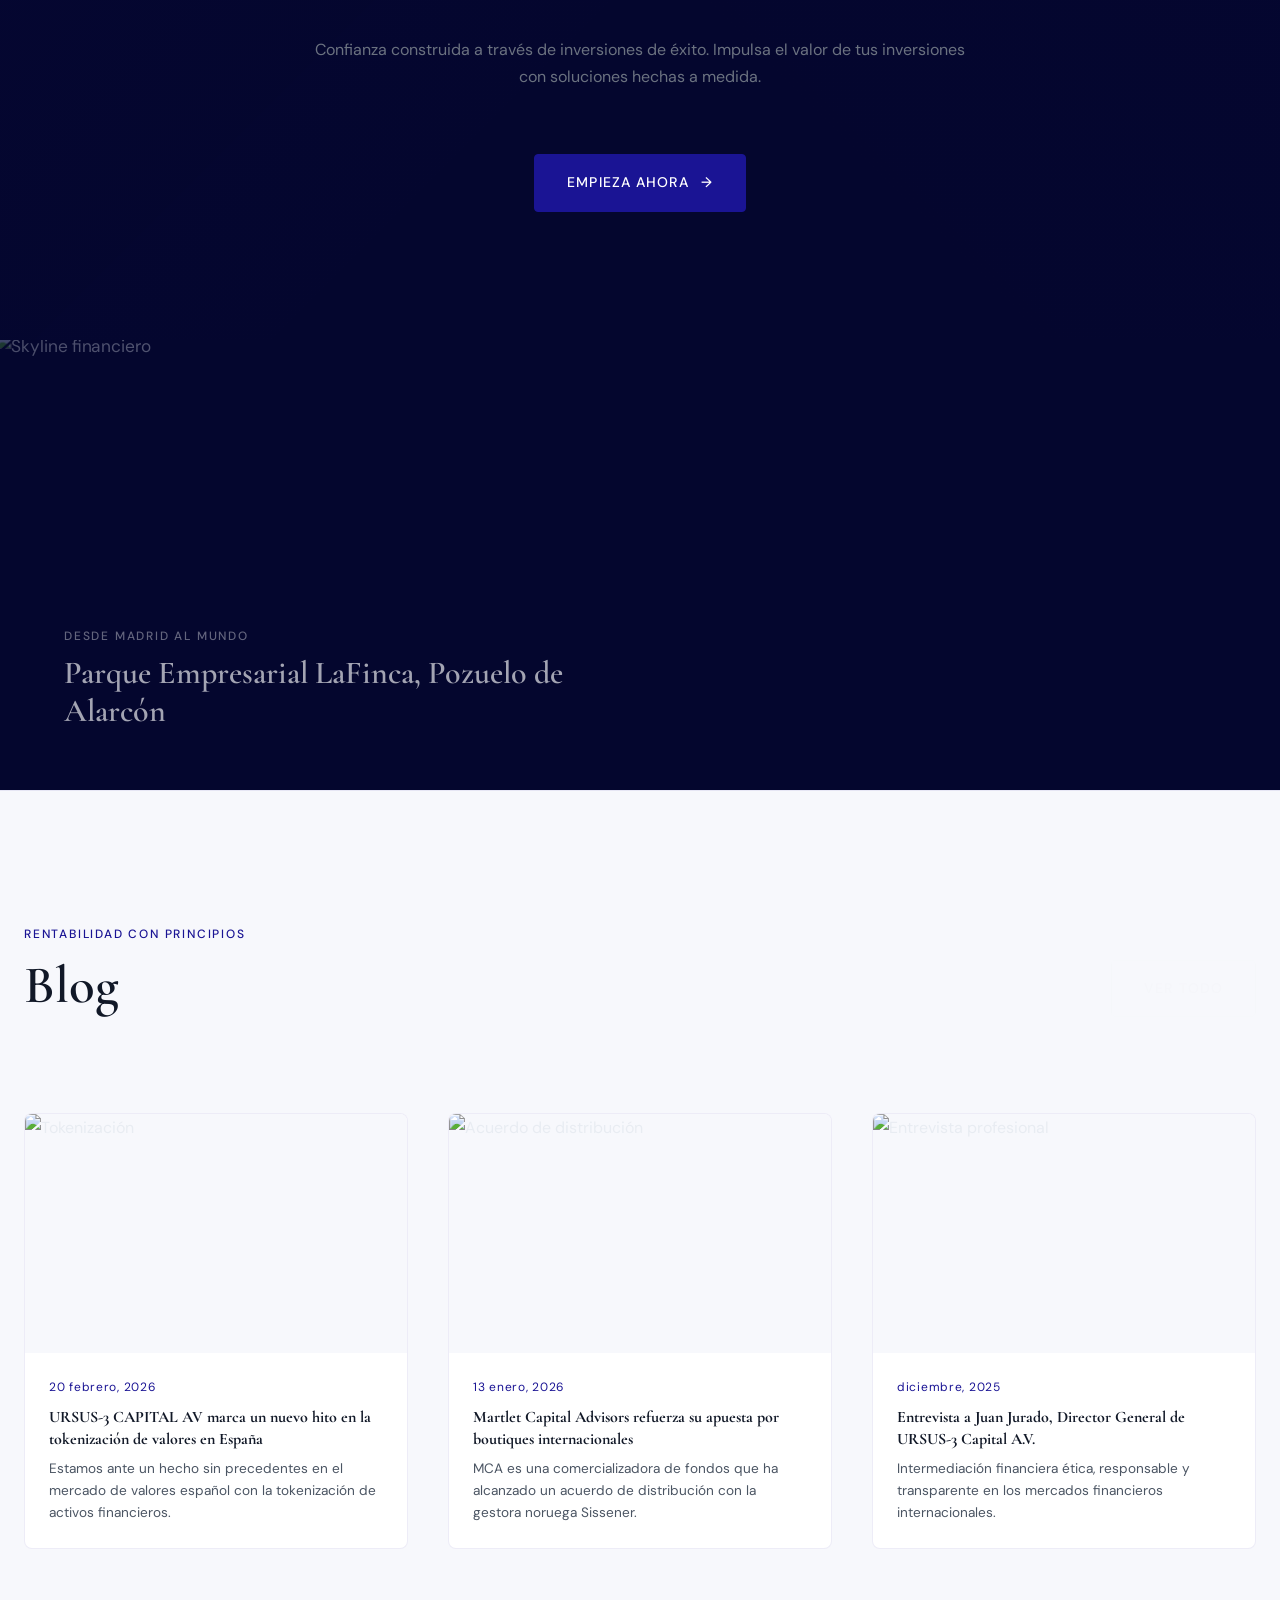
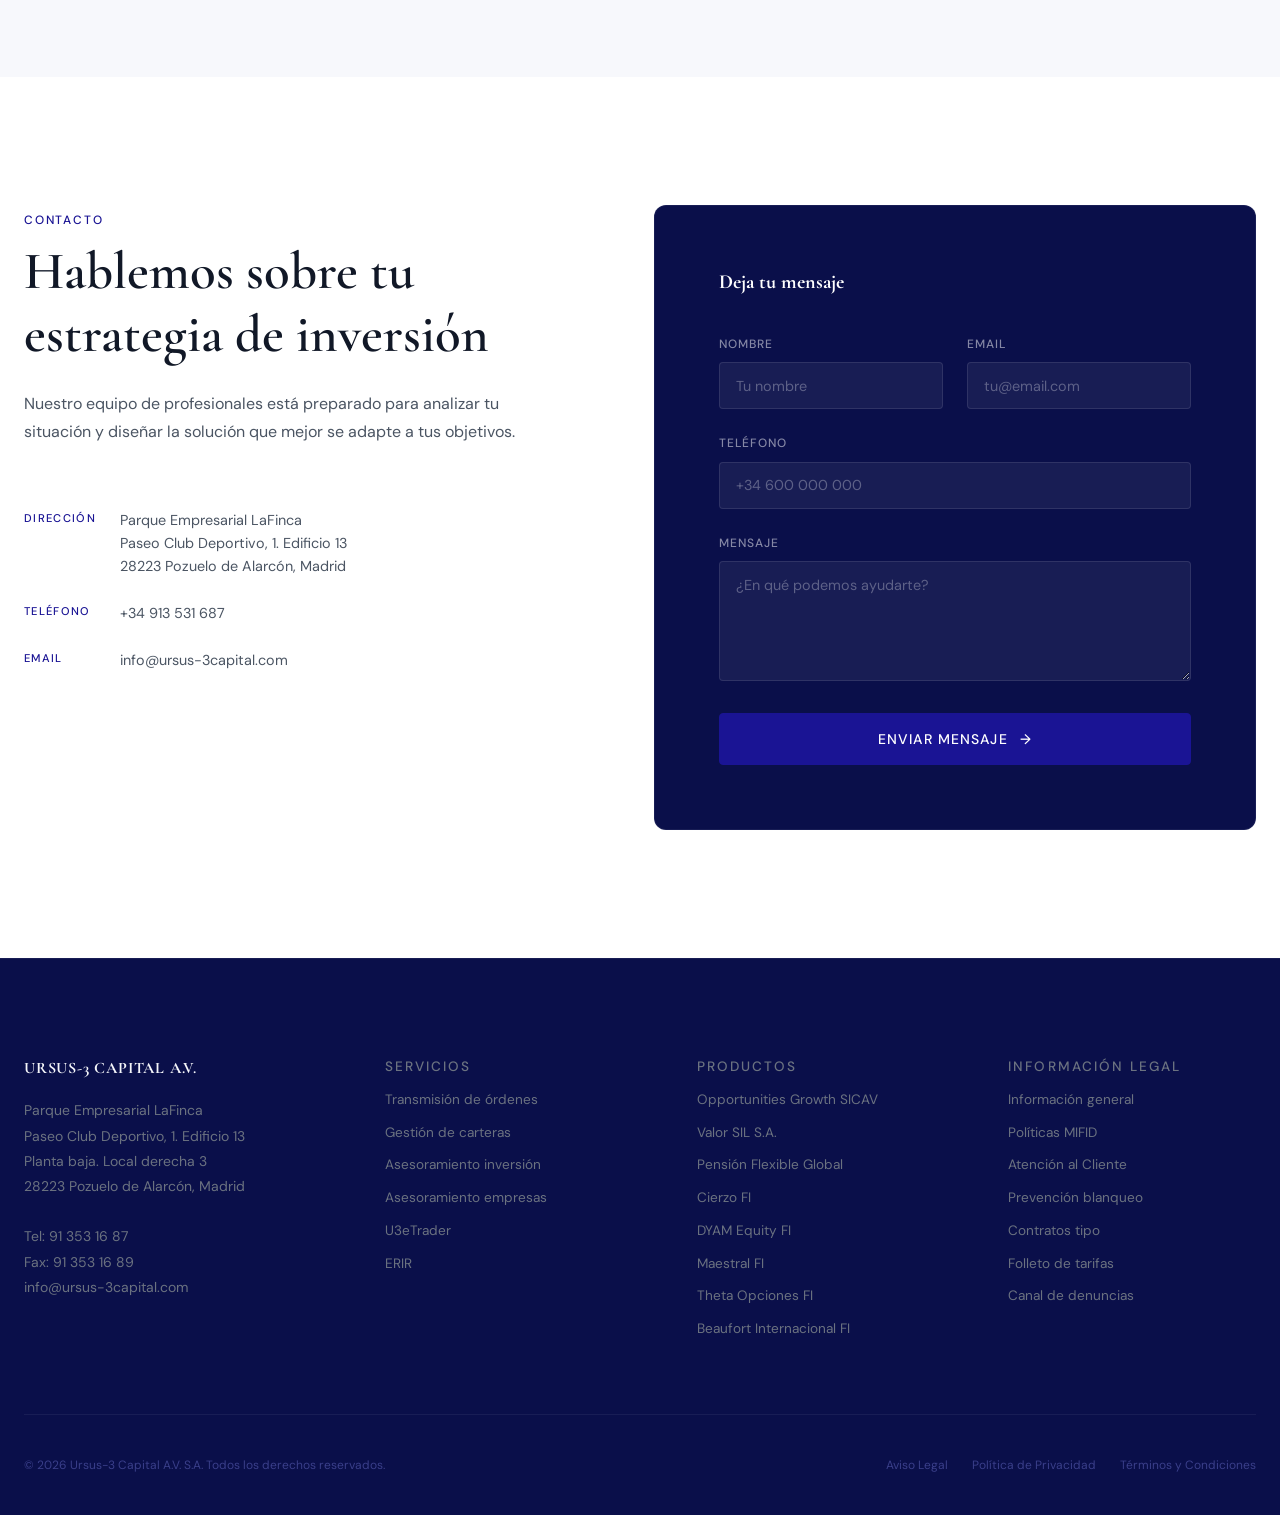
==== commit 13579f77: "deploy: product cards, form oscuro, hero credentials inline Co-Authored-By: Claude Opus 4.6 <noreply" ====
--- a/index.html
+++ b/index.html
@@ -63,7 +63,7 @@
             <span class="label">Agencia de Valores · CNMV Nº 251</span>
           </div>
 
-          <h1 class="hero__title">Servicios Especializados de Inversión</h1>
+          <h1 class="hero__title">Servicios Especializados<br>de Inversión</h1>
 
           <p class="hero__subtitle">Maximizamos los rendimientos de tu inversión con un servicio integral y eficiente. Entidad financiera independiente liderada por profesionales de reconocido prestigio.</p>
 
@@ -76,10 +76,16 @@
               Nuestros servicios
             </a>
           </div>
+
+          <div class="hero__credentials">
+            <span><span class="gold-dot"></span> Registrada en la CNMV</span>
+            <span><span class="gold-dot"></span> Adherida a FOGAIN</span>
+            <span><span class="gold-dot"></span> Entidad Financiera Independiente</span>
+          </div>
         </div>
 
         <div class="hero__image">
-          <img src="https://images.unsplash.com/photo-1560520653-9e0e4c89eb11?w=800&q=80" alt="Equipo financiero profesional" loading="lazy">
+          <img src="https://images.unsplash.com/photo-1444653614773-995cb1ef9efa?w=800&q=80" alt="Arquitectura financiera moderna" loading="eager">
           <div class="hero__image-accent"></div>
         </div>
       </div>
@@ -87,16 +93,6 @@
 
     <div class="hero__scroll">
       <div class="hero__scroll-line"></div>
-    </div>
-
-    <div class="hero__credentials">
-      <div class="container">
-        <div class="hero__credentials-inner">
-          <span><span class="gold-dot"></span> Registrada en la CNMV</span>
-          <span><span class="gold-dot"></span> Adherida a FOGAIN</span>
-          <span><span class="gold-dot"></span> Entidad Financiera Independiente</span>
-        </div>
-      </div>
     </div>
   </section>
 
@@ -133,7 +129,7 @@
     <div class="container">
       <div class="about__inner">
         <div class="about__image reveal">
-          <img src="https://images.unsplash.com/photo-1486406146926-c627a92ad1ab?w=800&q=80" alt="Edificio corporativo" loading="lazy">
+          <img src="https://images.unsplash.com/photo-1497366216548-37526070297c?w=800&q=80" alt="Oficina corporativa moderna" loading="lazy">
         </div>
 
         <div class="about__content reveal">
@@ -234,51 +230,76 @@
   <!-- ==================== PRODUCTS ==================== -->
   <section class="products section" id="productos">
     <div class="container">
-      <div class="products__inner">
-        <div class="products__main">
-          <div class="products__header reveal">
-            <span class="label">Inversión</span>
-            <h2>Nuestros Productos</h2>
-            <p>Rendimientos máximos, servicio integral y eficiente. Nos adaptamos a sus necesidades y objetivos específicos.</p>
-          </div>
-
-          <div class="products__list reveal-stagger">
-        <div class="product-item">
-          <span class="product-item__name">Ursus-3C Opportunities Growth</span>
-          <span class="product-item__type">SICAV</span>
-        </div>
-        <div class="product-item">
-          <span class="product-item__name">Ursus-3 C Valor SIL</span>
-          <span class="product-item__type">S.A.</span>
-        </div>
-        <div class="product-item">
-          <span class="product-item__name">Ursus Pensión Flexible Global</span>
-          <span class="product-item__type">Pensiones</span>
-        </div>
-        <div class="product-item">
-          <span class="product-item__name">Ursus-3 Capital Cierzo</span>
-          <span class="product-item__type">FI</span>
-        </div>
-        <div class="product-item">
-          <span class="product-item__name">Ursus-3 Capital DYAM Equity</span>
-          <span class="product-item__type">FI</span>
-        </div>
-        <div class="product-item">
-          <span class="product-item__name">Ursus-3 Capital Maestral</span>
-          <span class="product-item__type">FI</span>
-        </div>
-        <div class="product-item">
-          <span class="product-item__name">Ursus-3 Capital Theta Opciones</span>
-          <span class="product-item__type">FI</span>
-        </div>
-        <div class="product-item">
-          <span class="product-item__name">Beaufort Internacional</span>
-          <span class="product-item__type">FI</span>
-        </div>
-          </div>
-        </div>
-        <div class="products__image reveal">
-          <img src="https://images.unsplash.com/photo-1611974789855-9c2a0a7236a3?w=600&q=80" alt="Mercados financieros" loading="lazy">
+      <div class="products__header reveal">
+        <span class="label">Inversión</span>
+        <h2>Nuestros Productos</h2>
+        <p>Rendimientos máximos, servicio integral y eficiente. Nos adaptamos a sus necesidades y objetivos específicos.</p>
+      </div>
+
+      <div class="products__grid reveal-stagger">
+        <div class="product-card">
+          <div class="product-card__icon">
+            <svg width="28" height="28" viewBox="0 0 24 24" fill="none" stroke="currentColor" stroke-width="1.5"><path d="M2 20h20M5 20V10l4-6 4 6v10M17 20V4l-4 6"/><path d="M9 14h2M9 17h2"/></svg>
+          </div>
+          <h3 class="product-card__name">Ursus-3C Opportunities Growth</h3>
+          <span class="product-card__type">SICAV</span>
+          <p class="product-card__desc">Cartera de renta variable global orientada al crecimiento y oportunidades de mercado.</p>
+        </div>
+        <div class="product-card">
+          <div class="product-card__icon">
+            <svg width="28" height="28" viewBox="0 0 24 24" fill="none" stroke="currentColor" stroke-width="1.5"><rect x="3" y="3" width="18" height="18" rx="2"/><path d="M3 9h18M9 21V9"/></svg>
+          </div>
+          <h3 class="product-card__name">Ursus-3 C Valor SIL</h3>
+          <span class="product-card__type">S.A.</span>
+          <p class="product-card__desc">Sociedad de inversión libre con estrategias flexibles de alto valor añadido.</p>
+        </div>
+        <div class="product-card">
+          <div class="product-card__icon">
+            <svg width="28" height="28" viewBox="0 0 24 24" fill="none" stroke="currentColor" stroke-width="1.5"><circle cx="12" cy="12" r="10"/><path d="M12 6v6l4 2"/></svg>
+          </div>
+          <h3 class="product-card__name">Ursus Pensión Flexible Global</h3>
+          <span class="product-card__type">Pensiones</span>
+          <p class="product-card__desc">Plan de pensiones global con gestión flexible adaptada a tu horizonte temporal.</p>
+        </div>
+        <div class="product-card">
+          <div class="product-card__icon">
+            <svg width="28" height="28" viewBox="0 0 24 24" fill="none" stroke="currentColor" stroke-width="1.5"><path d="M22 12h-4l-3 9L9 3l-3 9H2"/></svg>
+          </div>
+          <h3 class="product-card__name">Ursus-3 Capital Cierzo</h3>
+          <span class="product-card__type">FI</span>
+          <p class="product-card__desc">Fondo de inversión mixto con enfoque en preservación de capital y crecimiento moderado.</p>
+        </div>
+        <div class="product-card">
+          <div class="product-card__icon">
+            <svg width="28" height="28" viewBox="0 0 24 24" fill="none" stroke="currentColor" stroke-width="1.5"><path d="M12 2L2 7l10 5 10-5-10-5z"/><path d="M2 17l10 5 10-5"/><path d="M2 12l10 5 10-5"/></svg>
+          </div>
+          <h3 class="product-card__name">Ursus-3 Capital DYAM Equity</h3>
+          <span class="product-card__type">FI</span>
+          <p class="product-card__desc">Renta variable dinámica con gestión activa basada en análisis fundamental.</p>
+        </div>
+        <div class="product-card">
+          <div class="product-card__icon">
+            <svg width="28" height="28" viewBox="0 0 24 24" fill="none" stroke="currentColor" stroke-width="1.5"><path d="M18 20V10M12 20V4M6 20v-6"/></svg>
+          </div>
+          <h3 class="product-card__name">Ursus-3 Capital Maestral</h3>
+          <span class="product-card__type">FI</span>
+          <p class="product-card__desc">Fondo mixto flexible con asignación táctica de activos globales.</p>
+        </div>
+        <div class="product-card">
+          <div class="product-card__icon">
+            <svg width="28" height="28" viewBox="0 0 24 24" fill="none" stroke="currentColor" stroke-width="1.5"><path d="M4 15s1-1 4-1 5 2 8 2 4-1 4-1V3s-1 1-4 1-5-2-8-2-4 1-4 1z"/><line x1="4" y1="22" x2="4" y2="15"/></svg>
+          </div>
+          <h3 class="product-card__name">Ursus-3 Capital Theta Opciones</h3>
+          <span class="product-card__type">FI</span>
+          <p class="product-card__desc">Estrategias con opciones financieras para generación de rentas periódicas.</p>
+        </div>
+        <div class="product-card">
+          <div class="product-card__icon">
+            <svg width="28" height="28" viewBox="0 0 24 24" fill="none" stroke="currentColor" stroke-width="1.5"><circle cx="12" cy="12" r="10"/><line x1="2" y1="12" x2="22" y2="12"/><path d="M12 2a15 15 0 0 1 4 10 15 15 0 0 1-4 10 15 15 0 0 1-4-10 15 15 0 0 1 4-10z"/></svg>
+          </div>
+          <h3 class="product-card__name">Beaufort Internacional</h3>
+          <span class="product-card__type">FI</span>
+          <p class="product-card__desc">Fondo internacional diversificado con exposición a mercados globales.</p>
         </div>
       </div>
     </div>
@@ -367,7 +388,7 @@
 
         <a href="#" class="blog-card">
           <div class="blog-card__image">
-            <img src="https://images.unsplash.com/photo-1507679799987-c73b1a8e74b4?w=600&q=80" alt="Entrevista" loading="lazy">
+            <img src="https://images.unsplash.com/photo-1553877522-43269d4ea984?w=600&q=80" alt="Entrevista profesional" loading="lazy">
           </div>
           <div class="blog-card__body">
             <div class="blog-card__date">diciembre, 2025</div>
@@ -385,8 +406,8 @@
       <div class="contact__inner">
         <div class="contact__info reveal">
           <span class="label">Contacto</span>
-          <h2>Ayudar en cada paso de tu camino financiero</h2>
-          <p>No importa cuál sea tu preferencia, estamos listos para escucharte y brindarte la atención y el apoyo que necesitas.</p>
+          <h2>Hablemos sobre tu estrategia de inversión</h2>
+          <p>Nuestro equipo de profesionales está preparado para analizar tu situación y diseñar la solución que mejor se adapte a tus objetivos.</p>
 
           <div class="contact__details">
             <div class="contact__detail">
--- a/assets/css/homepage.css
+++ b/assets/css/homepage.css
@@ -148,35 +148,30 @@
   50% { opacity: 1; transform: scaleY(1); }
 }
 
-/* Credentials bar at bottom of hero */
+/* Credentials inline in hero content */
 .hero__credentials {
-  position: absolute;
-  bottom: 0;
-  left: 0;
-  right: 0;
-  z-index: 1;
-  border-top: 1px solid rgba(255, 255, 255, 0.08);
-  padding: var(--sp-md) 0;
-}
-.hero__credentials-inner {
-  display: flex;
-  justify-content: center;
-  gap: var(--sp-xl);
-  font-size: 0.75rem;
-  letter-spacing: 0.08em;
-  text-transform: uppercase;
-  color: rgba(255, 255, 255, 0.4);
-}
-.hero__credentials-inner span {
+  display: flex;
+  flex-wrap: wrap;
+  gap: var(--sp-sm) var(--sp-lg);
+  margin-top: var(--sp-xl);
+  padding-top: var(--sp-md);
+  border-top: 1px solid rgba(255, 255, 255, 0.1);
+}
+.hero__credentials span {
   display: flex;
   align-items: center;
   gap: 0.5rem;
-}
-.hero__credentials-inner .gold-dot {
-  width: 4px;
-  height: 4px;
+  font-size: 0.75rem;
+  letter-spacing: 0.06em;
+  text-transform: uppercase;
+  color: rgba(255, 255, 255, 0.45);
+}
+.hero__credentials .gold-dot {
+  width: 5px;
+  height: 5px;
   border-radius: 50%;
-  background: rgba(255, 255, 255, 0.5);
+  background: var(--gold);
+  opacity: 0.7;
 }
 
 /* ---- STATS (light) ---- */
@@ -447,76 +442,87 @@
   border-top: 1px solid var(--border-light);
 }
 
-.products__inner {
-  display: grid;
-  grid-template-columns: 1fr 0.45fr;
-  gap: var(--sp-xl);
-  align-items: start;
-}
-
 .products__header {
-  margin-bottom: var(--sp-lg);
+  margin-bottom: var(--sp-2xl);
+  max-width: 600px;
 }
 .products__header h2 { margin-top: 0.5rem; color: var(--text-dark); }
 .products__header p { margin-top: 0.5rem; color: var(--text-mid); }
 
-.products__list {
+.products__grid {
   display: grid;
-  grid-template-columns: repeat(2, 1fr);
-  gap: 0;
-}
-
-.products__image {
-  position: relative;
+  grid-template-columns: repeat(4, 1fr);
+  gap: var(--sp-md);
+}
+
+.product-card {
+  background: var(--pure-white);
+  border: 1px solid var(--border-light);
   border-radius: var(--r-md);
-  overflow: hidden;
-  aspect-ratio: 3/4;
-  position: sticky;
-  top: calc(var(--nav-h) + var(--sp-md));
-}
-.products__image img {
+  padding: var(--sp-lg) var(--sp-md);
+  transition: all var(--dur) var(--ease-out);
+  position: relative;
+  overflow: hidden;
+}
+.product-card::after {
+  content: '';
+  position: absolute;
+  bottom: 0;
+  left: 0;
   width: 100%;
-  height: 100%;
-  object-fit: cover;
-}
-.products__image::after {
-  content: '';
-  position: absolute;
-  inset: 0;
-  background: linear-gradient(to top, rgba(26,20,148,0.15) 0%, transparent 50%);
-}
-
-.product-item {
+  height: 2px;
+  background: var(--gold);
+  transform: scaleX(0);
+  transform-origin: left;
+  transition: transform var(--dur) var(--ease-out);
+}
+.product-card:hover {
+  border-color: rgba(26, 20, 148, 0.15);
+  transform: translateY(-4px);
+  box-shadow: 0 12px 40px rgba(26, 20, 148, 0.08);
+}
+.product-card:hover::after {
+  transform: scaleX(1);
+}
+
+.product-card__icon {
+  width: 48px;
+  height: 48px;
+  border-radius: var(--r-sm);
+  background: var(--gold-pale);
   display: flex;
   align-items: center;
-  justify-content: space-between;
-  padding: var(--sp-md) var(--sp-lg);
-  border: 1px solid var(--border-light);
-  margin: -0.5px;
-  transition: all var(--dur-fast) var(--ease-out);
-  cursor: default;
-}
-.product-item:hover {
+  justify-content: center;
+  color: var(--gold);
+  margin-bottom: var(--sp-md);
+}
+
+.product-card__name {
+  font-family: var(--font-display);
+  font-size: 1.05rem;
+  font-weight: 700;
+  color: var(--text-dark);
+  line-height: 1.3;
+  margin-bottom: 0.35rem;
+}
+
+.product-card__type {
+  display: inline-block;
+  font-size: 0.65rem;
+  font-weight: 600;
+  letter-spacing: 0.1em;
+  text-transform: uppercase;
+  color: var(--gold);
   background: var(--gold-pale);
-  border-color: rgba(26, 20, 148, 0.15);
-  z-index: 1;
-}
-
-.product-item__name {
-  font-family: var(--font-display);
-  font-size: 0.95rem;
-  font-weight: 600;
-  color: var(--text-dark);
-}
-
-.product-item__type {
-  font-size: 0.75rem;
-  letter-spacing: 0.08em;
-  text-transform: uppercase;
+  padding: 0.15rem 0.5rem;
+  border-radius: 2px;
+  margin-bottom: var(--sp-sm);
+}
+
+.product-card__desc {
+  font-size: 0.85rem;
   color: var(--text-mid);
-}
-.product-item:hover .product-item__type {
-  color: var(--gold);
+  line-height: 1.6;
 }
 
 /* ---- PLATFORM ---- */
@@ -712,17 +718,30 @@
 .contact__detail-value a:hover { color: var(--gold); }
 
 .contact__form-wrap {
-  background: var(--bg-light-alt);
-  border: 1px solid var(--border-light);
+  background: var(--navy);
+  border: 1px solid rgba(255, 255, 255, 0.06);
   border-radius: var(--r-lg);
   padding: var(--sp-xl);
+  position: relative;
+  overflow: hidden;
+}
+.contact__form-wrap::before {
+  content: '';
+  position: absolute;
+  top: -50%;
+  right: -30%;
+  width: 300px;
+  height: 300px;
+  background: radial-gradient(circle, rgba(26,20,148,0.3) 0%, transparent 70%);
+  border-radius: 50%;
+  pointer-events: none;
 }
 
 .contact__form-title {
   font-family: var(--font-display);
   font-size: 1.25rem;
   font-weight: 700;
-  color: var(--text-dark);
+  color: var(--pure-white);
   margin-bottom: var(--sp-lg);
 }
 
@@ -735,17 +754,17 @@
   font-weight: 500;
   letter-spacing: 0.08em;
   text-transform: uppercase;
-  color: var(--text-mid);
+  color: rgba(255, 255, 255, 0.5);
   margin-bottom: 0.5rem;
 }
 .form__input,
 .form__textarea {
   width: 100%;
   padding: 0.85rem 1rem;
-  background: var(--pure-white);
-  border: 1px solid var(--border-light);
+  background: rgba(255, 255, 255, 0.06);
+  border: 1px solid rgba(255, 255, 255, 0.1);
   border-radius: var(--r-sm);
-  color: var(--text-dark);
+  color: var(--pure-white);
   font-family: var(--font-body);
   font-size: 0.9rem;
   transition: border-color var(--dur-fast) var(--ease-out);
@@ -753,11 +772,12 @@
 .form__input:focus,
 .form__textarea:focus {
   outline: none;
-  border-color: var(--gold);
+  border-color: rgba(26, 20, 148, 0.6);
+  background: rgba(255, 255, 255, 0.1);
 }
 .form__input::placeholder,
 .form__textarea::placeholder {
-  color: #9ca3af;
+  color: rgba(255, 255, 255, 0.3);
 }
 .form__textarea {
   min-height: 120px;
@@ -837,8 +857,8 @@
   .platform__visual { display: none; }
   .platform__content { padding: var(--sp-xl); }
 
-  .products__inner {
-    grid-template-columns: 1fr 0.4fr;
+  .products__grid {
+    grid-template-columns: repeat(2, 1fr);
   }
 
   .blog__grid { grid-template-columns: repeat(2, 1fr); }
@@ -861,14 +881,8 @@
   .hero__scroll { display: none; }
 
   .hero__credentials {
-    position: relative;
-    margin-top: var(--sp-lg);
-  }
-  .hero__credentials-inner {
     flex-direction: column;
     gap: var(--sp-xs);
-    align-items: flex-start;
-    padding: 0 var(--sp-md);
   }
 
   .stats__grid {
@@ -879,9 +893,7 @@
   .services__header { flex-direction: column; align-items: flex-start; gap: var(--sp-md); }
   .services__grid { grid-template-columns: 1fr; }
 
-  .products__inner { grid-template-columns: 1fr; }
-  .products__image { display: none; }
-  .products__list { grid-template-columns: 1fr; }
+  .products__grid { grid-template-columns: 1fr; }
 
   .image-banner__inner {
     height: 40vh;
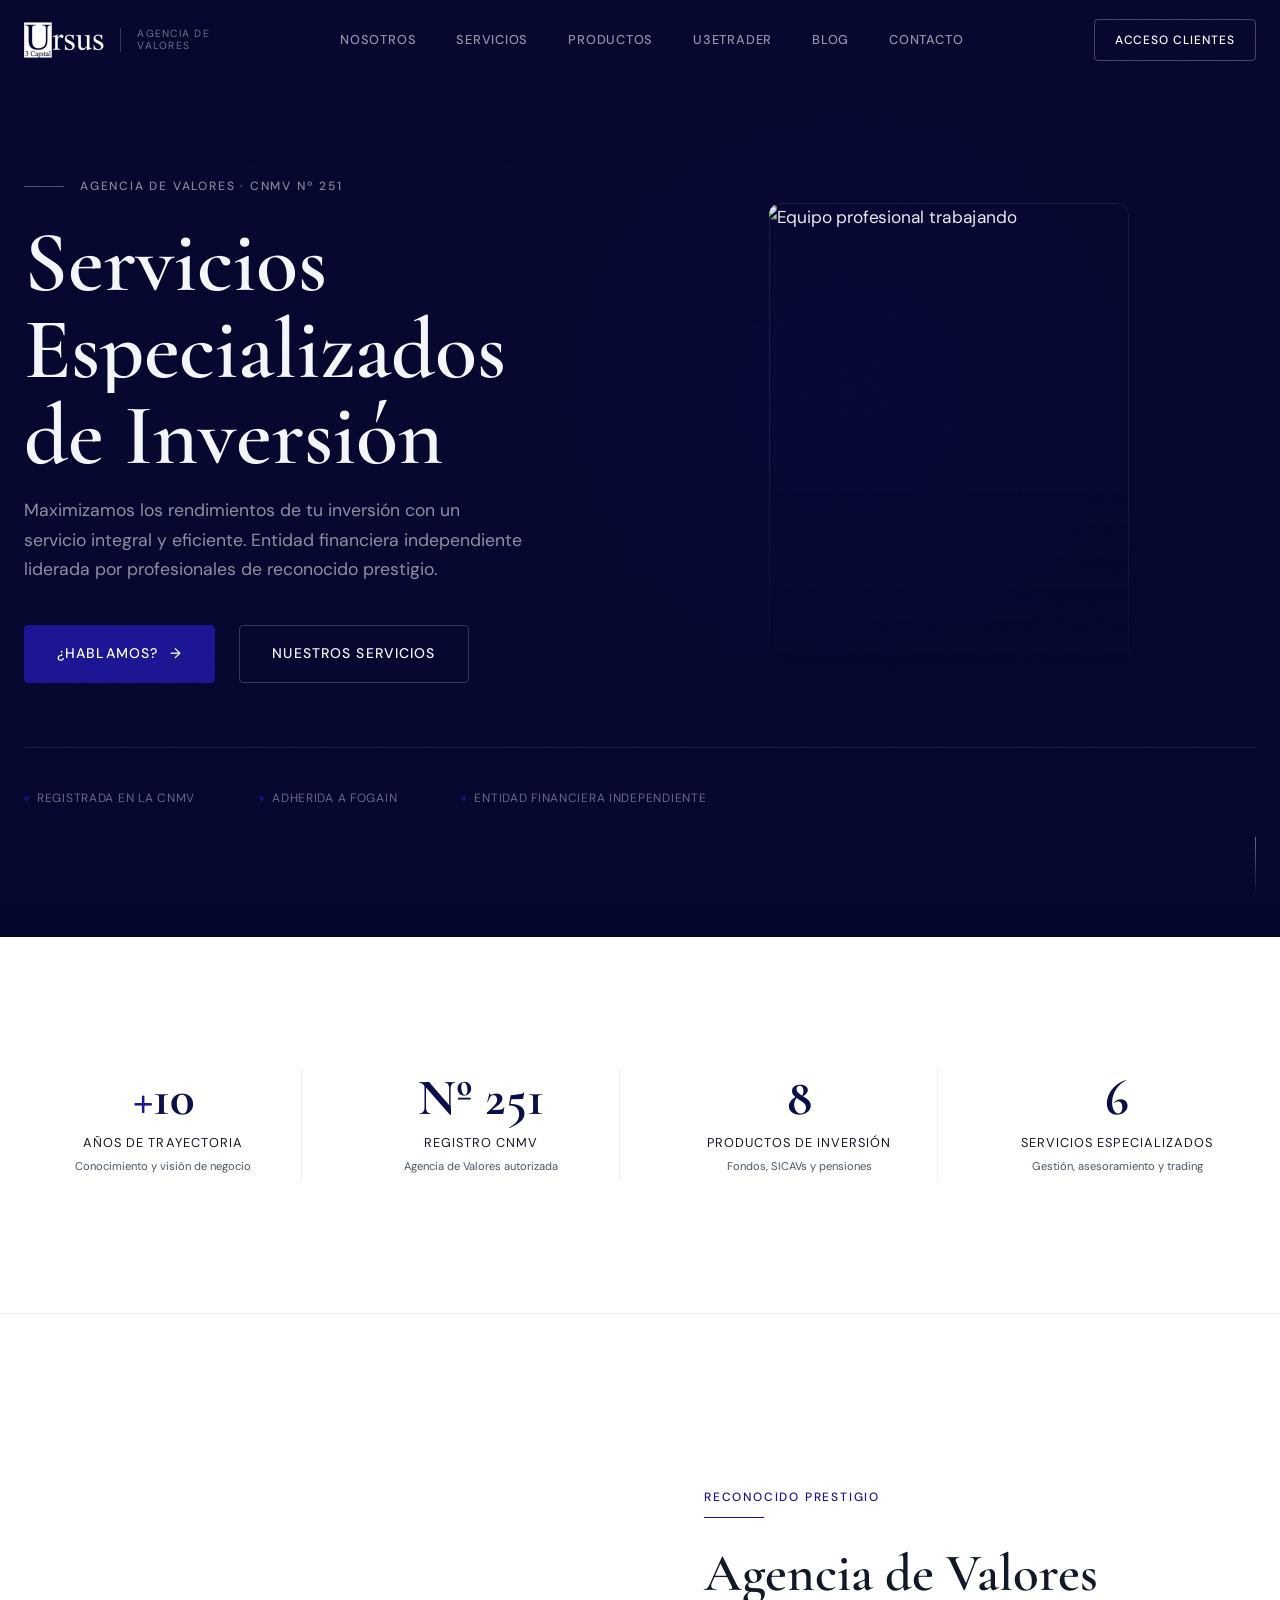
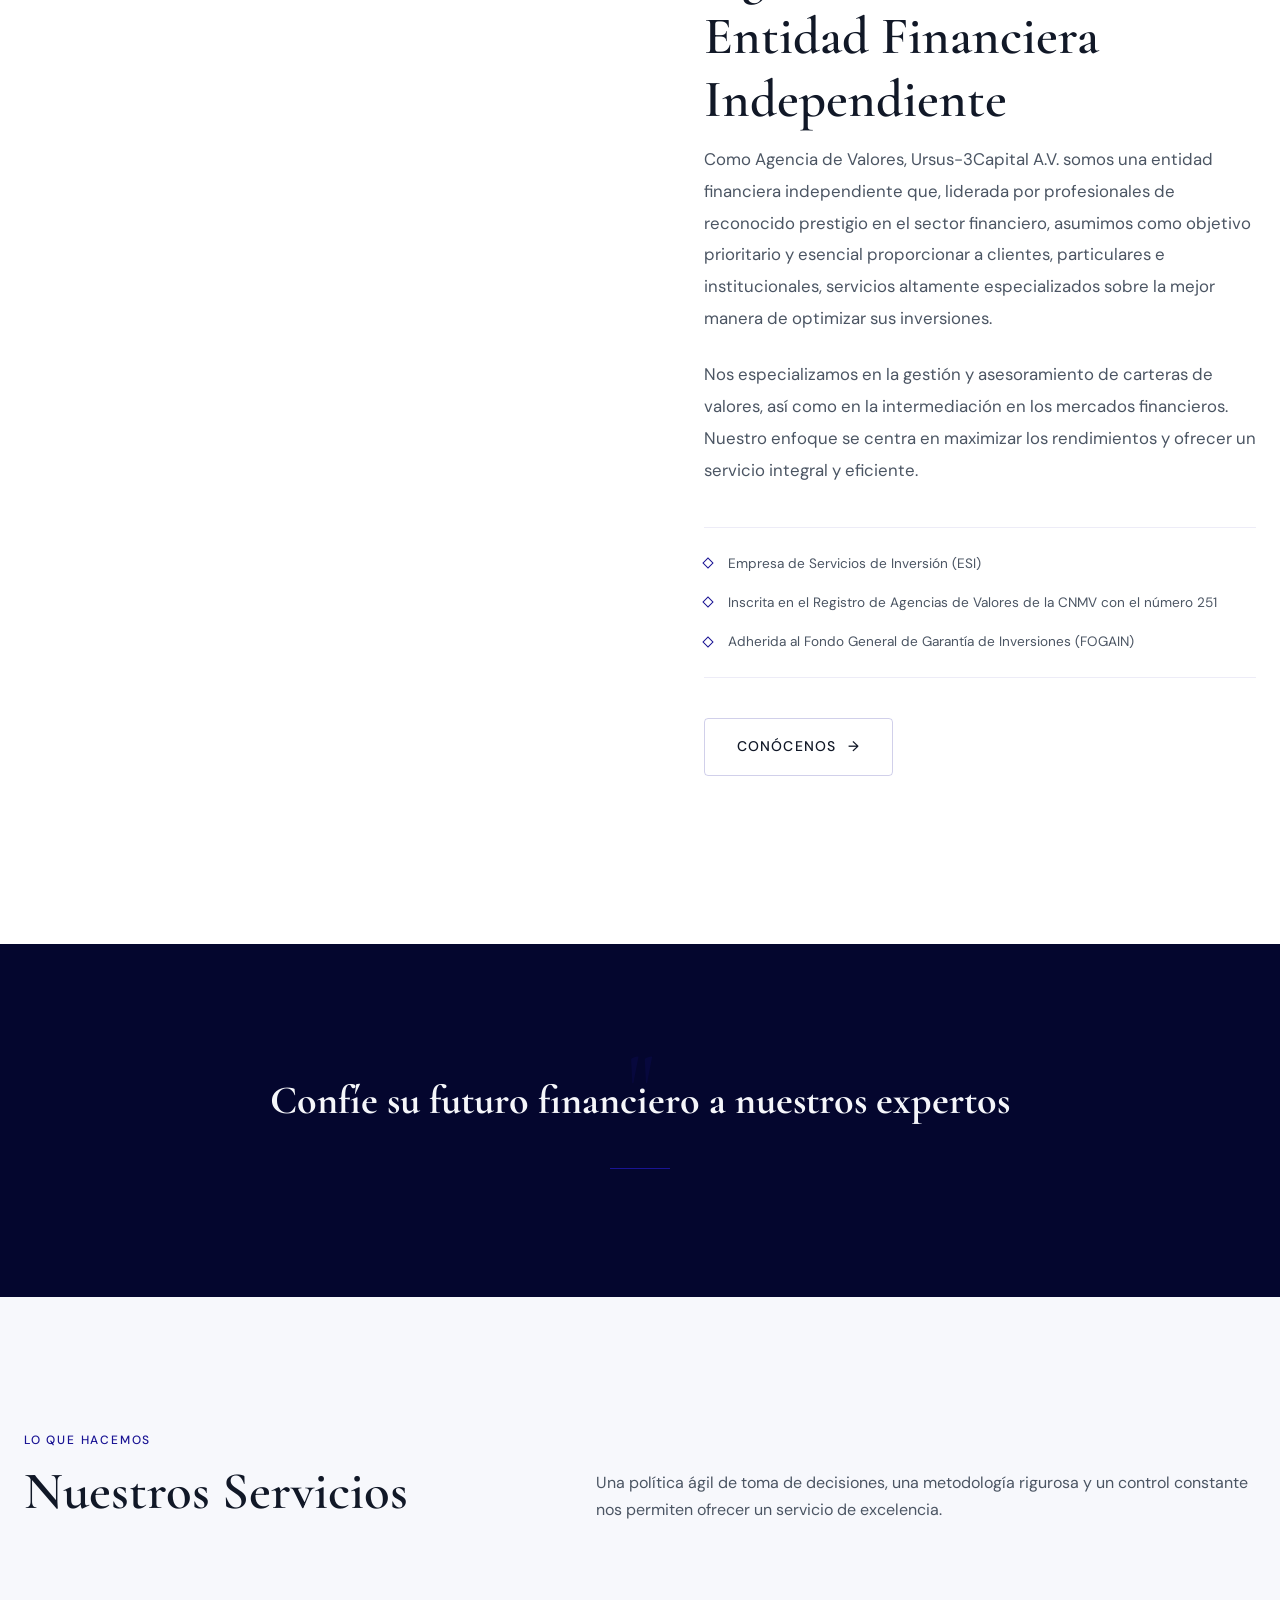
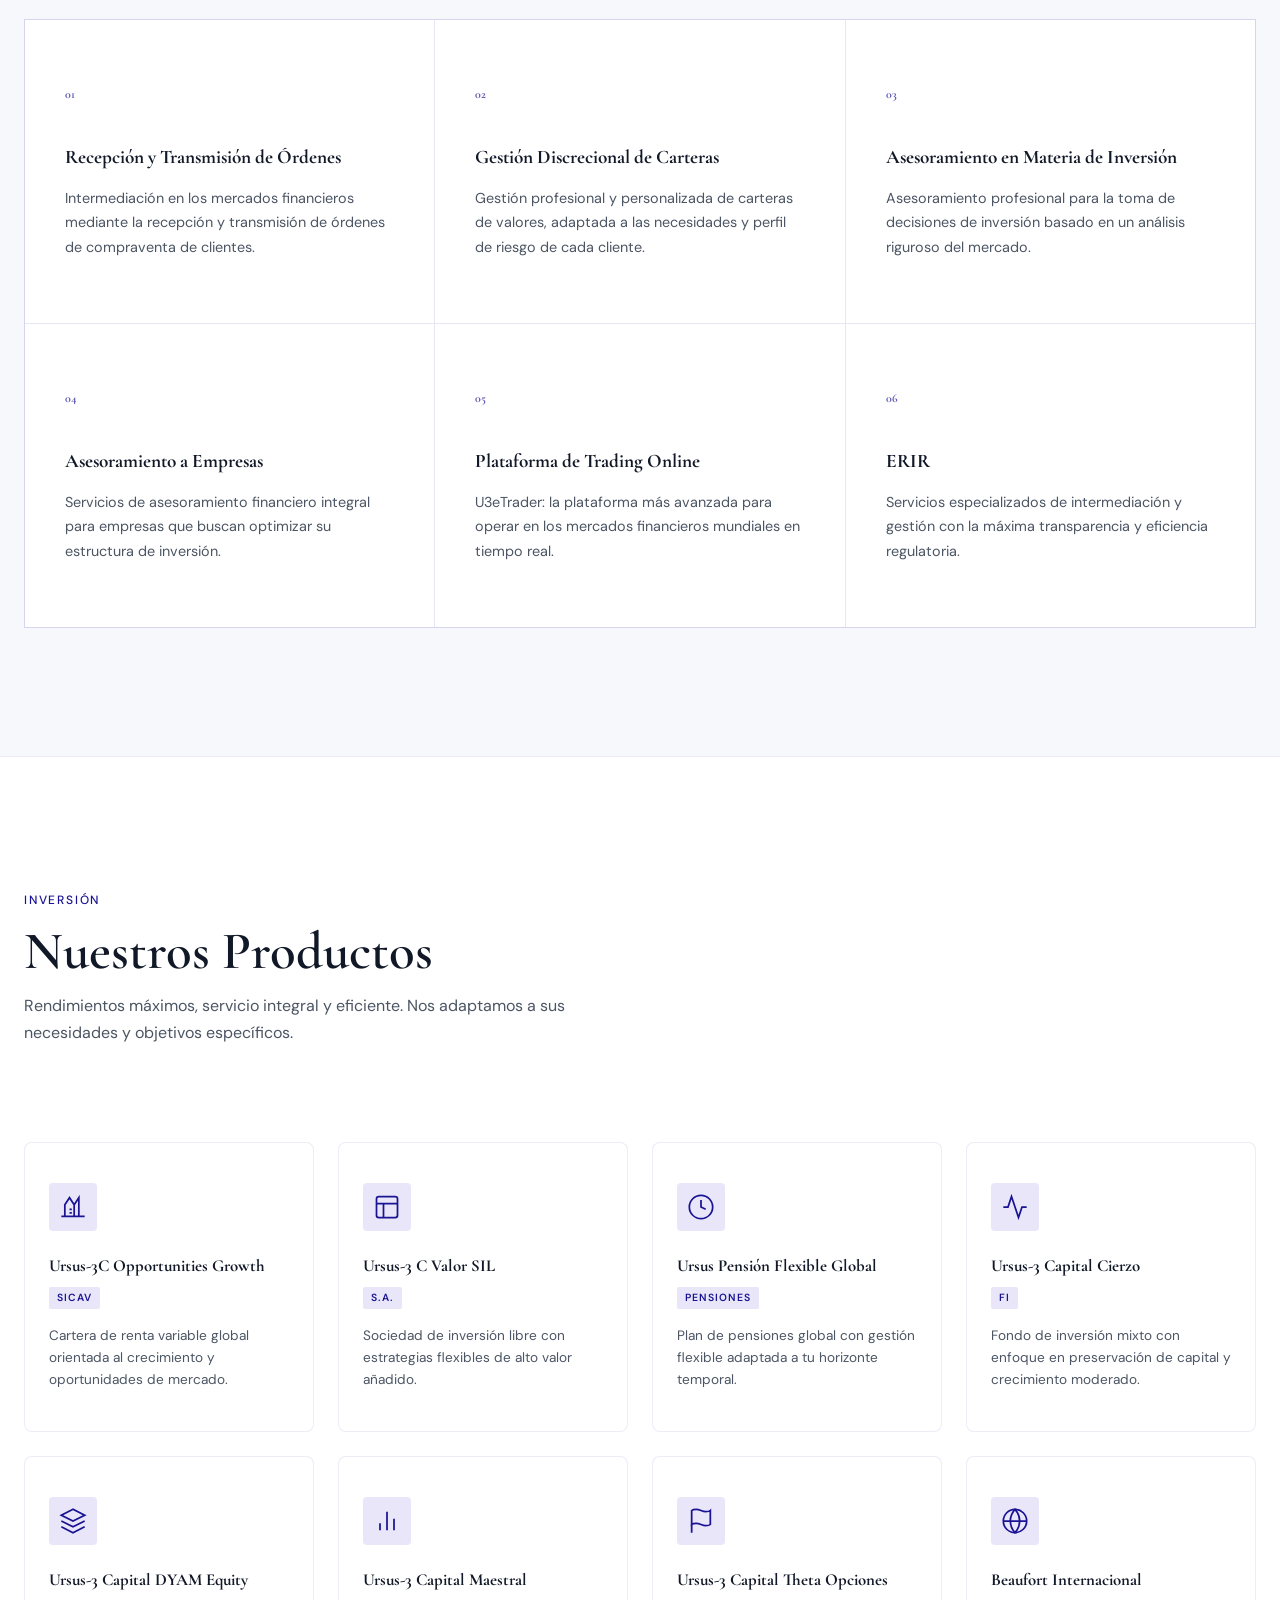
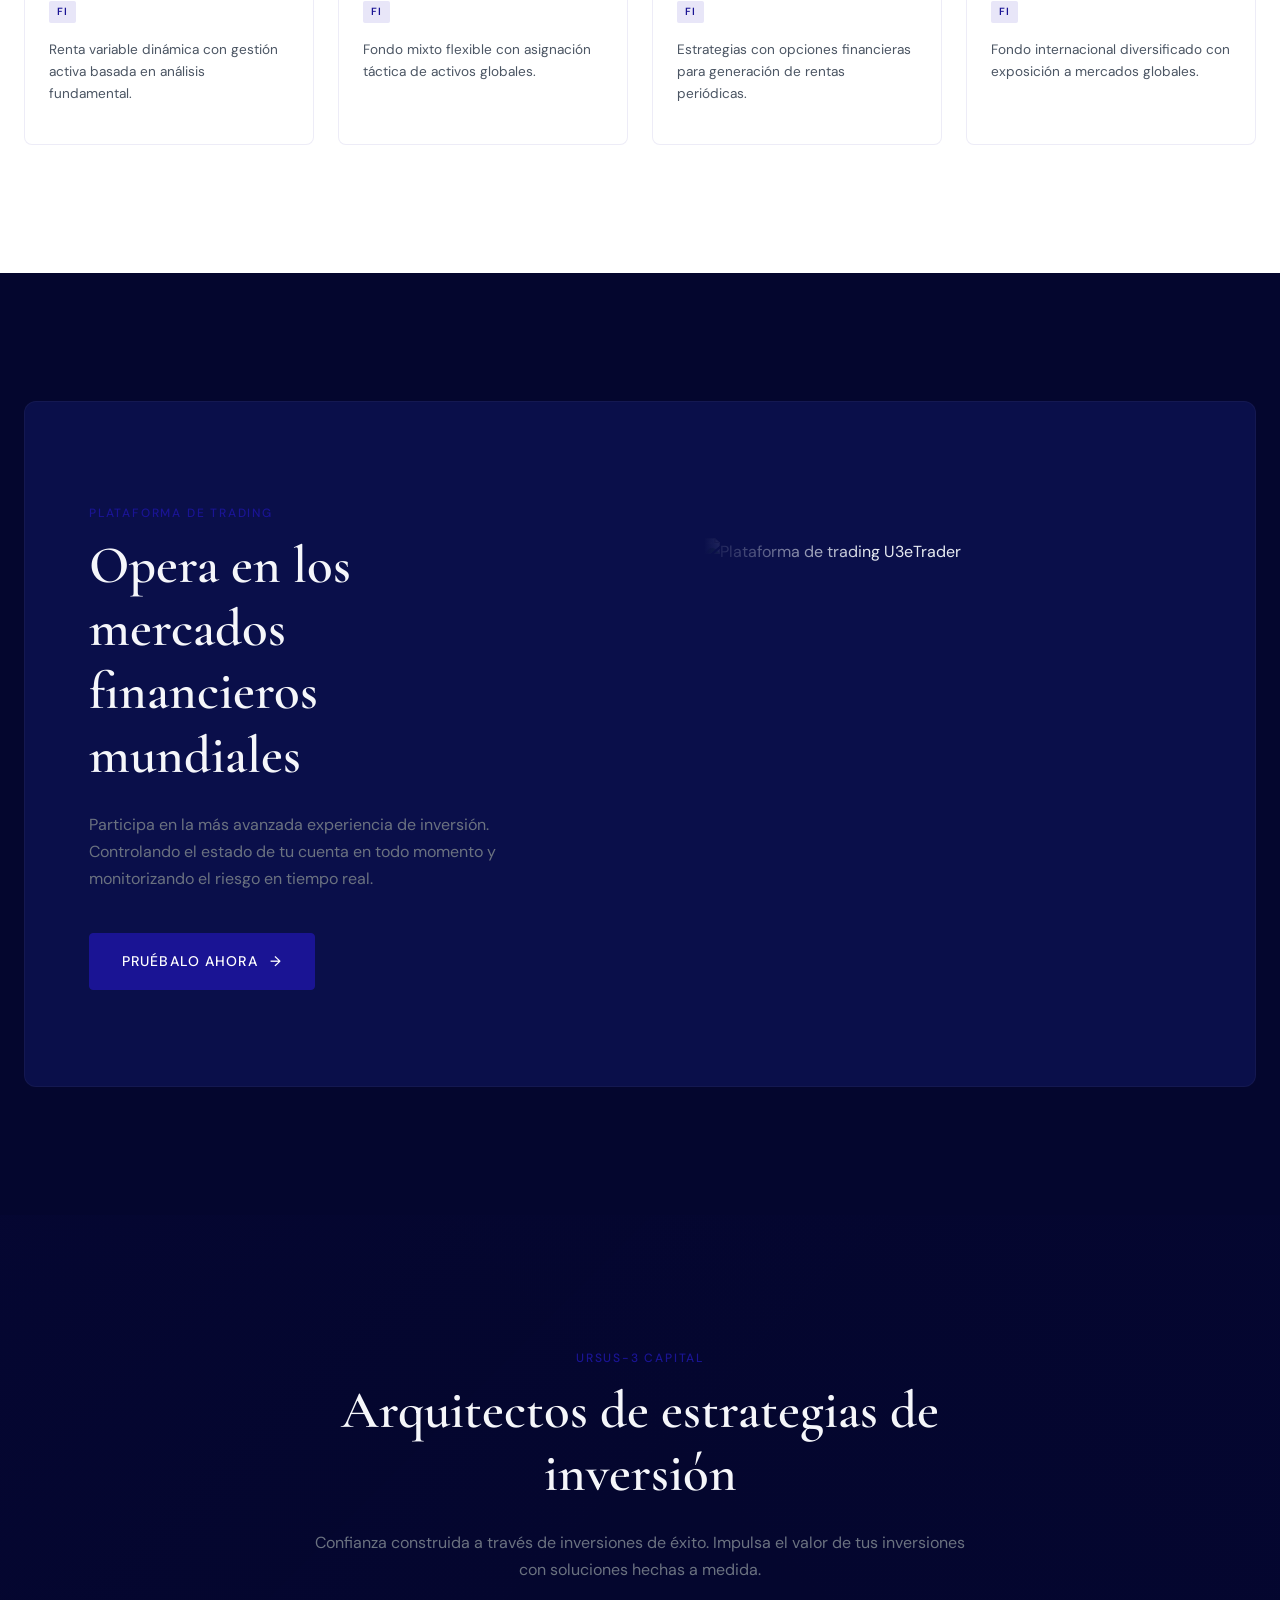
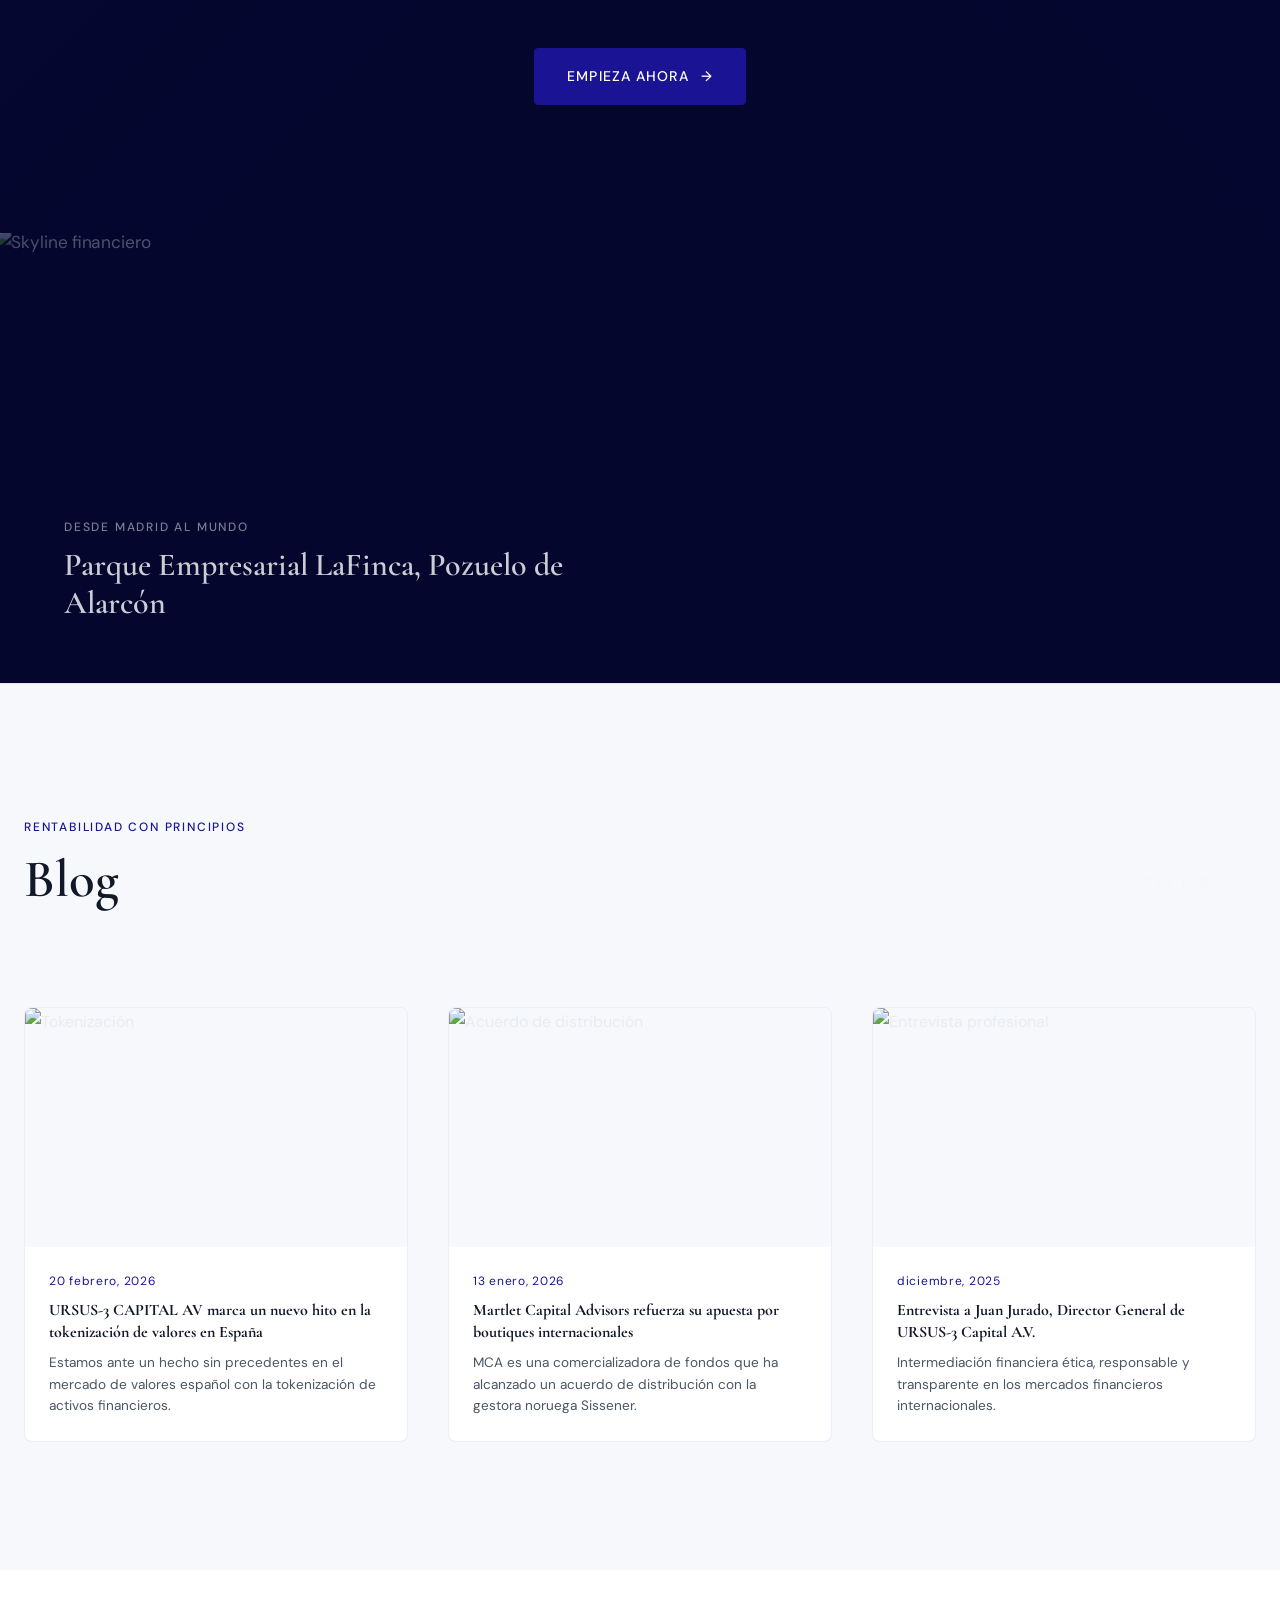
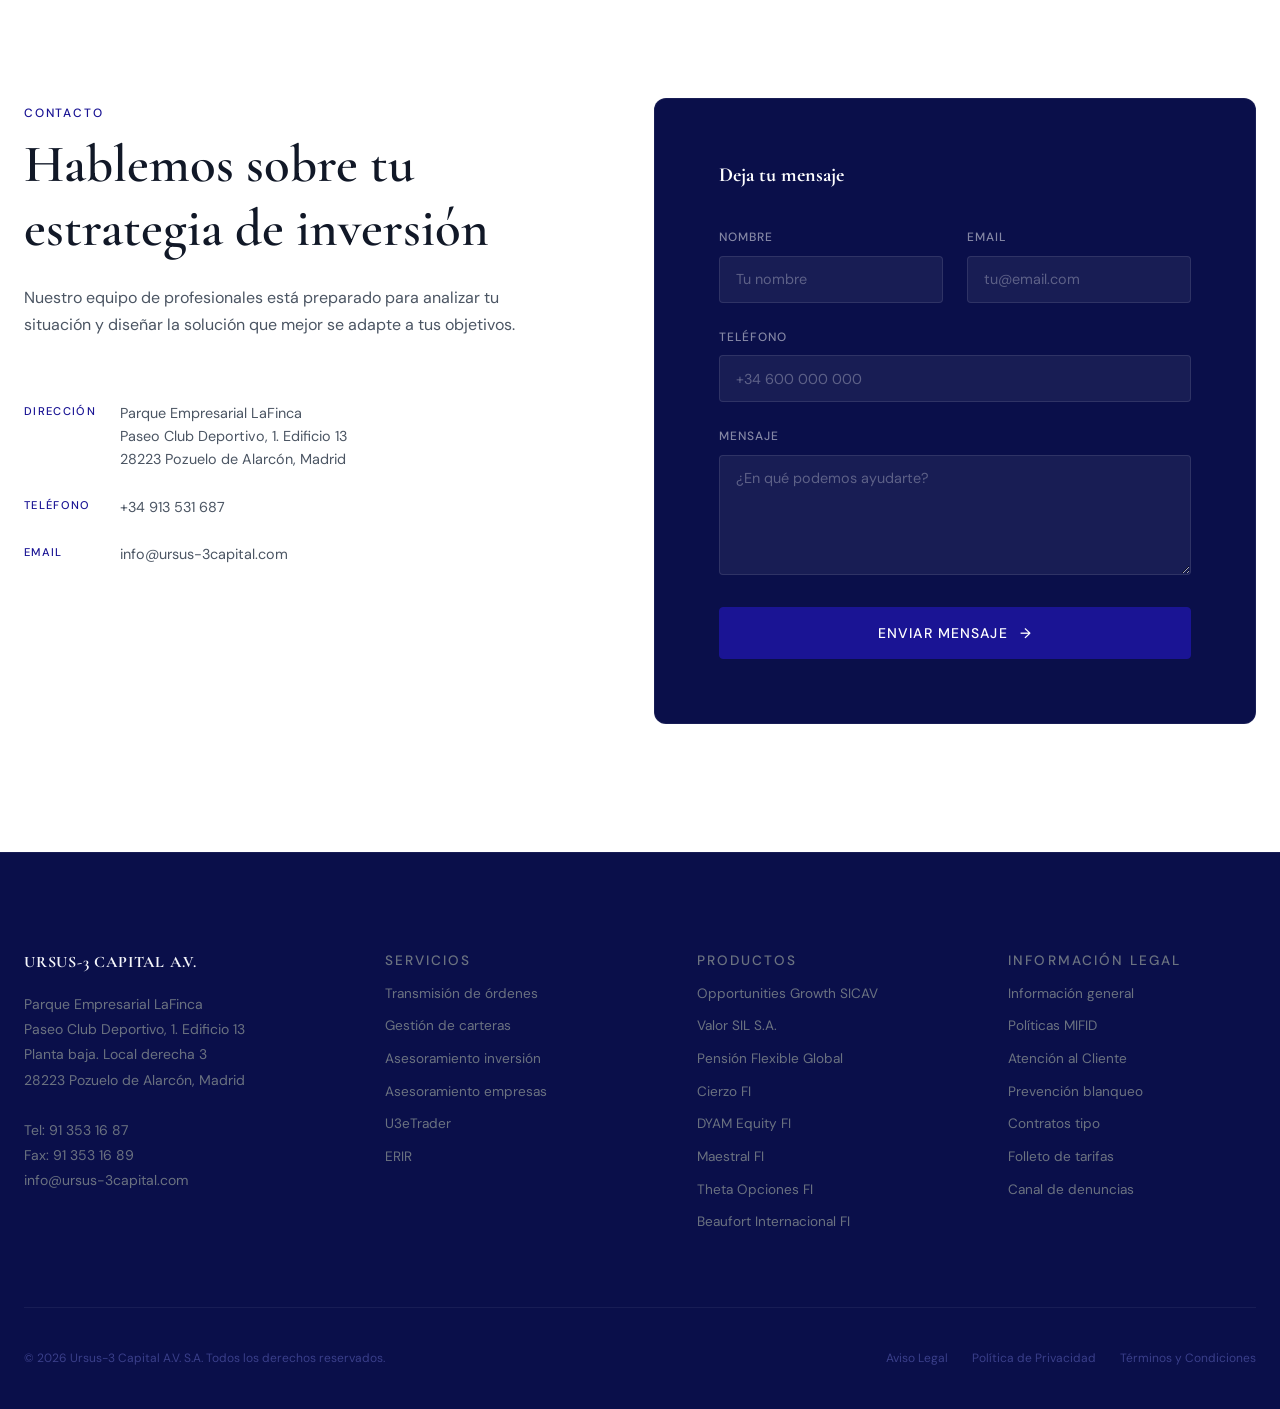
==== commit 3dc525d2: "deploy: hero 3 líneas, credentials full-width, imagen equipo Co-Authored-By: Claude Opus 4.6 <norepl" ====
--- a/index.html
+++ b/index.html
@@ -63,7 +63,11 @@
             <span class="label">Agencia de Valores · CNMV Nº 251</span>
           </div>
 
-          <h1 class="hero__title">Servicios Especializados<br>de Inversión</h1>
+          <h1 class="hero__title">
+            <span class="hero__title-line">Servicios</span>
+            <span class="hero__title-line">Especializados</span>
+            <span class="hero__title-line">de Inversión</span>
+          </h1>
 
           <p class="hero__subtitle">Maximizamos los rendimientos de tu inversión con un servicio integral y eficiente. Entidad financiera independiente liderada por profesionales de reconocido prestigio.</p>
 
@@ -77,17 +81,18 @@
             </a>
           </div>
 
-          <div class="hero__credentials">
-            <span><span class="gold-dot"></span> Registrada en la CNMV</span>
-            <span><span class="gold-dot"></span> Adherida a FOGAIN</span>
-            <span><span class="gold-dot"></span> Entidad Financiera Independiente</span>
-          </div>
         </div>
 
         <div class="hero__image">
-          <img src="https://images.unsplash.com/photo-1444653614773-995cb1ef9efa?w=800&q=80" alt="Arquitectura financiera moderna" loading="eager">
+          <img src="https://images.unsplash.com/photo-1600880292203-757bb62b4baf?w=800&q=80" alt="Equipo profesional trabajando" loading="eager">
           <div class="hero__image-accent"></div>
         </div>
+      </div>
+
+      <div class="hero__credentials">
+        <span><span class="gold-dot"></span> Registrada en la CNMV</span>
+        <span><span class="gold-dot"></span> Adherida a FOGAIN</span>
+        <span><span class="gold-dot"></span> Entidad Financiera Independiente</span>
       </div>
     </div>
 
--- a/assets/css/homepage.css
+++ b/assets/css/homepage.css
@@ -47,9 +47,9 @@
   position: relative;
   z-index: 1;
   display: grid;
-  grid-template-columns: 1fr 0.85fr;
+  grid-template-columns: 1fr 0.75fr;
   gap: var(--sp-2xl);
-  align-items: center;
+  align-items: end;
 }
 
 .hero__content {
@@ -74,7 +74,14 @@
 
 .hero__title {
   margin-bottom: var(--sp-sm);
-  line-height: 1.1;
+  line-height: 1;
+}
+.hero__title-line {
+  display: block;
+  overflow: hidden;
+}
+.hero__title-line > span {
+  display: block;
 }
 
 .hero__subtitle {
@@ -97,7 +104,8 @@
   position: relative;
   border-radius: var(--r-lg);
   overflow: hidden;
-  aspect-ratio: 4/5;
+  aspect-ratio: 3/4;
+  max-height: 480px;
   opacity: 0;
   transform: translateX(40px);
   animation: heroImageIn 1.2s 0.5s var(--ease-out) forwards;
@@ -148,14 +156,14 @@
   50% { opacity: 1; transform: scaleY(1); }
 }
 
-/* Credentials inline in hero content */
+/* Credentials bar — full-width below hero split */
 .hero__credentials {
   display: flex;
-  flex-wrap: wrap;
-  gap: var(--sp-sm) var(--sp-lg);
+  justify-content: flex-start;
+  gap: var(--sp-xl);
   margin-top: var(--sp-xl);
-  padding-top: var(--sp-md);
-  border-top: 1px solid rgba(255, 255, 255, 0.1);
+  padding-top: var(--sp-lg);
+  border-top: 1px solid rgba(255, 255, 255, 0.08);
 }
 .hero__credentials span {
   display: flex;
@@ -164,7 +172,7 @@
   font-size: 0.75rem;
   letter-spacing: 0.06em;
   text-transform: uppercase;
-  color: rgba(255, 255, 255, 0.45);
+  color: rgba(255, 255, 255, 0.4);
 }
 .hero__credentials .gold-dot {
   width: 5px;
@@ -883,6 +891,8 @@
   .hero__credentials {
     flex-direction: column;
     gap: var(--sp-xs);
+    margin-top: var(--sp-md);
+    padding-top: var(--sp-md);
   }
 
   .stats__grid {
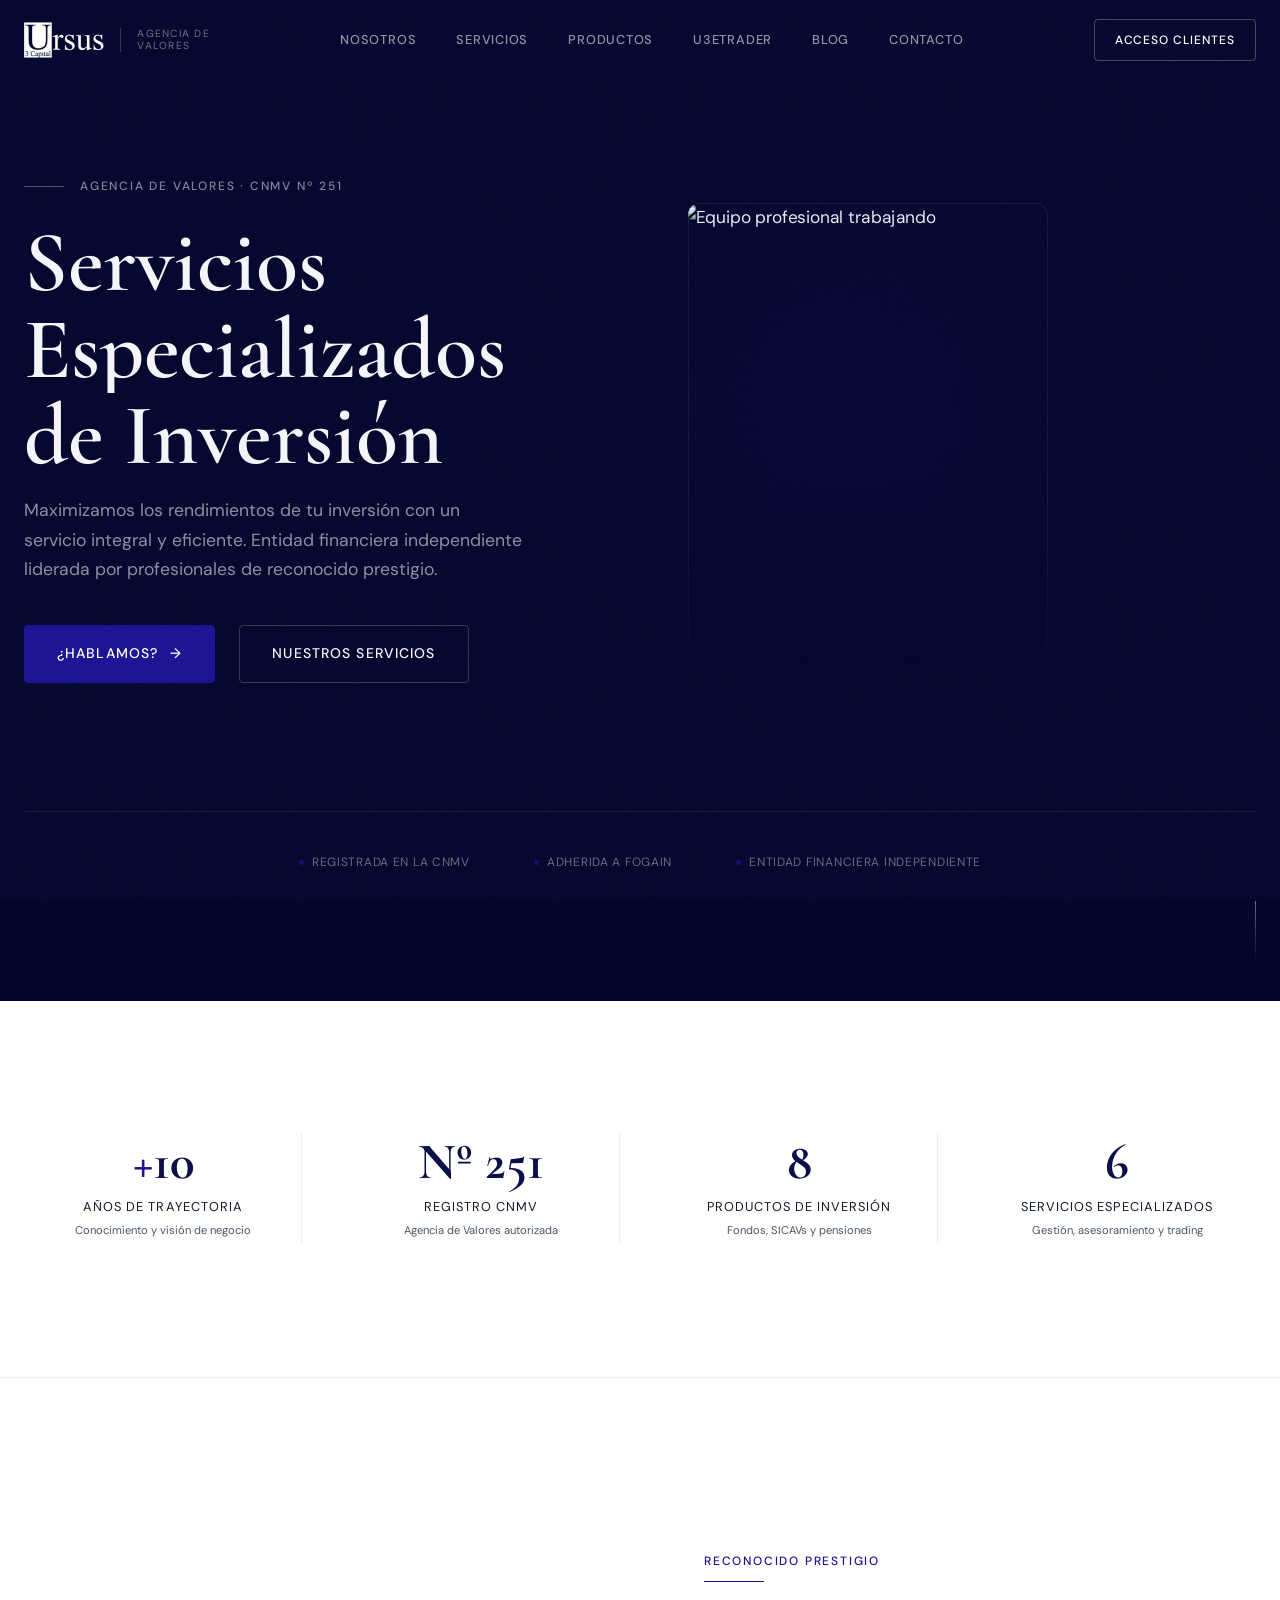
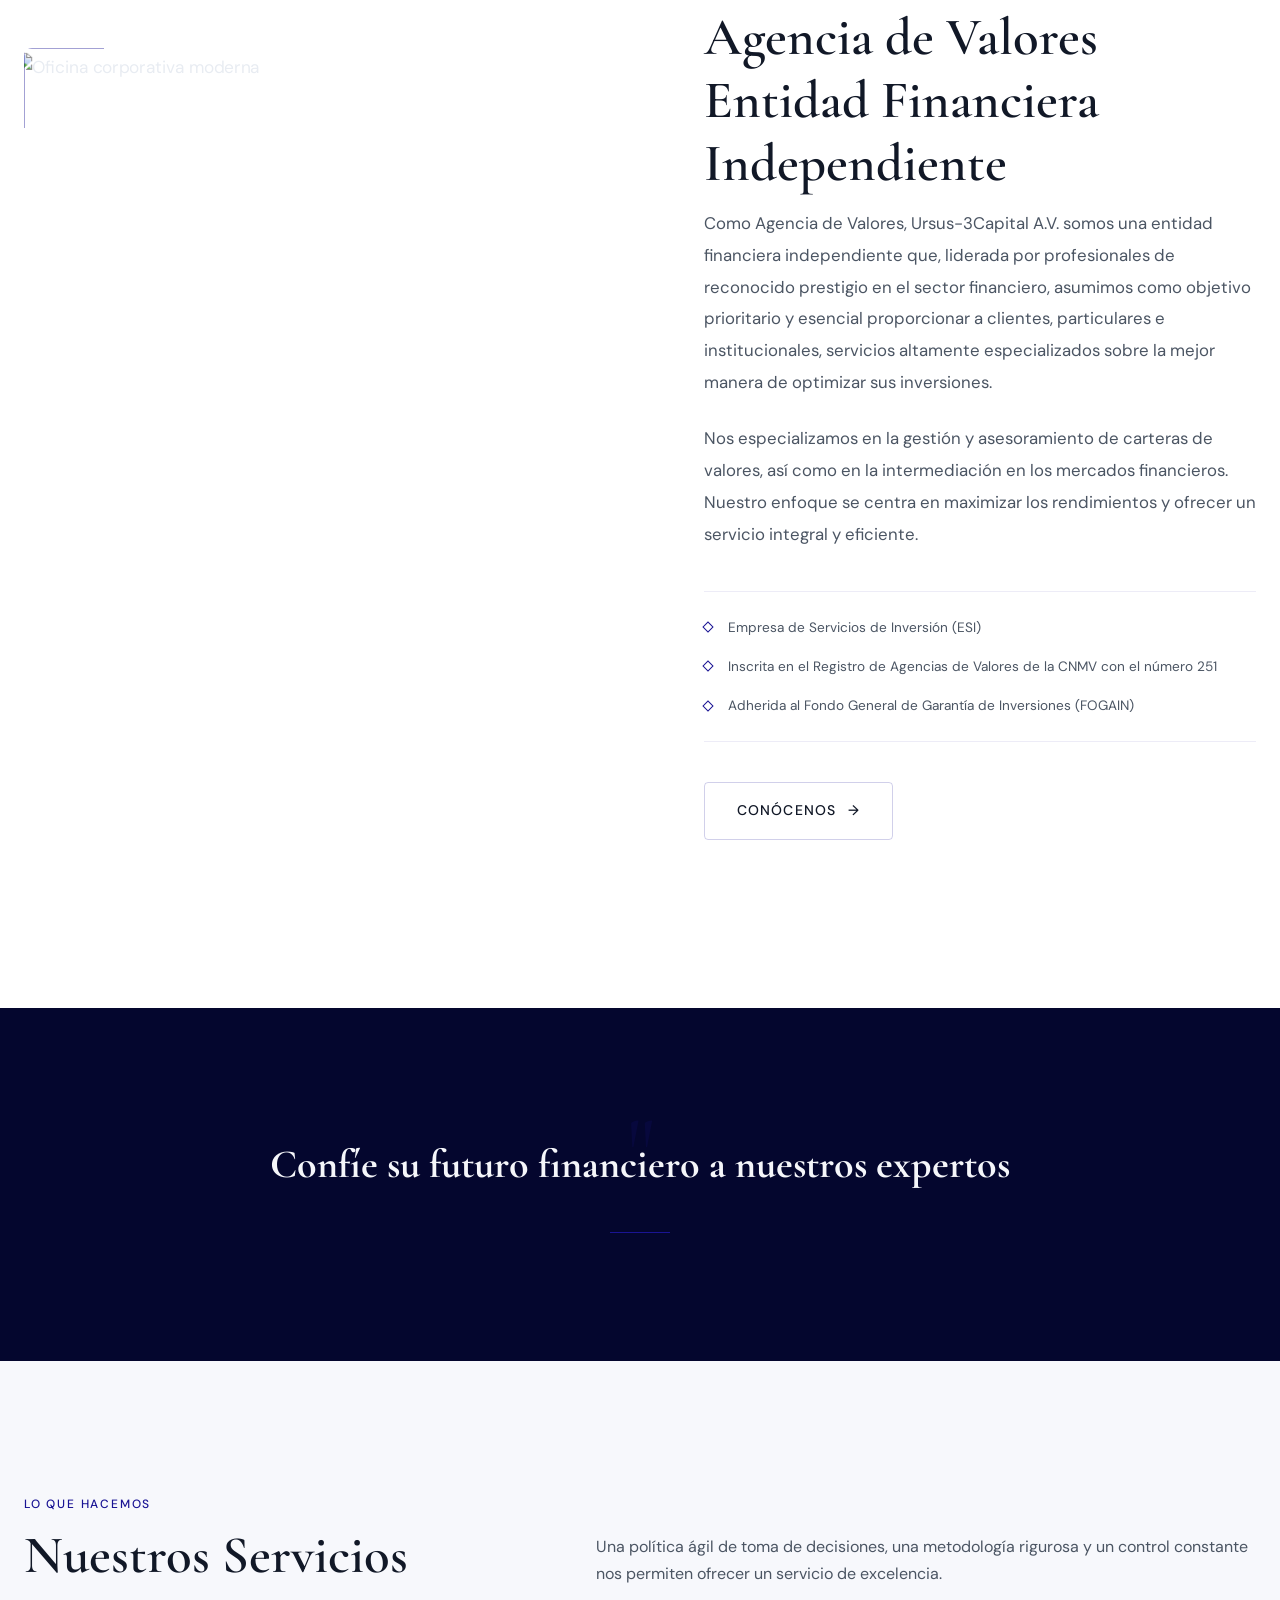
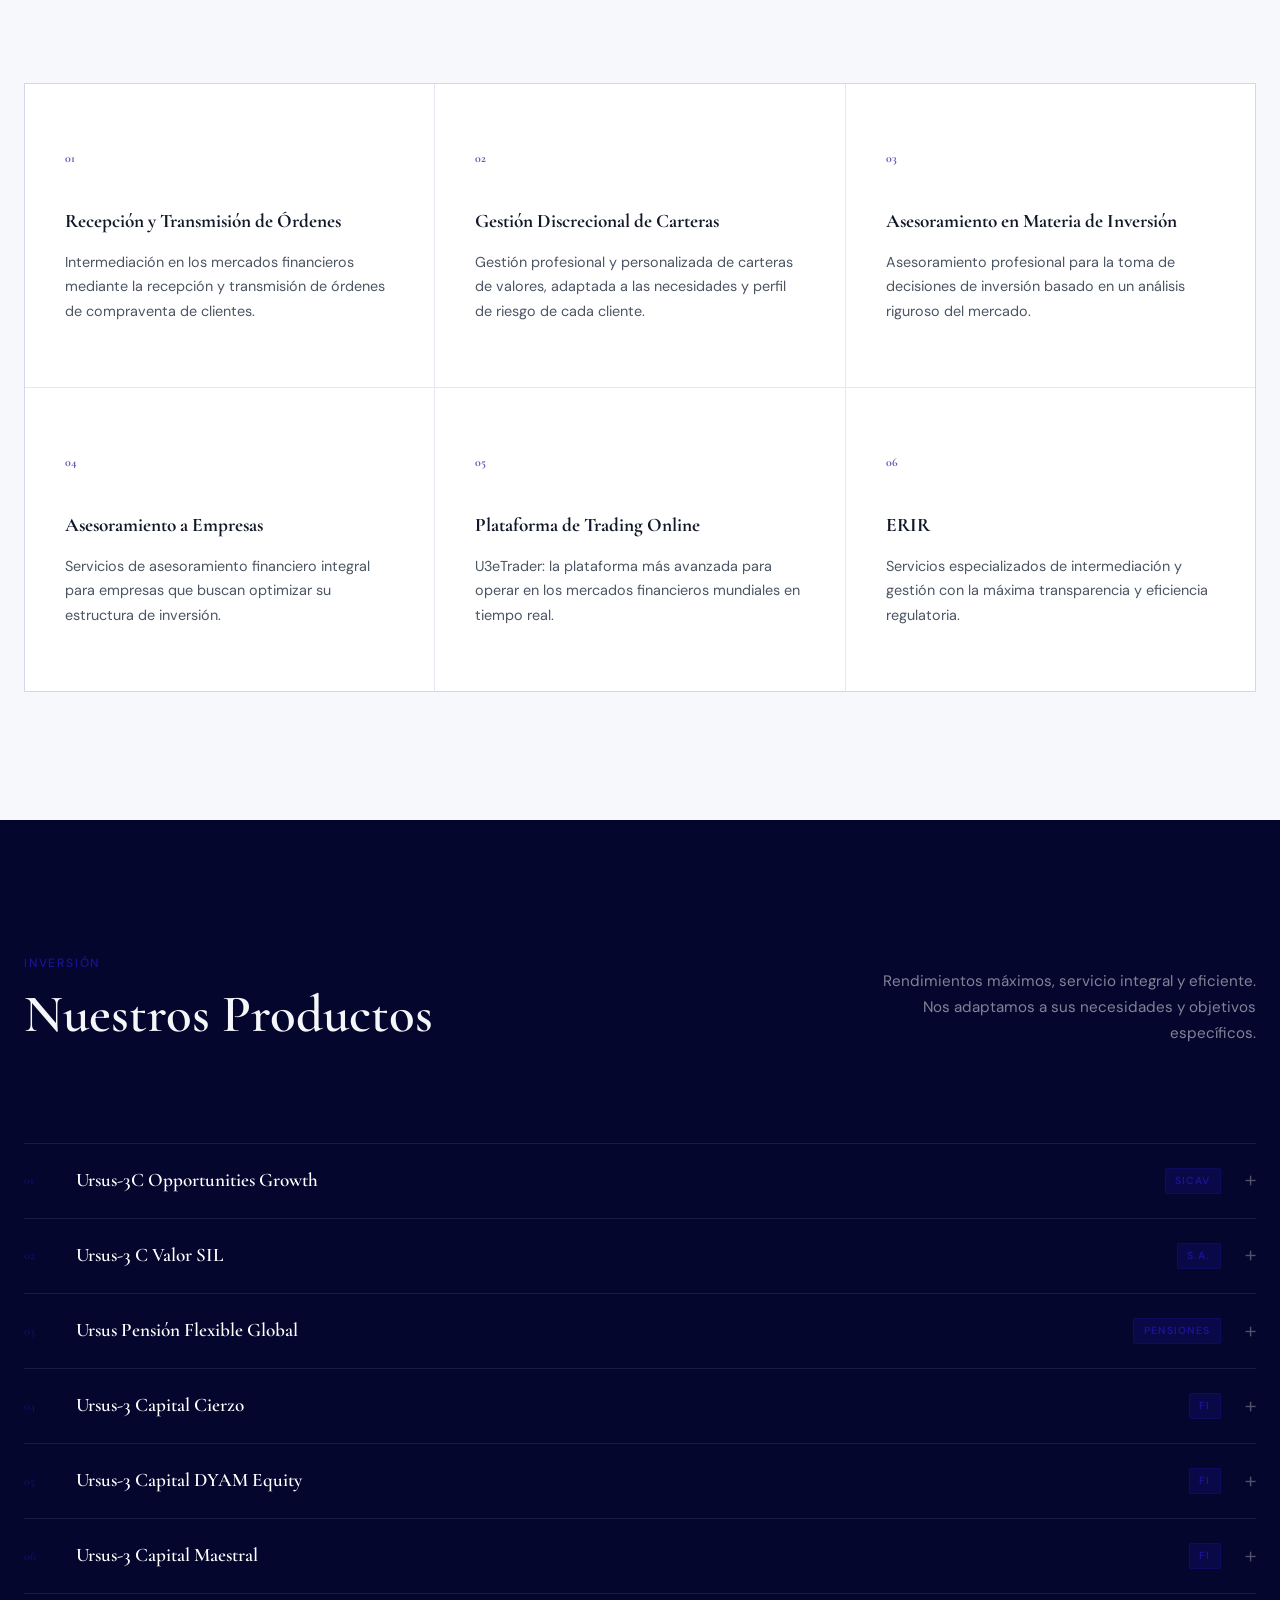
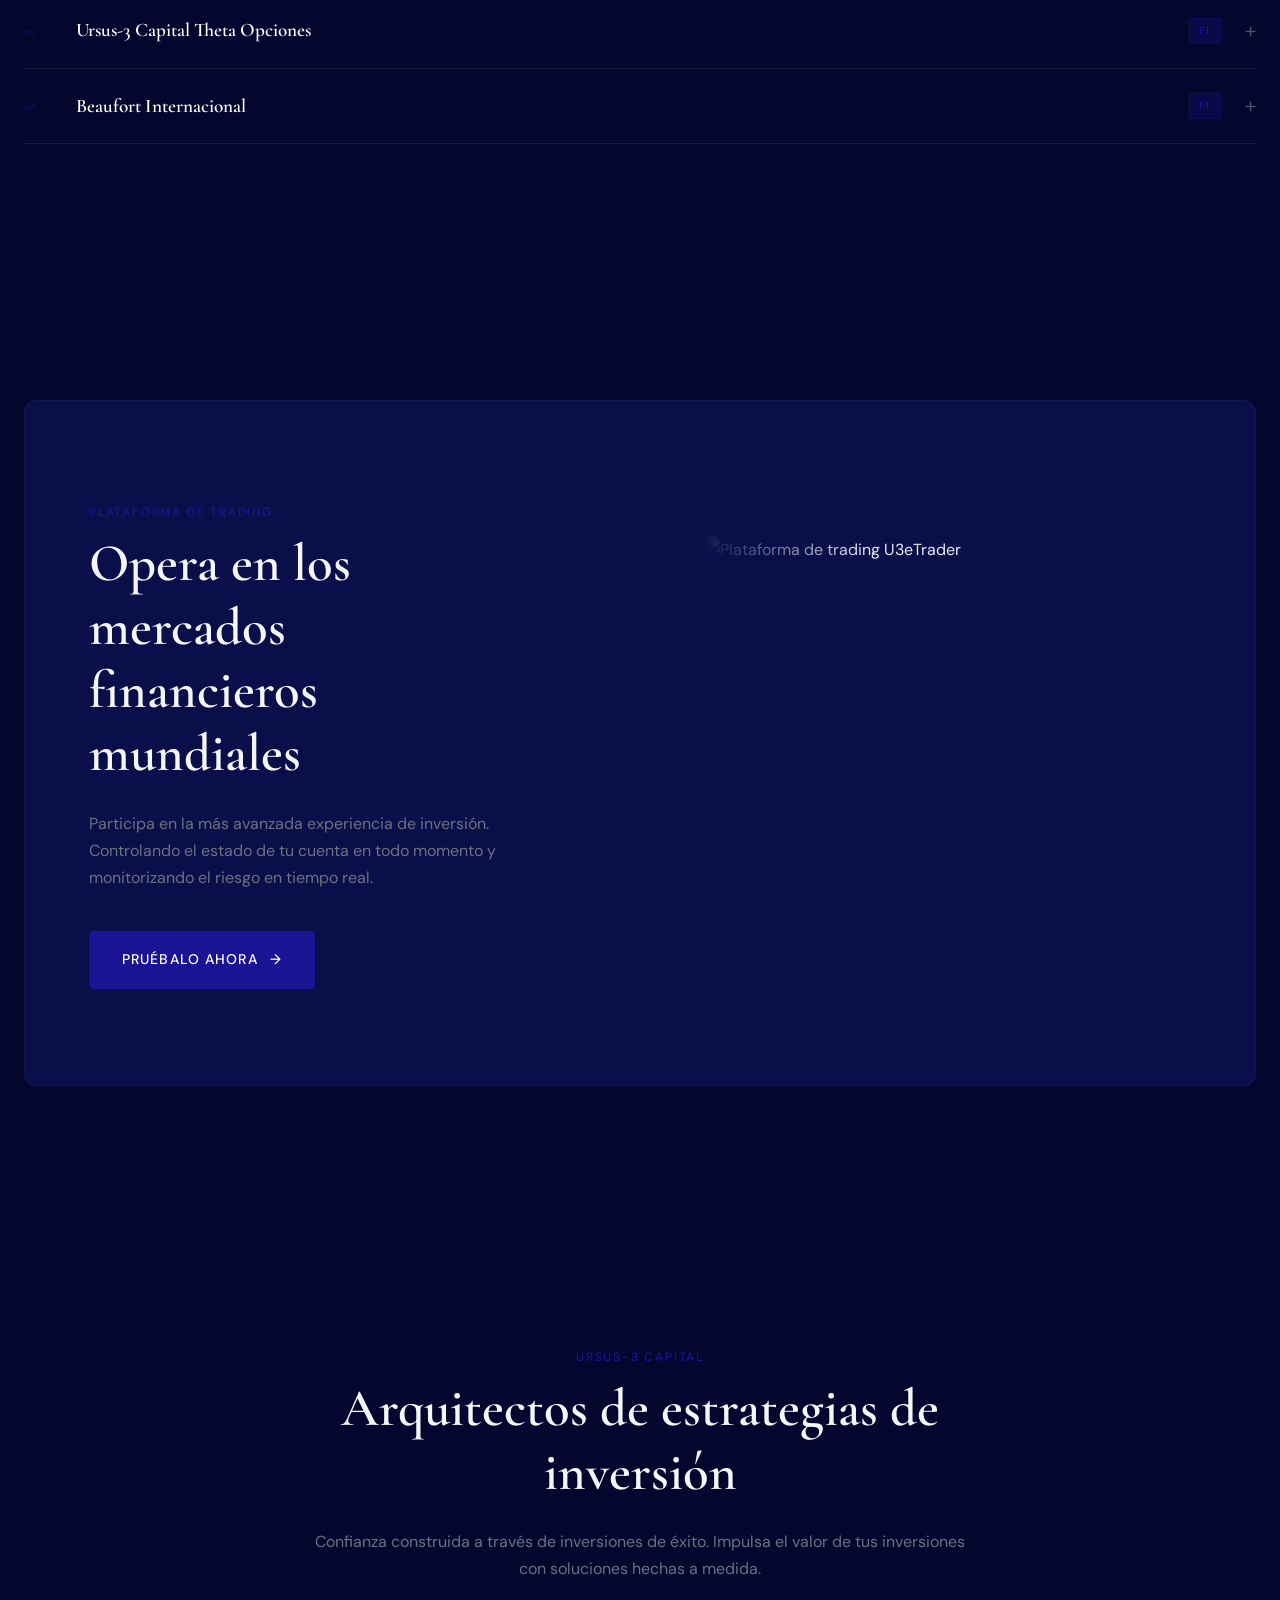
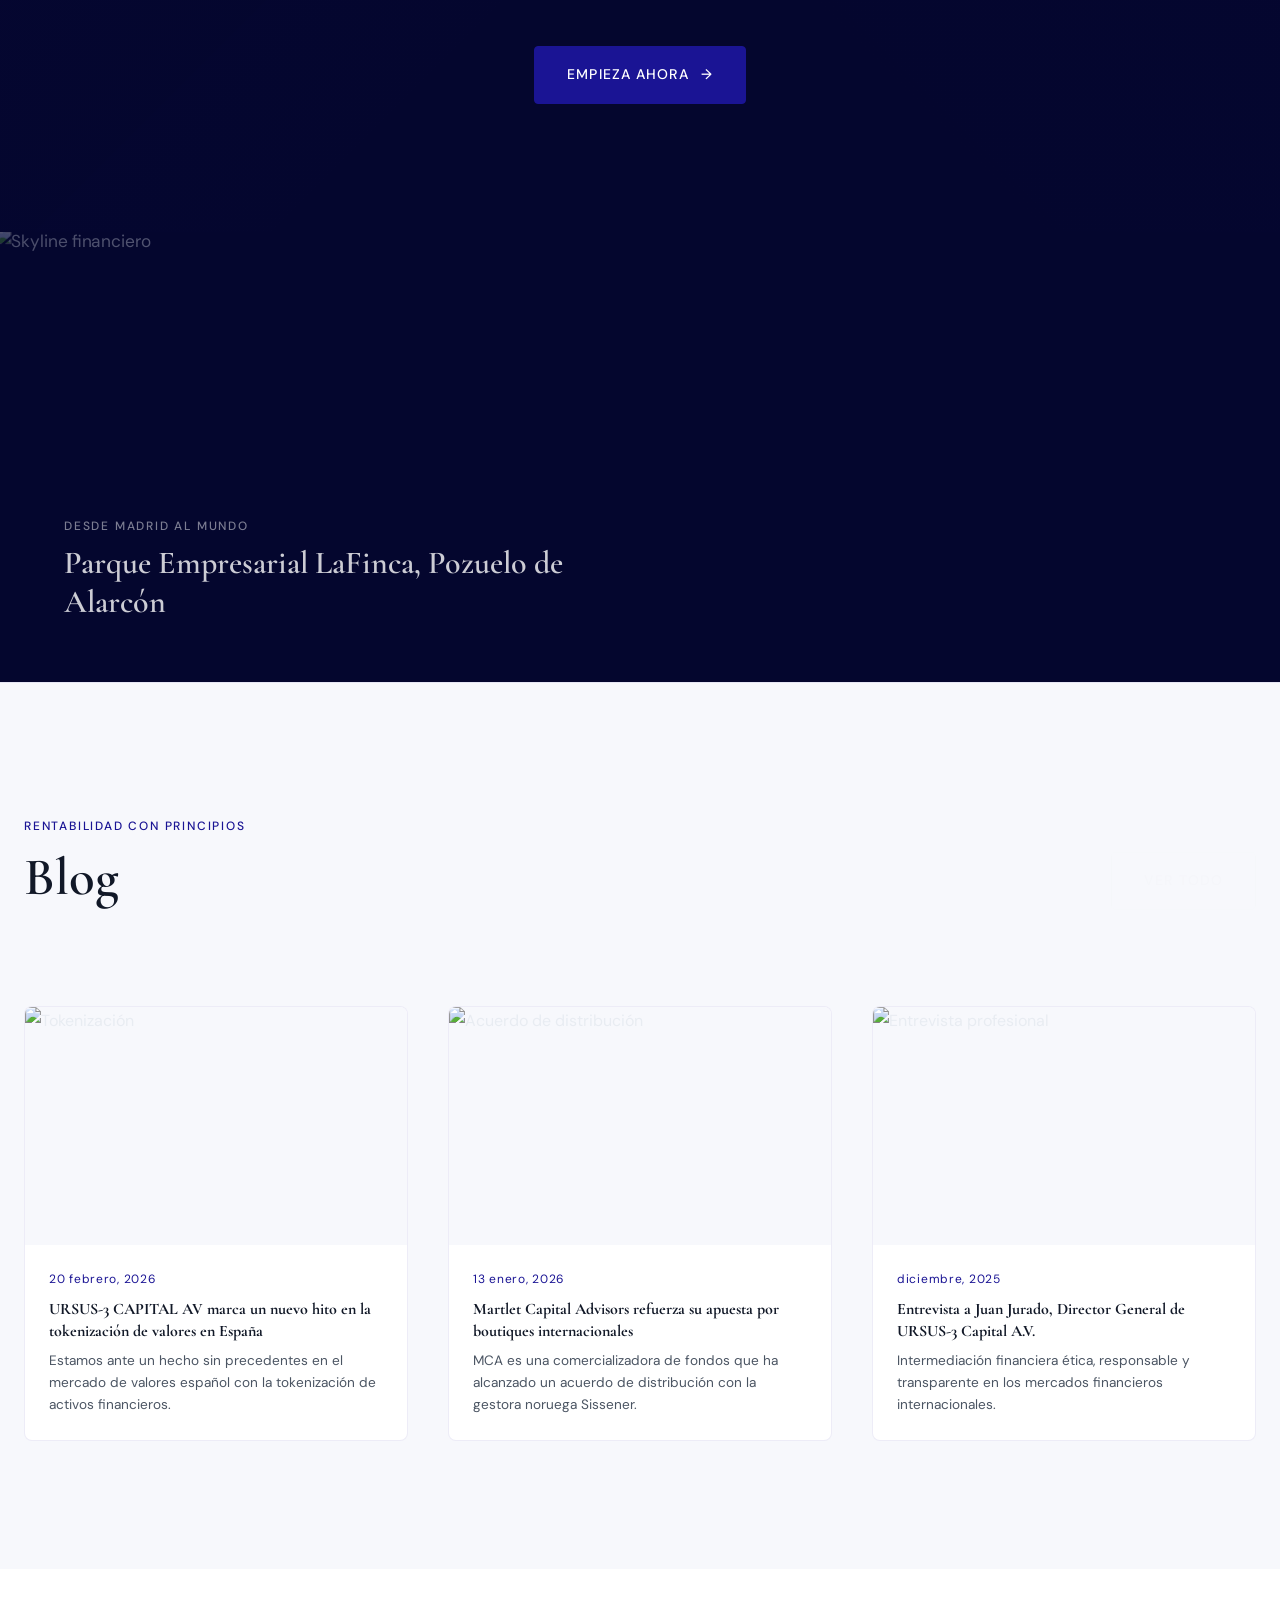
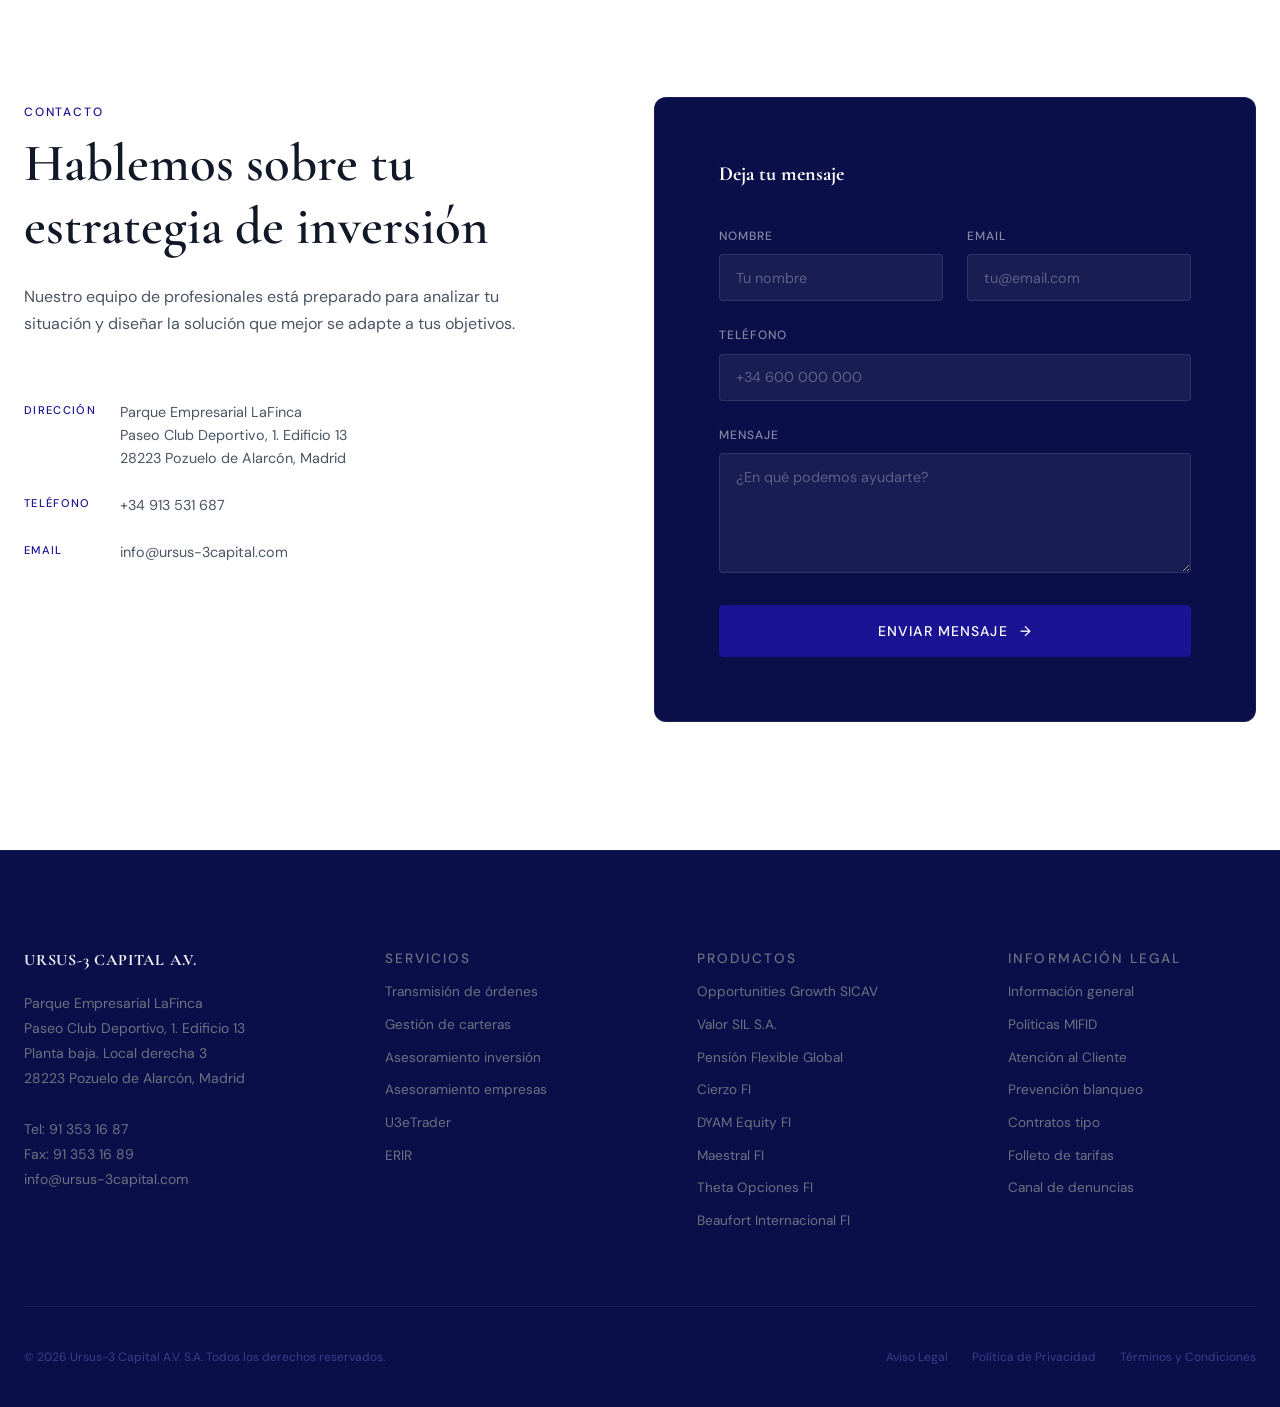
==== commit 4583c52d: "deploy: productos accordion oscuro Co-Authored-By: Claude Opus 4.6 <noreply@anthropic.com>" ====
--- a/index.html
+++ b/index.html
@@ -235,76 +235,102 @@
   <!-- ==================== PRODUCTS ==================== -->
   <section class="products section" id="productos">
     <div class="container">
-      <div class="products__header reveal">
-        <span class="label">Inversión</span>
-        <h2>Nuestros Productos</h2>
-        <p>Rendimientos máximos, servicio integral y eficiente. Nos adaptamos a sus necesidades y objetivos específicos.</p>
-      </div>
-
-      <div class="products__grid reveal-stagger">
-        <div class="product-card">
-          <div class="product-card__icon">
-            <svg width="28" height="28" viewBox="0 0 24 24" fill="none" stroke="currentColor" stroke-width="1.5"><path d="M2 20h20M5 20V10l4-6 4 6v10M17 20V4l-4 6"/><path d="M9 14h2M9 17h2"/></svg>
-          </div>
-          <h3 class="product-card__name">Ursus-3C Opportunities Growth</h3>
-          <span class="product-card__type">SICAV</span>
-          <p class="product-card__desc">Cartera de renta variable global orientada al crecimiento y oportunidades de mercado.</p>
-        </div>
-        <div class="product-card">
-          <div class="product-card__icon">
-            <svg width="28" height="28" viewBox="0 0 24 24" fill="none" stroke="currentColor" stroke-width="1.5"><rect x="3" y="3" width="18" height="18" rx="2"/><path d="M3 9h18M9 21V9"/></svg>
-          </div>
-          <h3 class="product-card__name">Ursus-3 C Valor SIL</h3>
-          <span class="product-card__type">S.A.</span>
-          <p class="product-card__desc">Sociedad de inversión libre con estrategias flexibles de alto valor añadido.</p>
-        </div>
-        <div class="product-card">
-          <div class="product-card__icon">
-            <svg width="28" height="28" viewBox="0 0 24 24" fill="none" stroke="currentColor" stroke-width="1.5"><circle cx="12" cy="12" r="10"/><path d="M12 6v6l4 2"/></svg>
-          </div>
-          <h3 class="product-card__name">Ursus Pensión Flexible Global</h3>
-          <span class="product-card__type">Pensiones</span>
-          <p class="product-card__desc">Plan de pensiones global con gestión flexible adaptada a tu horizonte temporal.</p>
-        </div>
-        <div class="product-card">
-          <div class="product-card__icon">
-            <svg width="28" height="28" viewBox="0 0 24 24" fill="none" stroke="currentColor" stroke-width="1.5"><path d="M22 12h-4l-3 9L9 3l-3 9H2"/></svg>
-          </div>
-          <h3 class="product-card__name">Ursus-3 Capital Cierzo</h3>
-          <span class="product-card__type">FI</span>
-          <p class="product-card__desc">Fondo de inversión mixto con enfoque en preservación de capital y crecimiento moderado.</p>
-        </div>
-        <div class="product-card">
-          <div class="product-card__icon">
-            <svg width="28" height="28" viewBox="0 0 24 24" fill="none" stroke="currentColor" stroke-width="1.5"><path d="M12 2L2 7l10 5 10-5-10-5z"/><path d="M2 17l10 5 10-5"/><path d="M2 12l10 5 10-5"/></svg>
-          </div>
-          <h3 class="product-card__name">Ursus-3 Capital DYAM Equity</h3>
-          <span class="product-card__type">FI</span>
-          <p class="product-card__desc">Renta variable dinámica con gestión activa basada en análisis fundamental.</p>
-        </div>
-        <div class="product-card">
-          <div class="product-card__icon">
-            <svg width="28" height="28" viewBox="0 0 24 24" fill="none" stroke="currentColor" stroke-width="1.5"><path d="M18 20V10M12 20V4M6 20v-6"/></svg>
-          </div>
-          <h3 class="product-card__name">Ursus-3 Capital Maestral</h3>
-          <span class="product-card__type">FI</span>
-          <p class="product-card__desc">Fondo mixto flexible con asignación táctica de activos globales.</p>
-        </div>
-        <div class="product-card">
-          <div class="product-card__icon">
-            <svg width="28" height="28" viewBox="0 0 24 24" fill="none" stroke="currentColor" stroke-width="1.5"><path d="M4 15s1-1 4-1 5 2 8 2 4-1 4-1V3s-1 1-4 1-5-2-8-2-4 1-4 1z"/><line x1="4" y1="22" x2="4" y2="15"/></svg>
-          </div>
-          <h3 class="product-card__name">Ursus-3 Capital Theta Opciones</h3>
-          <span class="product-card__type">FI</span>
-          <p class="product-card__desc">Estrategias con opciones financieras para generación de rentas periódicas.</p>
-        </div>
-        <div class="product-card">
-          <div class="product-card__icon">
-            <svg width="28" height="28" viewBox="0 0 24 24" fill="none" stroke="currentColor" stroke-width="1.5"><circle cx="12" cy="12" r="10"/><line x1="2" y1="12" x2="22" y2="12"/><path d="M12 2a15 15 0 0 1 4 10 15 15 0 0 1-4 10 15 15 0 0 1-4-10 15 15 0 0 1 4-10z"/></svg>
-          </div>
-          <h3 class="product-card__name">Beaufort Internacional</h3>
-          <span class="product-card__type">FI</span>
-          <p class="product-card__desc">Fondo internacional diversificado con exposición a mercados globales.</p>
+      <div class="products__top reveal">
+        <div class="products__header">
+          <span class="label">Inversión</span>
+          <h2>Nuestros Productos</h2>
+        </div>
+        <p class="products__intro">Rendimientos máximos, servicio integral y eficiente. Nos adaptamos a sus necesidades y objetivos específicos.</p>
+      </div>
+
+      <div class="products__accordion">
+        <div class="product-row reveal">
+          <div class="product-row__head">
+            <span class="product-row__num">01</span>
+            <h3 class="product-row__name">Ursus-3C Opportunities Growth</h3>
+            <span class="product-row__badge">SICAV</span>
+            <span class="product-row__toggle">+</span>
+          </div>
+          <div class="product-row__body">
+            <p>Cartera de renta variable global orientada al crecimiento y oportunidades de mercado.</p>
+          </div>
+        </div>
+        <div class="product-row reveal">
+          <div class="product-row__head">
+            <span class="product-row__num">02</span>
+            <h3 class="product-row__name">Ursus-3 C Valor SIL</h3>
+            <span class="product-row__badge">S.A.</span>
+            <span class="product-row__toggle">+</span>
+          </div>
+          <div class="product-row__body">
+            <p>Sociedad de inversión libre con estrategias flexibles de alto valor añadido.</p>
+          </div>
+        </div>
+        <div class="product-row reveal">
+          <div class="product-row__head">
+            <span class="product-row__num">03</span>
+            <h3 class="product-row__name">Ursus Pensión Flexible Global</h3>
+            <span class="product-row__badge">Pensiones</span>
+            <span class="product-row__toggle">+</span>
+          </div>
+          <div class="product-row__body">
+            <p>Plan de pensiones global con gestión flexible adaptada a tu horizonte temporal.</p>
+          </div>
+        </div>
+        <div class="product-row reveal">
+          <div class="product-row__head">
+            <span class="product-row__num">04</span>
+            <h3 class="product-row__name">Ursus-3 Capital Cierzo</h3>
+            <span class="product-row__badge">FI</span>
+            <span class="product-row__toggle">+</span>
+          </div>
+          <div class="product-row__body">
+            <p>Fondo de inversión mixto con enfoque en preservación de capital y crecimiento moderado.</p>
+          </div>
+        </div>
+        <div class="product-row reveal">
+          <div class="product-row__head">
+            <span class="product-row__num">05</span>
+            <h3 class="product-row__name">Ursus-3 Capital DYAM Equity</h3>
+            <span class="product-row__badge">FI</span>
+            <span class="product-row__toggle">+</span>
+          </div>
+          <div class="product-row__body">
+            <p>Renta variable dinámica con gestión activa basada en análisis fundamental.</p>
+          </div>
+        </div>
+        <div class="product-row reveal">
+          <div class="product-row__head">
+            <span class="product-row__num">06</span>
+            <h3 class="product-row__name">Ursus-3 Capital Maestral</h3>
+            <span class="product-row__badge">FI</span>
+            <span class="product-row__toggle">+</span>
+          </div>
+          <div class="product-row__body">
+            <p>Fondo mixto flexible con asignación táctica de activos globales.</p>
+          </div>
+        </div>
+        <div class="product-row reveal">
+          <div class="product-row__head">
+            <span class="product-row__num">07</span>
+            <h3 class="product-row__name">Ursus-3 Capital Theta Opciones</h3>
+            <span class="product-row__badge">FI</span>
+            <span class="product-row__toggle">+</span>
+          </div>
+          <div class="product-row__body">
+            <p>Estrategias con opciones financieras para generación de rentas periódicas.</p>
+          </div>
+        </div>
+        <div class="product-row reveal">
+          <div class="product-row__head">
+            <span class="product-row__num">08</span>
+            <h3 class="product-row__name">Beaufort Internacional</h3>
+            <span class="product-row__badge">FI</span>
+            <span class="product-row__toggle">+</span>
+          </div>
+          <div class="product-row__body">
+            <p>Fondo internacional diversificado con exposición a mercados globales.</p>
+          </div>
         </div>
       </div>
     </div>
--- a/assets/css/homepage.css
+++ b/assets/css/homepage.css
@@ -47,7 +47,7 @@
   position: relative;
   z-index: 1;
   display: grid;
-  grid-template-columns: 1fr 0.75fr;
+  grid-template-columns: 1fr 1fr;
   gap: var(--sp-2xl);
   align-items: end;
 }
@@ -159,9 +159,9 @@
 /* Credentials bar — full-width below hero split */
 .hero__credentials {
   display: flex;
-  justify-content: flex-start;
+  justify-content: center;
   gap: var(--sp-xl);
-  margin-top: var(--sp-xl);
+  margin-top: var(--sp-3xl);
   padding-top: var(--sp-lg);
   border-top: 1px solid rgba(255, 255, 255, 0.08);
 }
@@ -443,94 +443,109 @@
   line-height: 1.7;
 }
 
-/* ---- PRODUCTS (light) ---- */
+/* ---- PRODUCTS (dark accordion) ---- */
 .products {
   padding: var(--sp-3xl) 0;
-  background: var(--bg-light);
-  border-top: 1px solid var(--border-light);
-}
-
-.products__header {
+  background: var(--midnight);
+  color: var(--pure-white);
+}
+
+.products__top {
+  display: flex;
+  justify-content: space-between;
+  align-items: flex-end;
   margin-bottom: var(--sp-2xl);
-  max-width: 600px;
-}
-.products__header h2 { margin-top: 0.5rem; color: var(--text-dark); }
-.products__header p { margin-top: 0.5rem; color: var(--text-mid); }
-
-.products__grid {
-  display: grid;
-  grid-template-columns: repeat(4, 1fr);
+  gap: var(--sp-xl);
+}
+.products__header h2 { margin-top: 0.5rem; }
+.products__intro {
+  max-width: 400px;
+  font-size: 0.95rem;
+  color: rgba(255, 255, 255, 0.5);
+  line-height: 1.7;
+  text-align: right;
+}
+
+.products__accordion {
+  border-top: 1px solid rgba(255, 255, 255, 0.08);
+}
+
+.product-row {
+  border-bottom: 1px solid rgba(255, 255, 255, 0.08);
+  cursor: pointer;
+  transition: background var(--dur-fast) var(--ease-out);
+}
+.product-row:hover {
+  background: rgba(255, 255, 255, 0.02);
+}
+
+.product-row__head {
+  display: flex;
+  align-items: center;
   gap: var(--sp-md);
-}
-
-.product-card {
-  background: var(--pure-white);
-  border: 1px solid var(--border-light);
-  border-radius: var(--r-md);
-  padding: var(--sp-lg) var(--sp-md);
-  transition: all var(--dur) var(--ease-out);
-  position: relative;
-  overflow: hidden;
-}
-.product-card::after {
-  content: '';
-  position: absolute;
-  bottom: 0;
-  left: 0;
-  width: 100%;
-  height: 2px;
-  background: var(--gold);
-  transform: scaleX(0);
-  transform-origin: left;
-  transition: transform var(--dur) var(--ease-out);
-}
-.product-card:hover {
-  border-color: rgba(26, 20, 148, 0.15);
-  transform: translateY(-4px);
-  box-shadow: 0 12px 40px rgba(26, 20, 148, 0.08);
-}
-.product-card:hover::after {
-  transform: scaleX(1);
-}
-
-.product-card__icon {
-  width: 48px;
-  height: 48px;
-  border-radius: var(--r-sm);
-  background: var(--gold-pale);
-  display: flex;
-  align-items: center;
-  justify-content: center;
+  padding: var(--sp-md) 0;
+}
+
+.product-row__num {
+  font-family: var(--font-display);
+  font-size: 0.75rem;
+  font-weight: 600;
   color: var(--gold);
-  margin-bottom: var(--sp-md);
-}
-
-.product-card__name {
+  opacity: 0.6;
+  min-width: 28px;
+}
+
+.product-row__name {
   font-family: var(--font-display);
-  font-size: 1.05rem;
-  font-weight: 700;
-  color: var(--text-dark);
-  line-height: 1.3;
-  margin-bottom: 0.35rem;
-}
-
-.product-card__type {
-  display: inline-block;
+  font-size: clamp(1.1rem, 1.5vw, 1.4rem);
+  font-weight: 600;
+  color: var(--pure-white);
+  flex: 1;
+  transition: color var(--dur-fast) var(--ease-out);
+}
+.product-row:hover .product-row__name {
+  color: var(--gold-light);
+}
+
+.product-row__badge {
   font-size: 0.65rem;
   font-weight: 600;
   letter-spacing: 0.1em;
   text-transform: uppercase;
   color: var(--gold);
-  background: var(--gold-pale);
-  padding: 0.15rem 0.5rem;
+  background: rgba(26, 20, 148, 0.25);
+  border: 1px solid rgba(26, 20, 148, 0.3);
+  padding: 0.2rem 0.6rem;
   border-radius: 2px;
-  margin-bottom: var(--sp-sm);
-}
-
-.product-card__desc {
-  font-size: 0.85rem;
-  color: var(--text-mid);
-  line-height: 1.6;
+}
+
+.product-row__toggle {
+  font-size: 1.4rem;
+  font-weight: 300;
+  color: rgba(255, 255, 255, 0.3);
+  transition: transform var(--dur-fast) var(--ease-out), color var(--dur-fast) var(--ease-out);
+  line-height: 1;
+}
+.product-row--open .product-row__toggle {
+  transform: rotate(45deg);
+  color: var(--gold);
+}
+
+.product-row__body {
+  max-height: 0;
+  overflow: hidden;
+  transition: max-height 0.4s cubic-bezier(0.16, 1, 0.3, 1), padding 0.4s cubic-bezier(0.16, 1, 0.3, 1);
+  padding: 0 0 0 calc(28px + var(--sp-md));
+}
+.product-row--open .product-row__body {
+  max-height: 120px;
+  padding-bottom: var(--sp-md);
+}
+.product-row__body p {
+  font-size: 0.9rem;
+  color: rgba(255, 255, 255, 0.45);
+  line-height: 1.7;
+  max-width: 600px;
 }
 
 /* ---- PLATFORM ---- */
@@ -845,7 +860,7 @@
 /* ---- RESPONSIVE ---- */
 @media (max-width: 1024px) {
   .hero__split {
-    grid-template-columns: 1fr 0.7fr;
+    grid-template-columns: 1fr 0.8fr;
     gap: var(--sp-xl);
   }
 
@@ -865,10 +880,6 @@
   .platform__visual { display: none; }
   .platform__content { padding: var(--sp-xl); }
 
-  .products__grid {
-    grid-template-columns: repeat(2, 1fr);
-  }
-
   .blog__grid { grid-template-columns: repeat(2, 1fr); }
 }
 
@@ -903,7 +914,12 @@
   .services__header { flex-direction: column; align-items: flex-start; gap: var(--sp-md); }
   .services__grid { grid-template-columns: 1fr; }
 
-  .products__grid { grid-template-columns: 1fr; }
+  .products__top {
+    flex-direction: column;
+    align-items: flex-start;
+  }
+  .products__intro { text-align: left; }
+  .product-row__badge { display: none; }
 
   .image-banner__inner {
     height: 40vh;
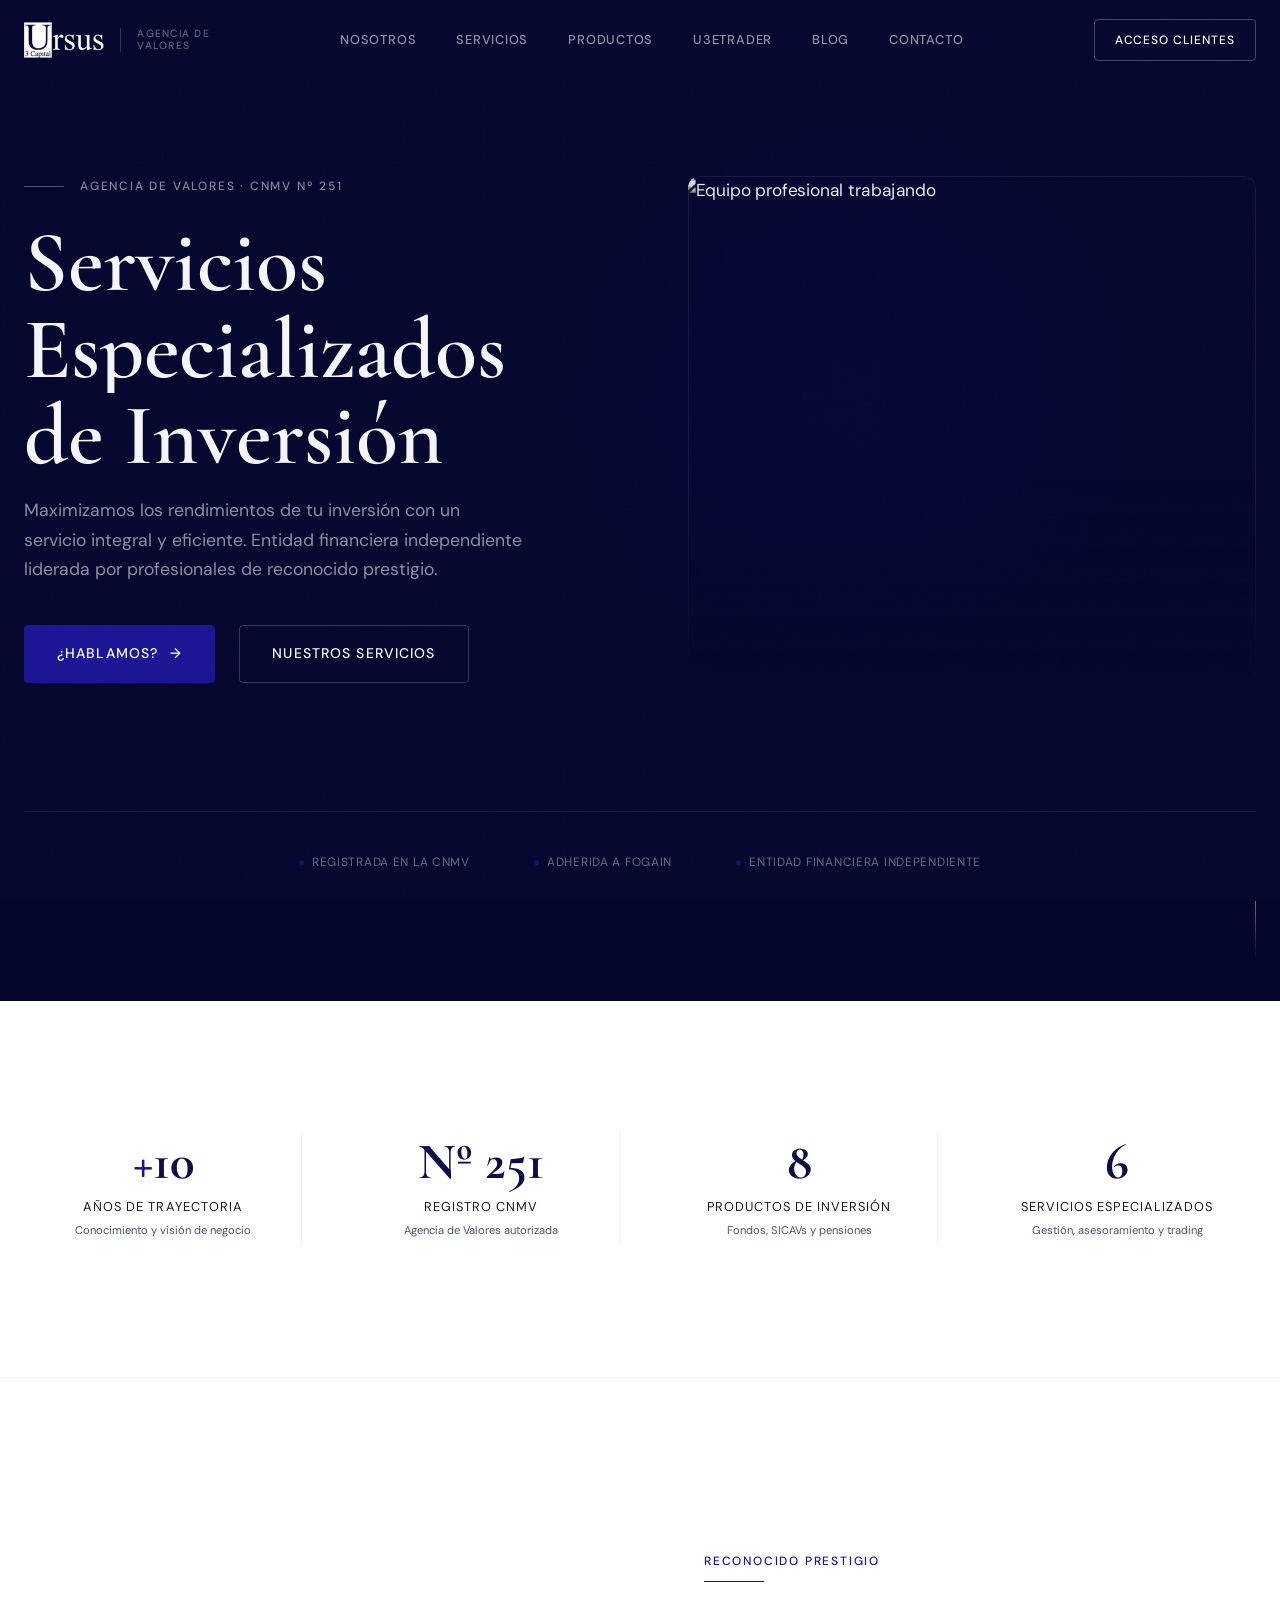
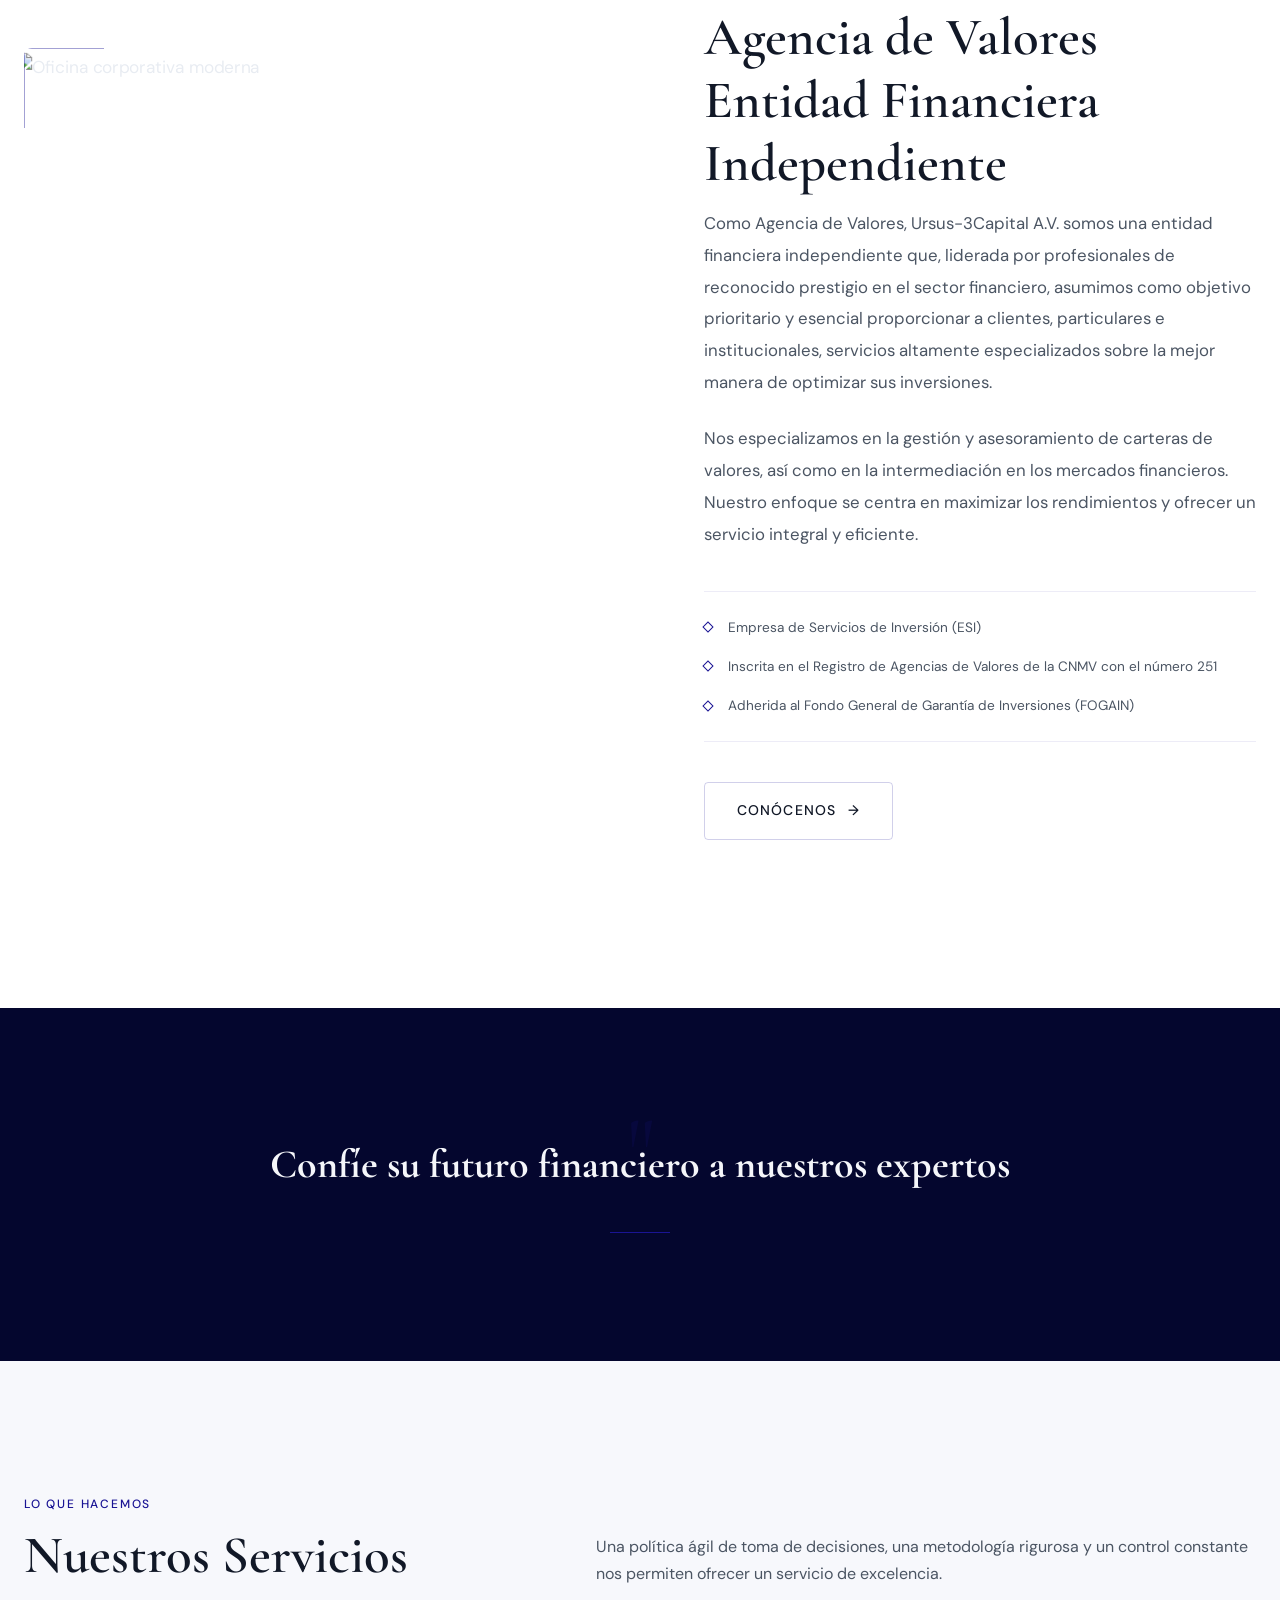
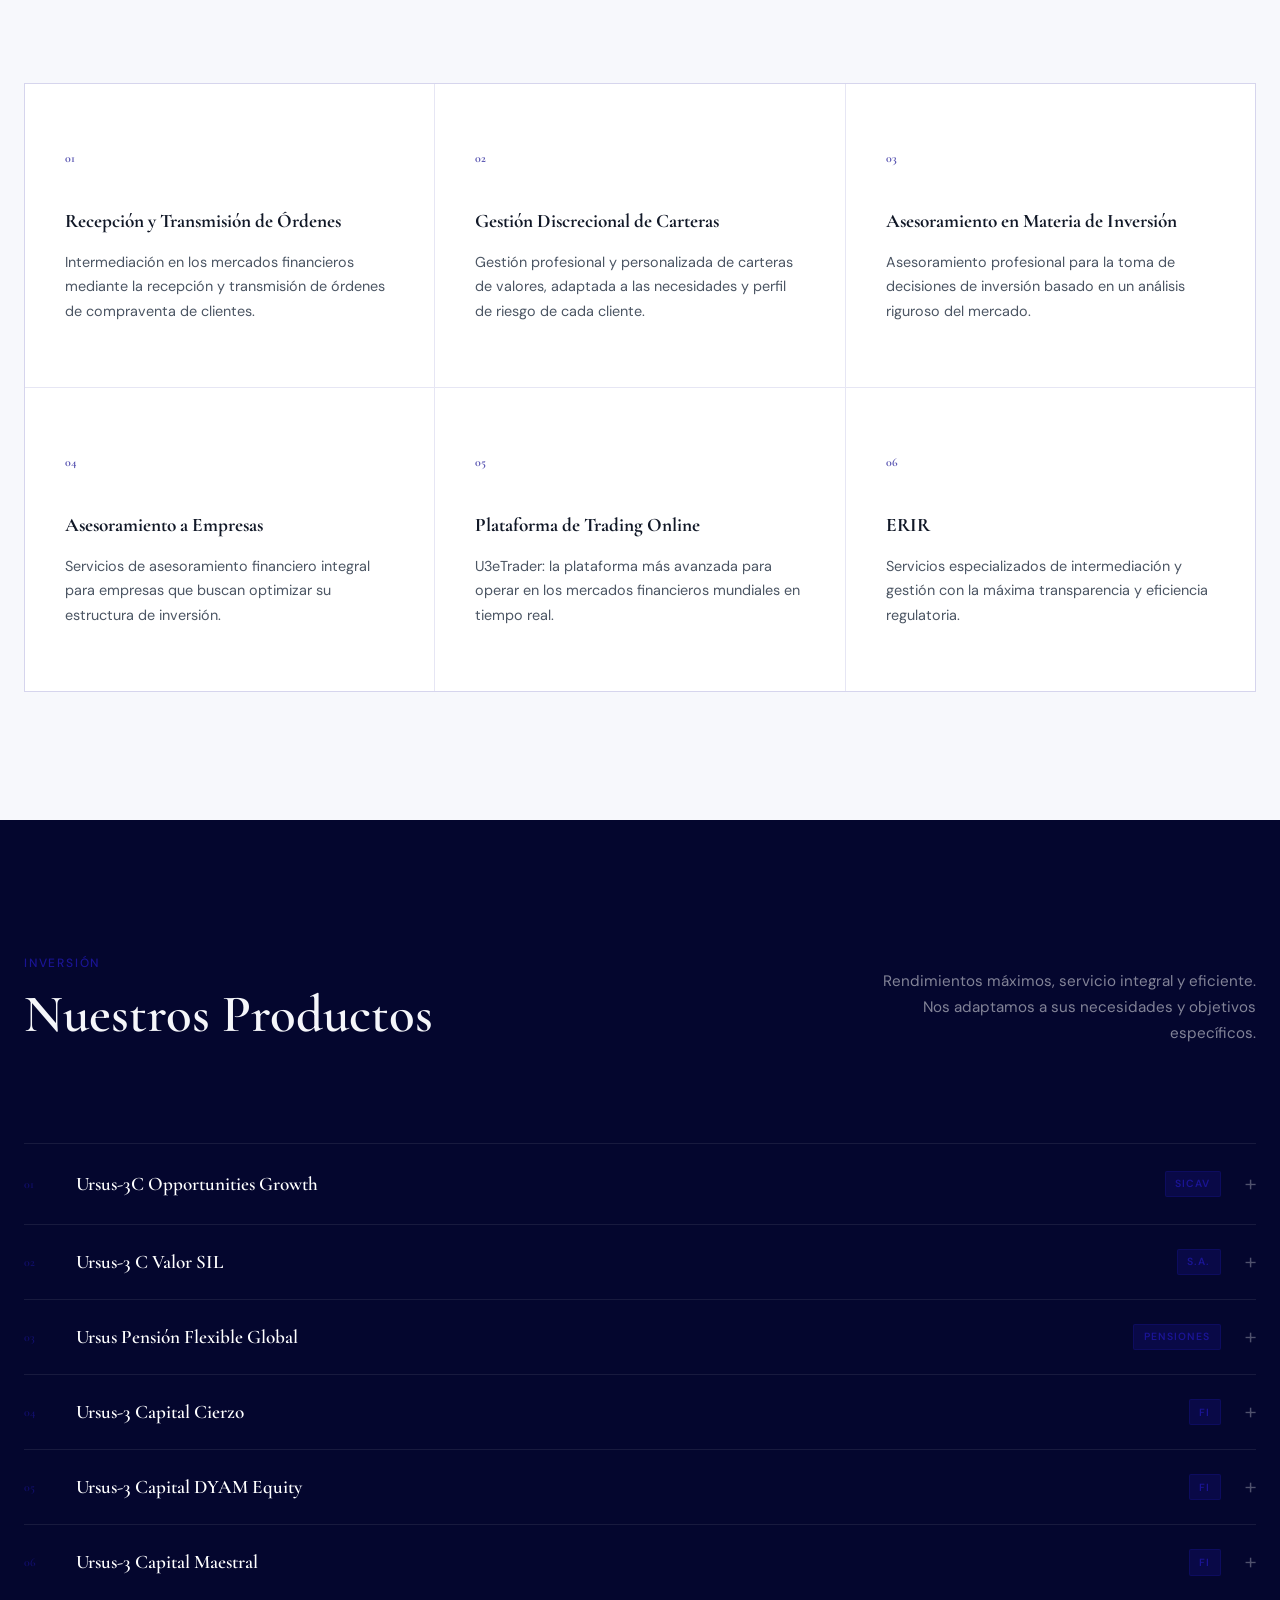
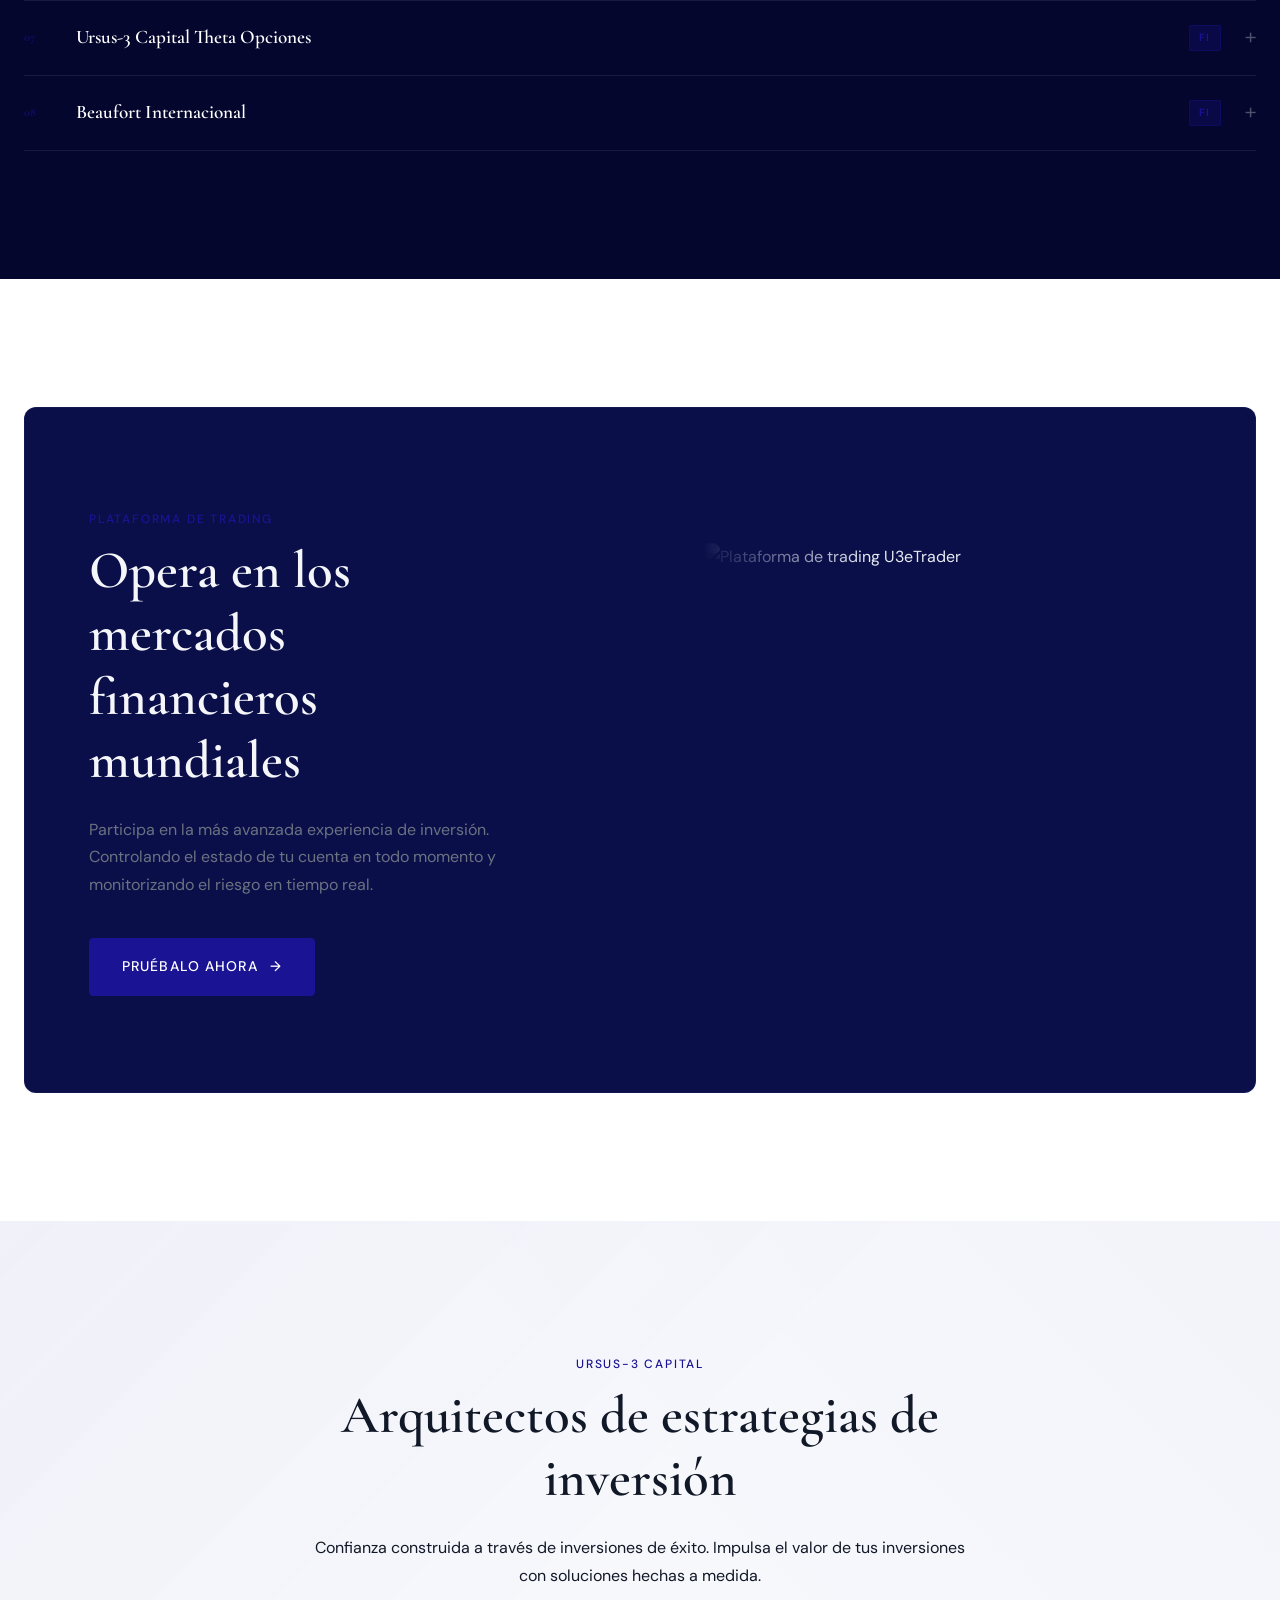
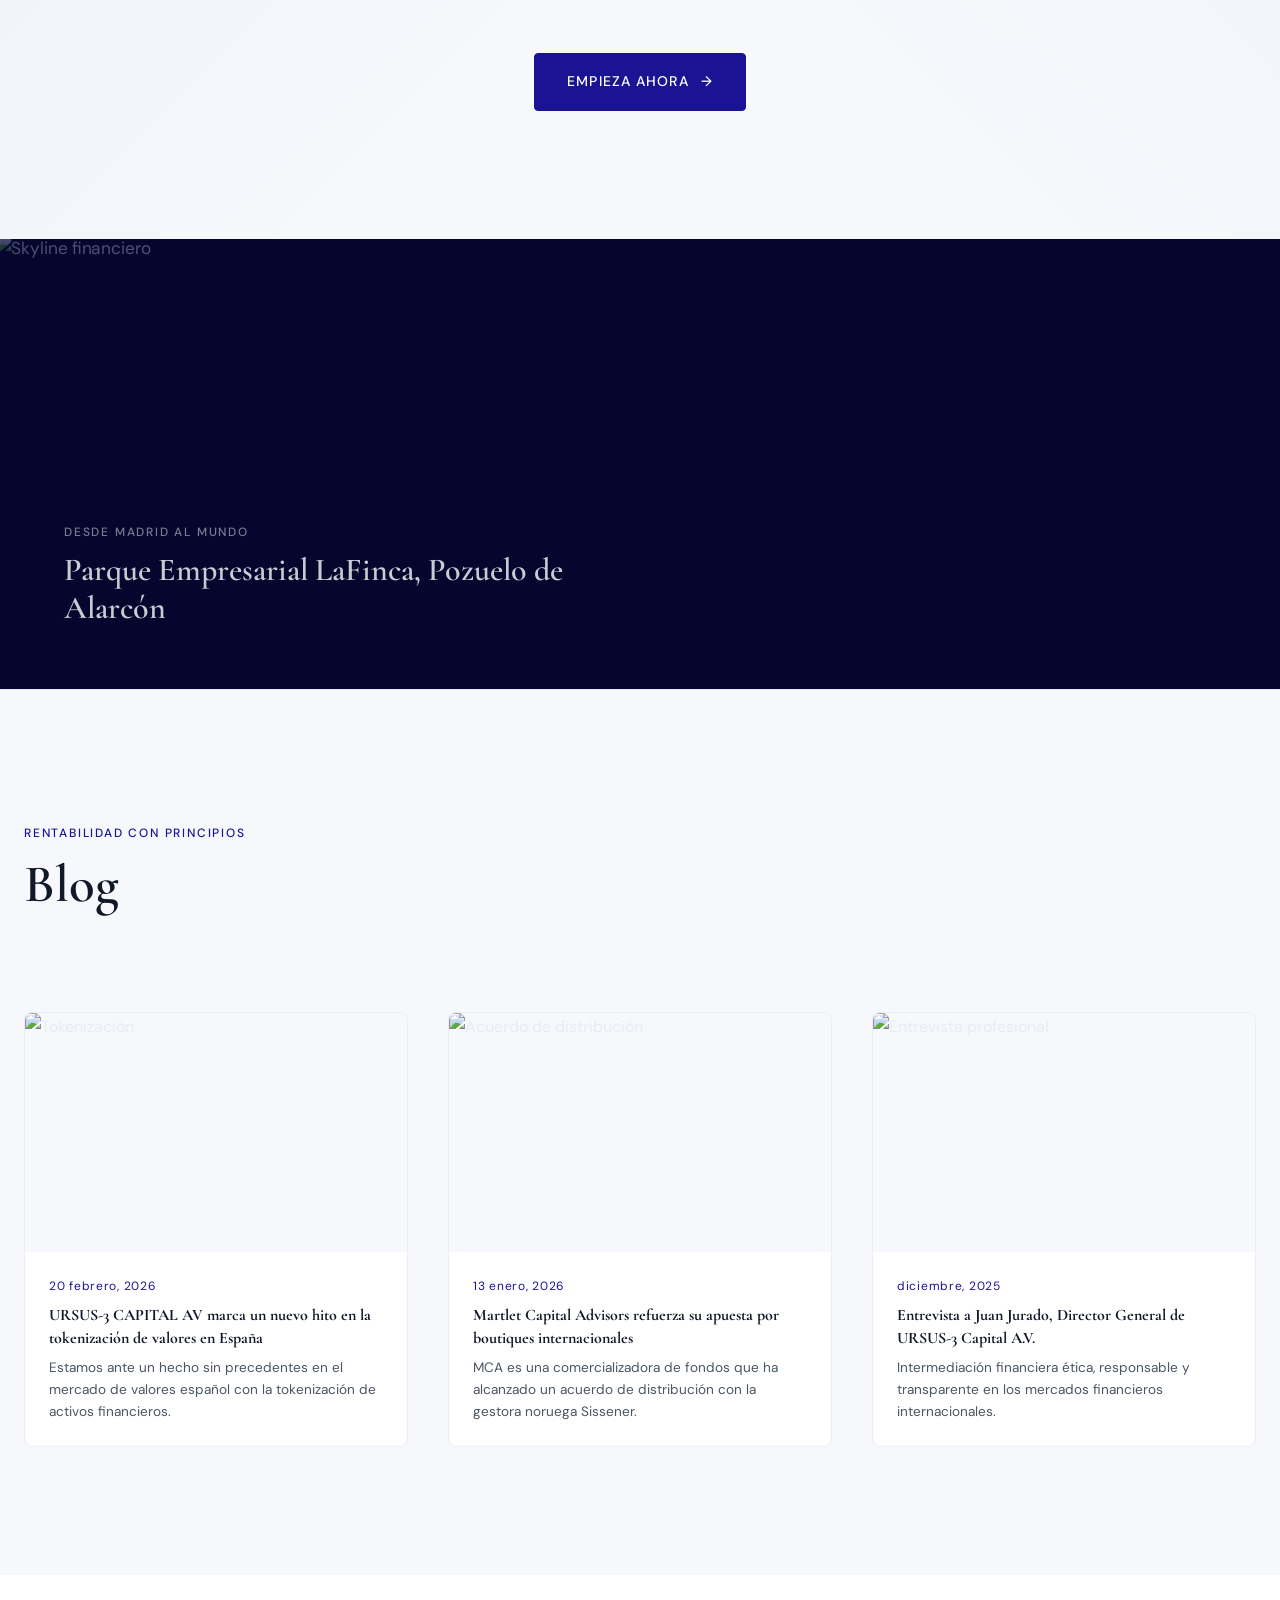
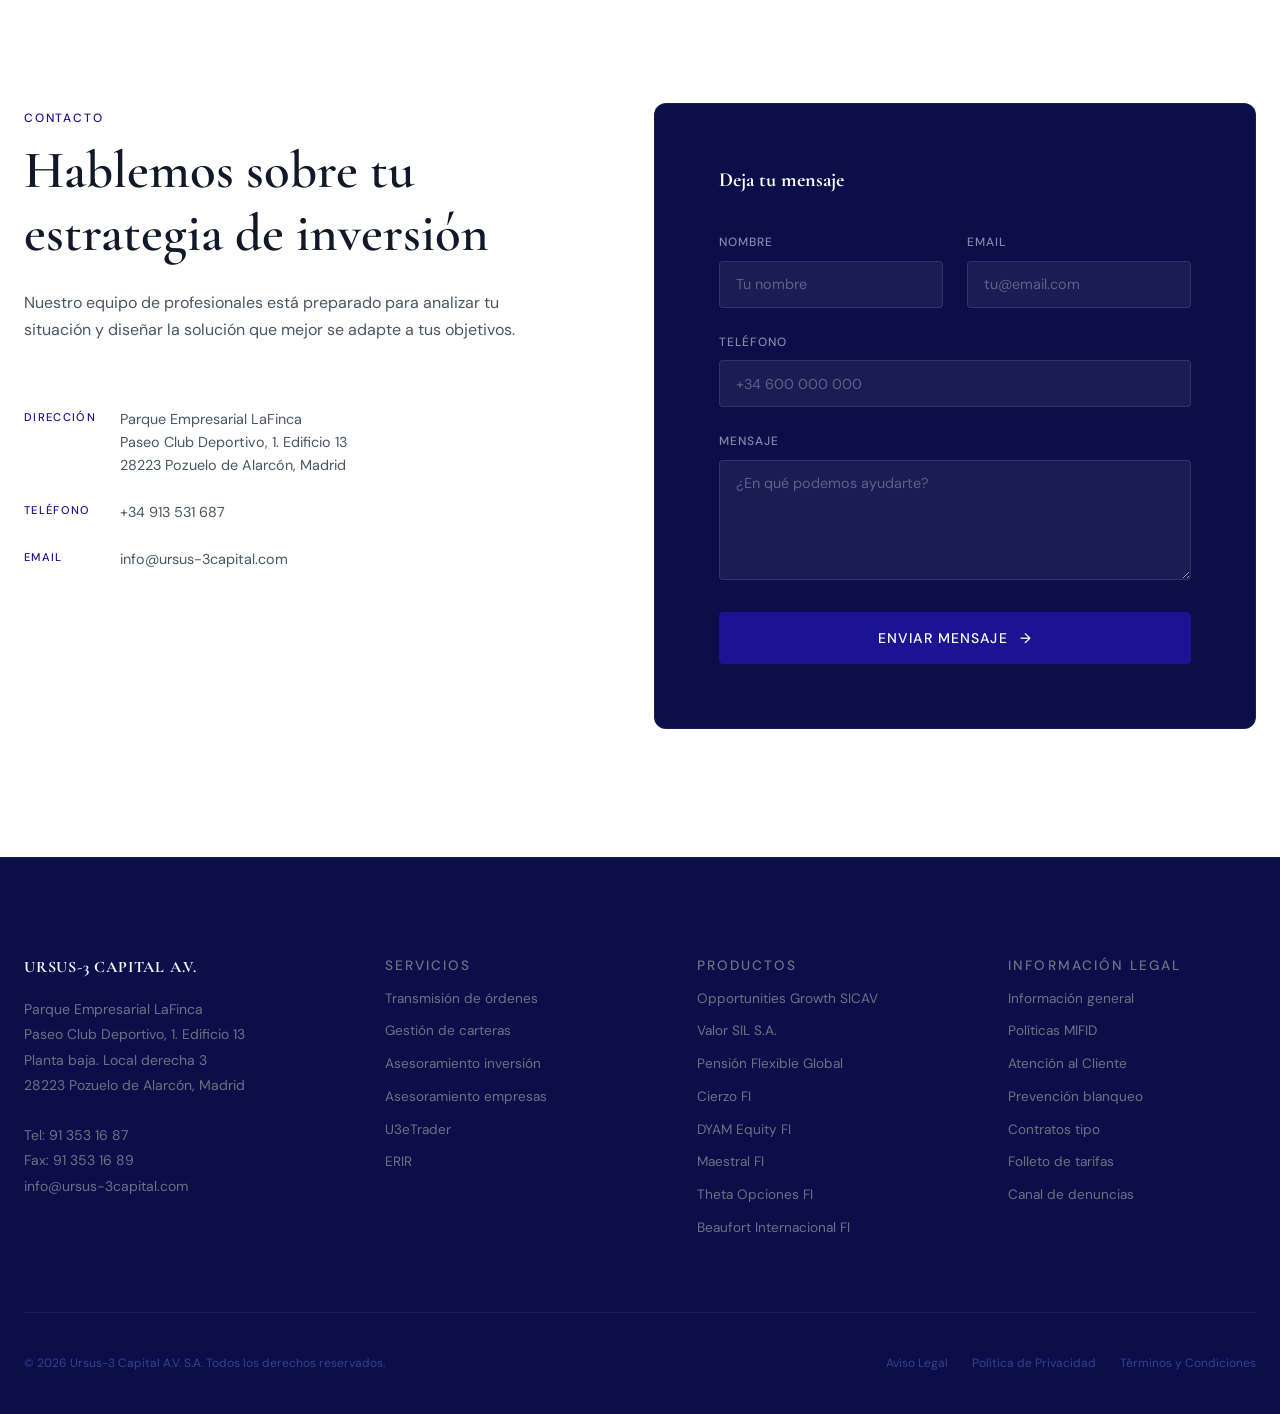
==== commit 429b5426: "deploy: update gh-pages with service & product detail pages" ====
--- a/index.html
+++ b/index.html
@@ -193,11 +193,11 @@
       </div>
 
       <div class="services__grid reveal-stagger">
-        <div class="service-card">
+        <a href="servicio-transmision-ordenes.html" class="service-card">
           <div class="service-card__number">01</div>
           <h3 class="service-card__title">Recepción y Transmisión de Órdenes</h3>
           <p class="service-card__desc">Intermediación en los mercados financieros mediante la recepción y transmisión de órdenes de compraventa de clientes.</p>
-        </div>
+        </a>
 
         <div class="service-card">
           <div class="service-card__number">02</div>
@@ -247,7 +247,7 @@
         <div class="product-row reveal">
           <div class="product-row__head">
             <span class="product-row__num">01</span>
-            <h3 class="product-row__name">Ursus-3C Opportunities Growth</h3>
+            <a href="producto-opportunities-growth.html" class="product-row__name">Ursus-3C Opportunities Growth</a>
             <span class="product-row__badge">SICAV</span>
             <span class="product-row__toggle">+</span>
           </div>
@@ -506,7 +506,7 @@
 
         <div class="footer__col">
           <span class="footer__col-title">Servicios</span>
-          <a href="#">Transmisión de órdenes</a>
+          <a href="servicio-transmision-ordenes.html">Transmisión de órdenes</a>
           <a href="#">Gestión de carteras</a>
           <a href="#">Asesoramiento inversión</a>
           <a href="#">Asesoramiento empresas</a>
@@ -516,7 +516,7 @@
 
         <div class="footer__col">
           <span class="footer__col-title">Productos</span>
-          <a href="#">Opportunities Growth SICAV</a>
+          <a href="producto-opportunities-growth.html">Opportunities Growth SICAV</a>
           <a href="#">Valor SIL S.A.</a>
           <a href="#">Pensión Flexible Global</a>
           <a href="#">Cierzo FI</a>
--- a/assets/css/homepage.css
+++ b/assets/css/homepage.css
@@ -49,11 +49,12 @@
   display: grid;
   grid-template-columns: 1fr 1fr;
   gap: var(--sp-2xl);
-  align-items: end;
+  align-items: stretch;
 }
 
 .hero__content {
   position: relative;
+  align-self: end;
 }
 
 .hero__label {
@@ -104,8 +105,7 @@
   position: relative;
   border-radius: var(--r-lg);
   overflow: hidden;
-  aspect-ratio: 3/4;
-  max-height: 480px;
+  min-height: 400px;
   opacity: 0;
   transform: translateX(40px);
   animation: heroImageIn 1.2s 0.5s var(--ease-out) forwards;
@@ -548,9 +548,10 @@
   max-width: 600px;
 }
 
-/* ---- PLATFORM ---- */
+/* ---- PLATFORM (light) ---- */
 .platform {
   padding: var(--sp-3xl) 0;
+  background: var(--bg-light);
 }
 
 .platform__inner {
@@ -587,12 +588,13 @@
   background: linear-gradient(to right, var(--navy) 0%, transparent 30%);
 }
 
-/* ---- ARCHITECTS (big CTA section) ---- */
+/* ---- ARCHITECTS (light-alt CTA section) ---- */
 .architects {
   padding: var(--sp-3xl) 0;
   text-align: center;
   position: relative;
   overflow: hidden;
+  background: var(--bg-light-alt);
 }
 
 .architects::before {
@@ -602,6 +604,14 @@
   background:
     linear-gradient(135deg, rgba(26,20,148,0.03) 0%, transparent 50%),
     linear-gradient(225deg, rgba(26,20,148,0.02) 0%, transparent 50%);
+}
+
+.architects h2,
+.architects p {
+  color: var(--text-dark);
+}
+.architects .label {
+  color: var(--gold);
 }
 
 .architects__inner {
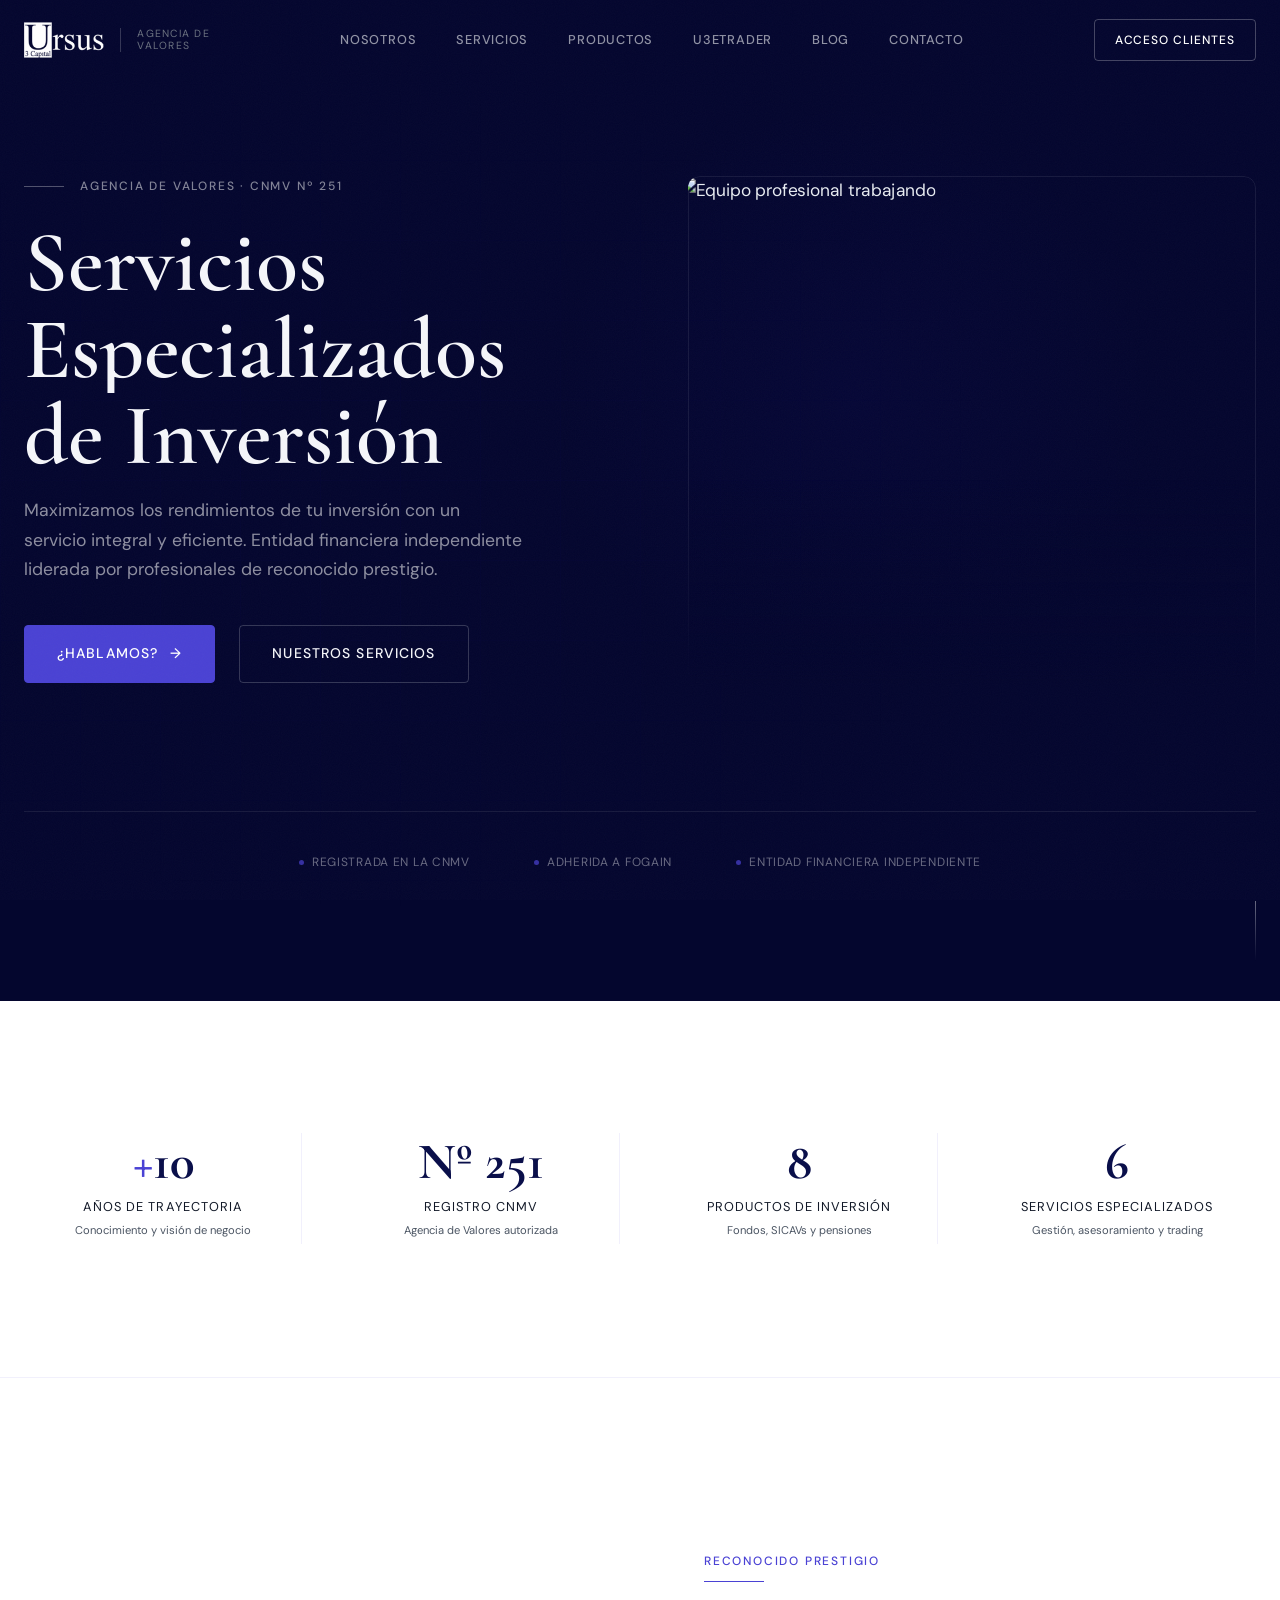
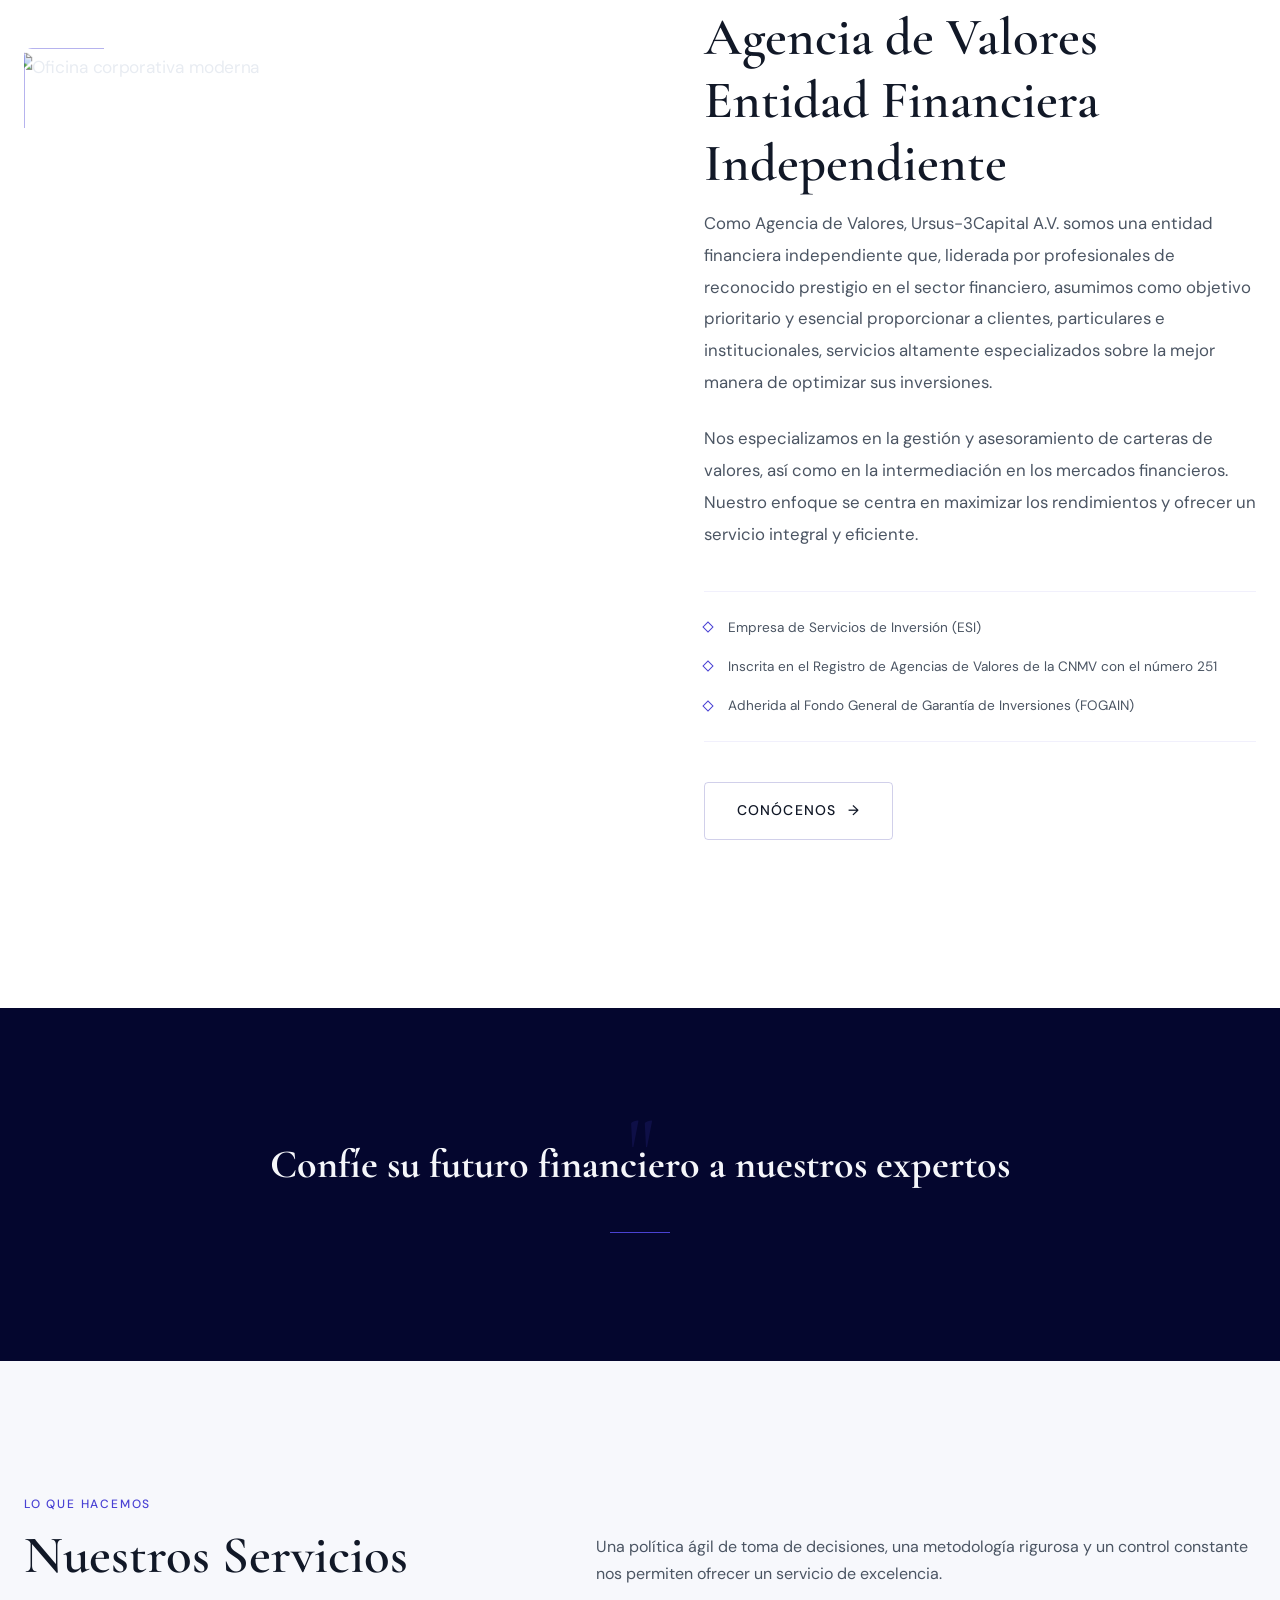
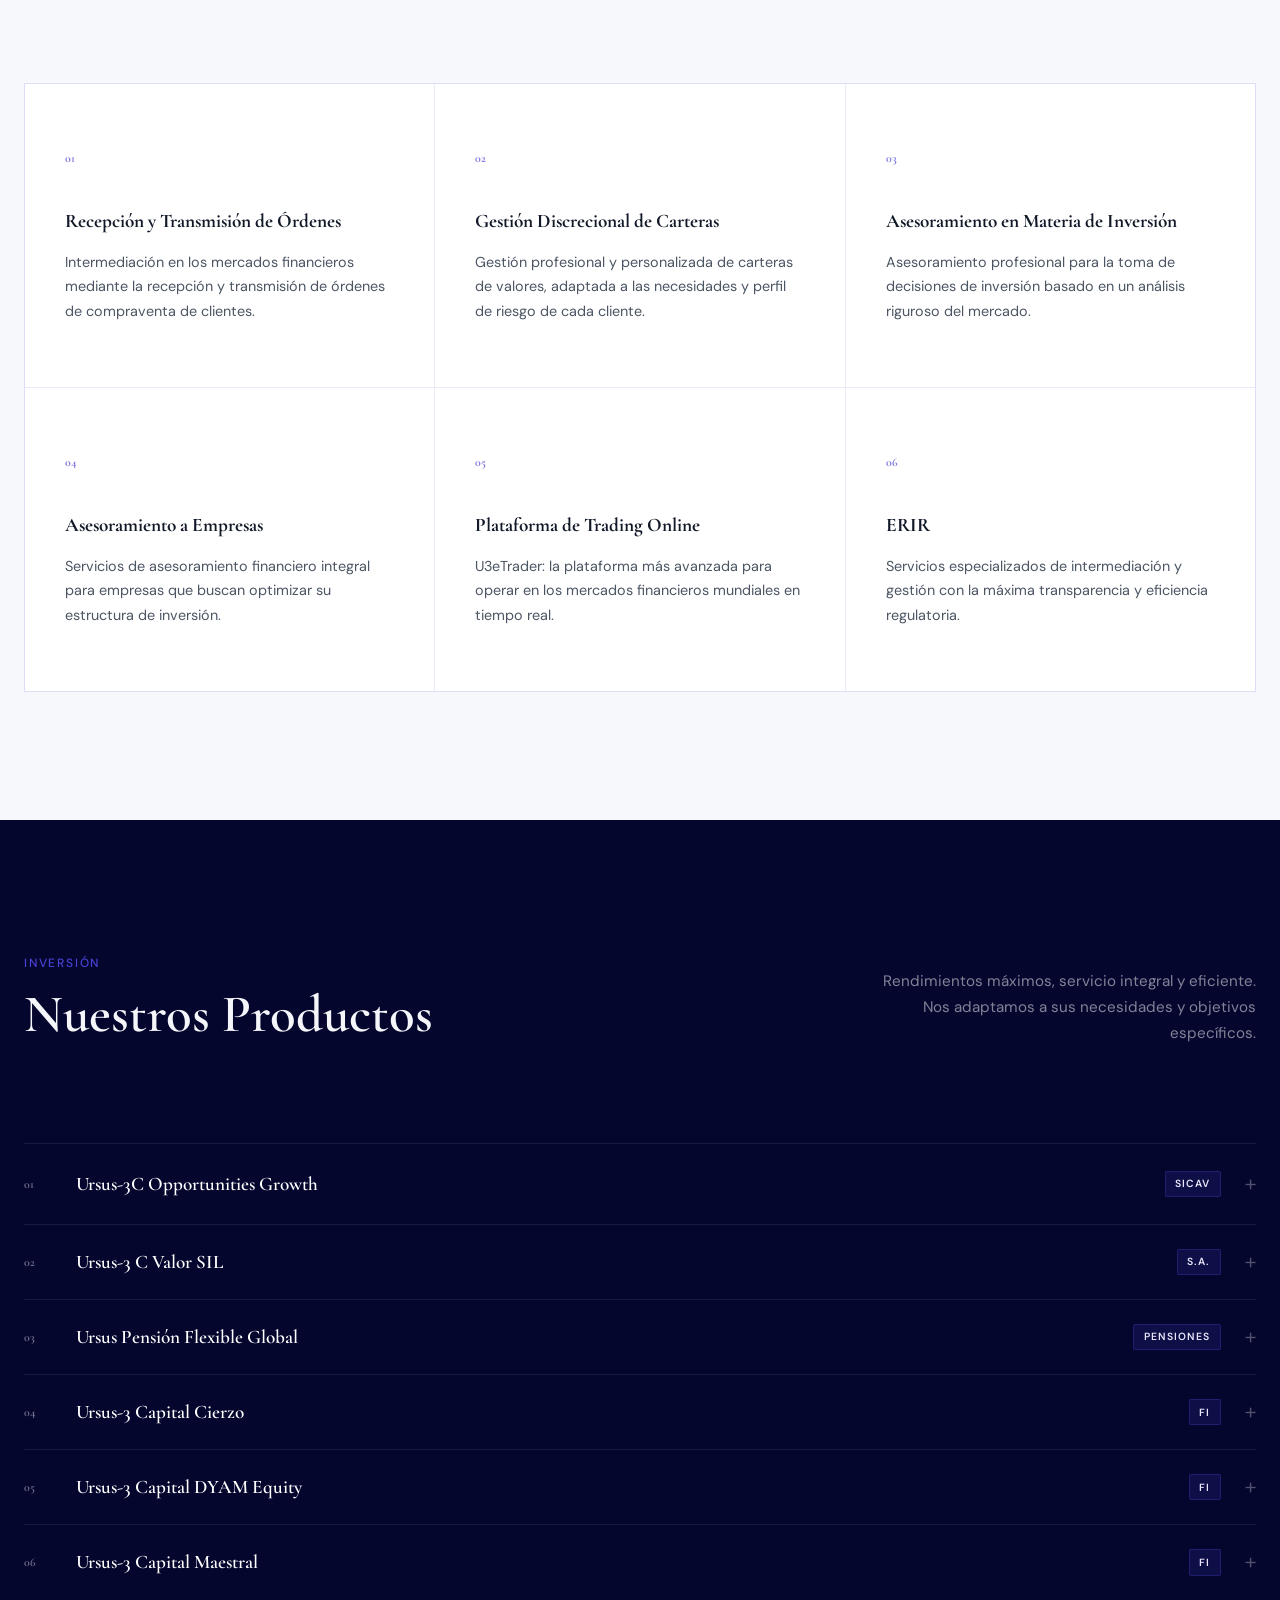
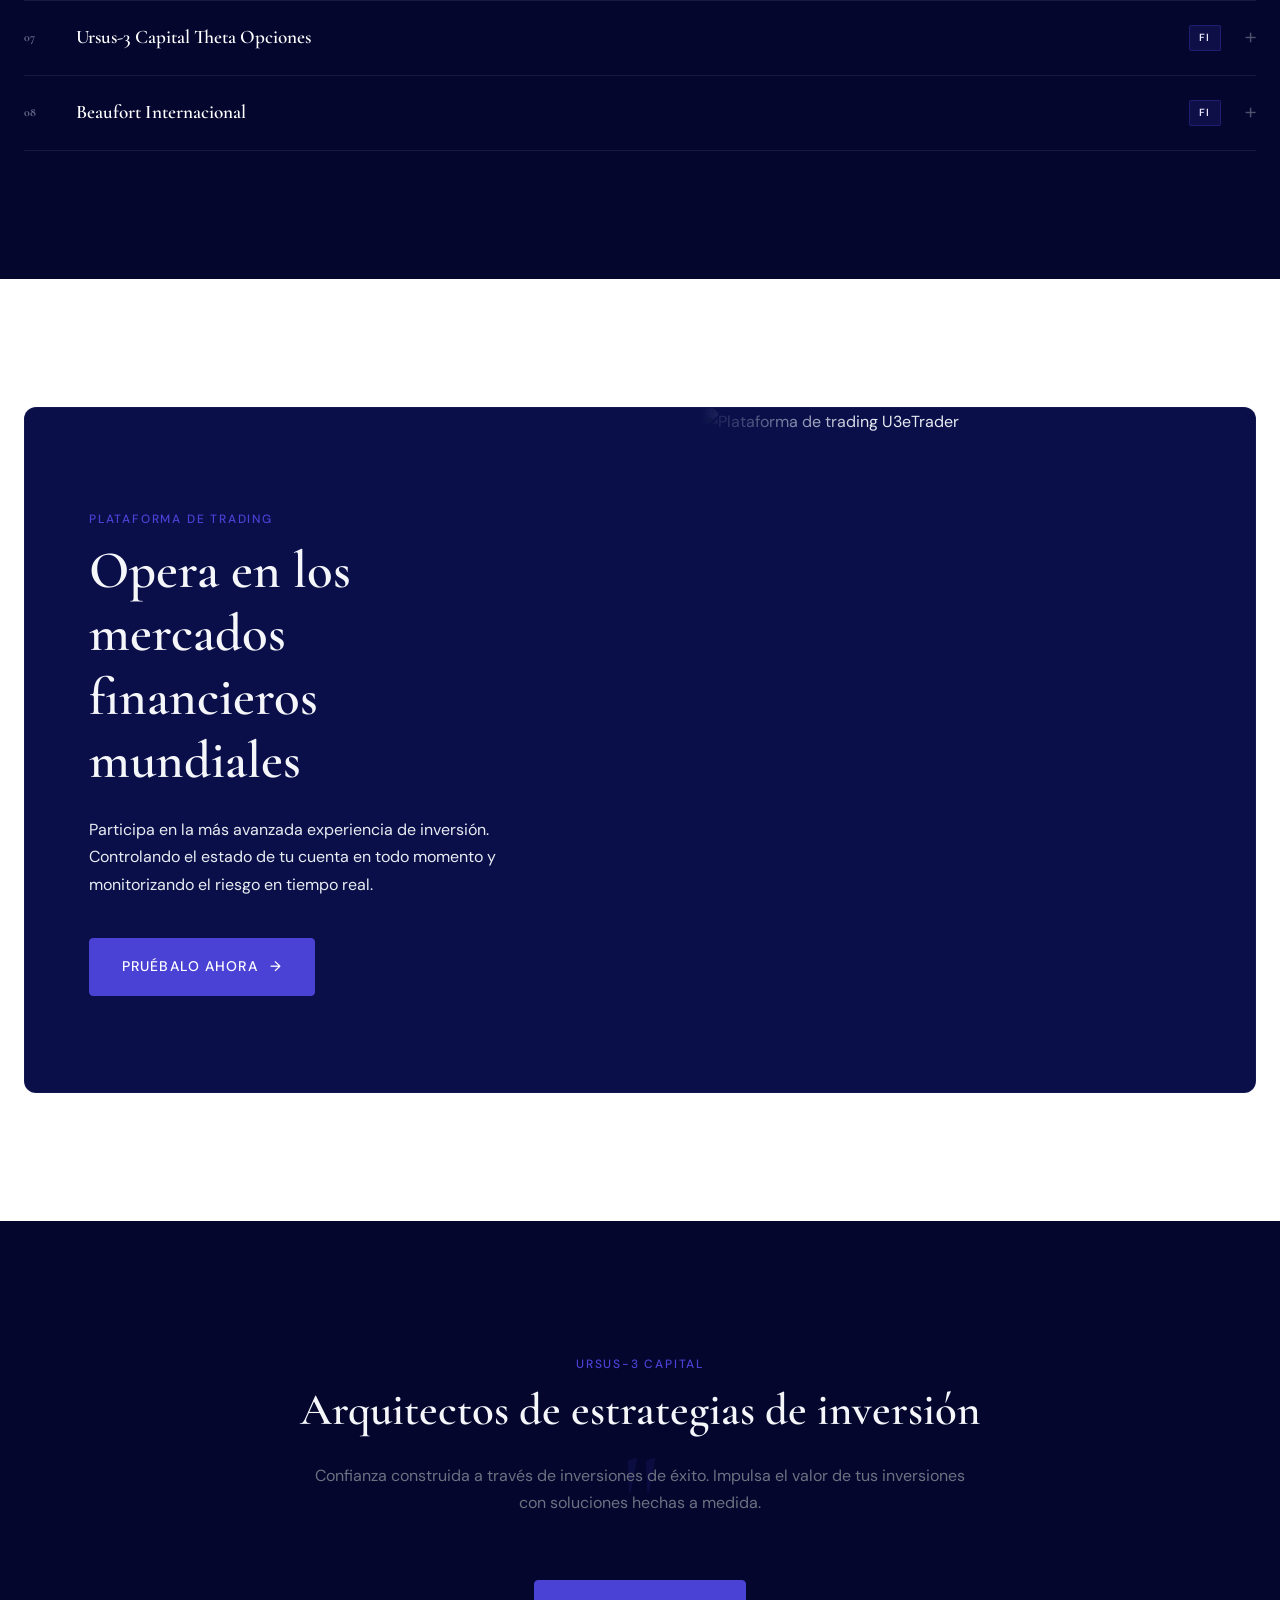
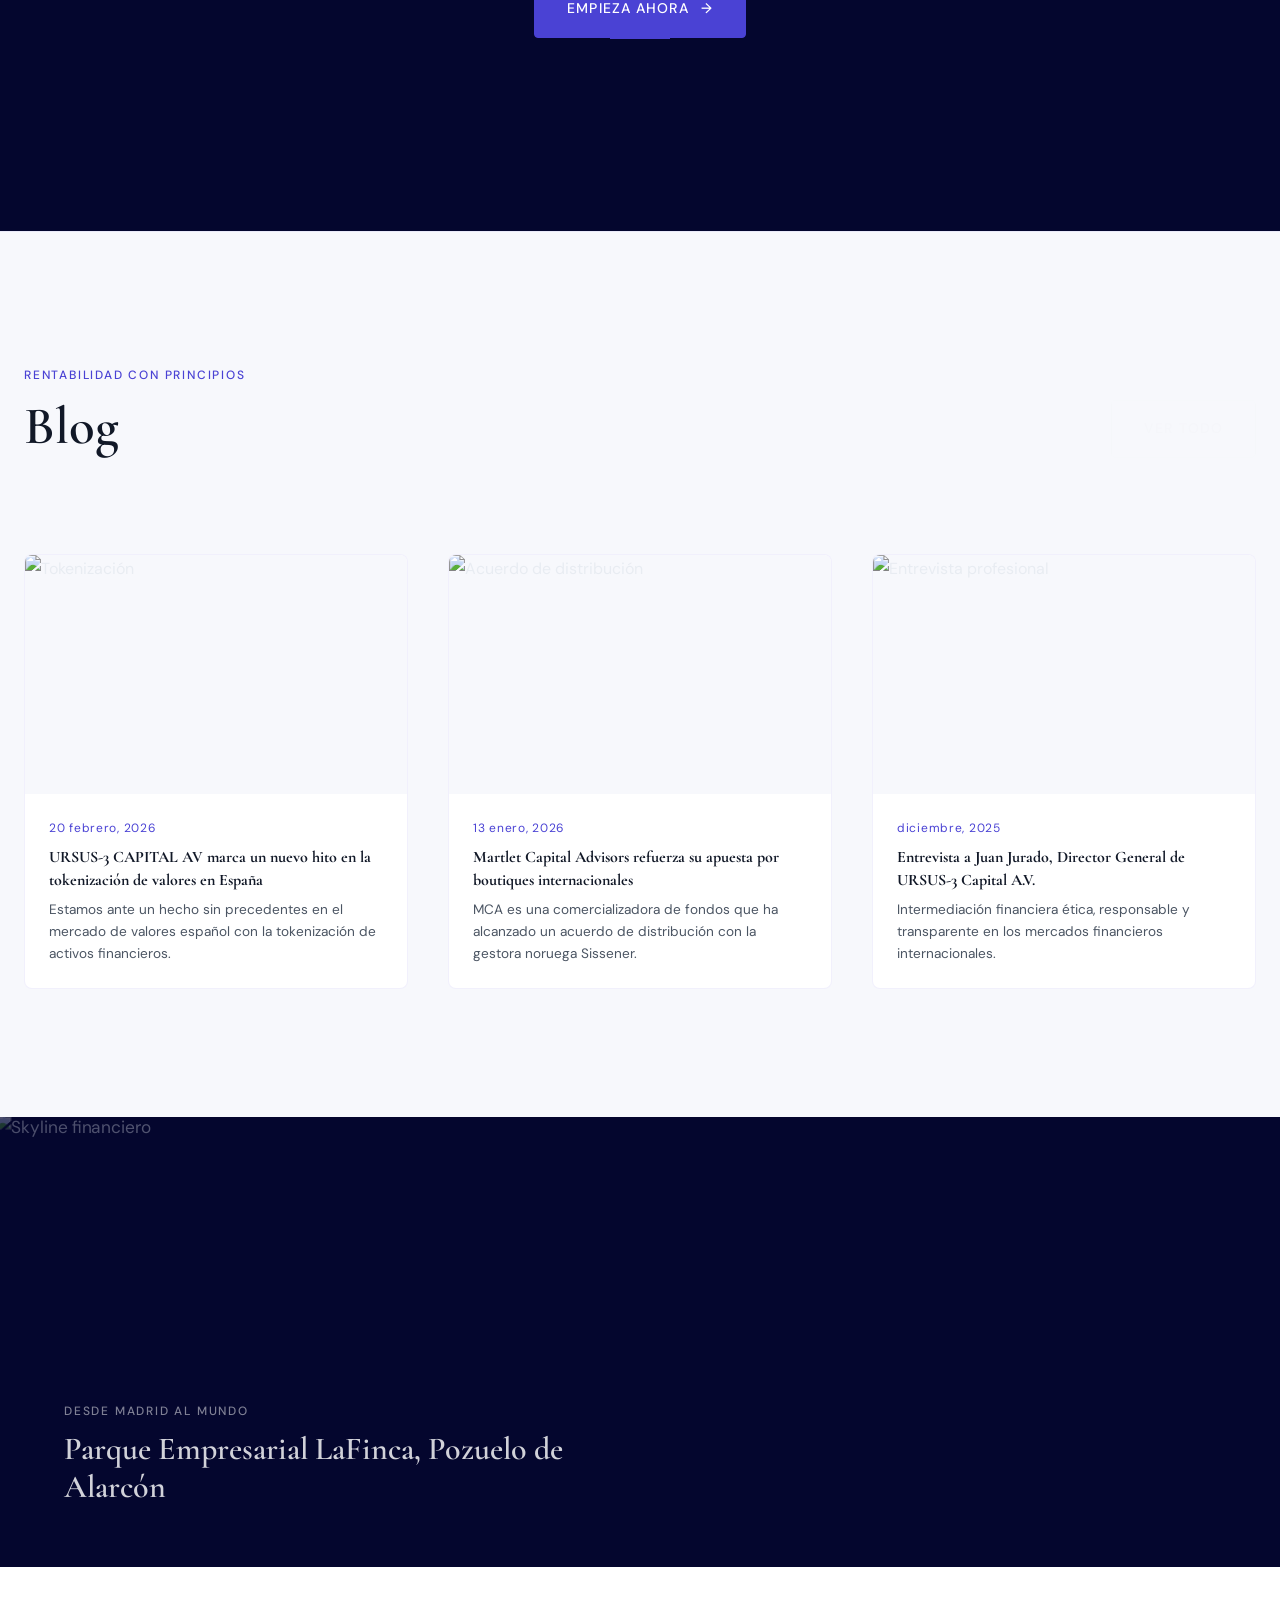
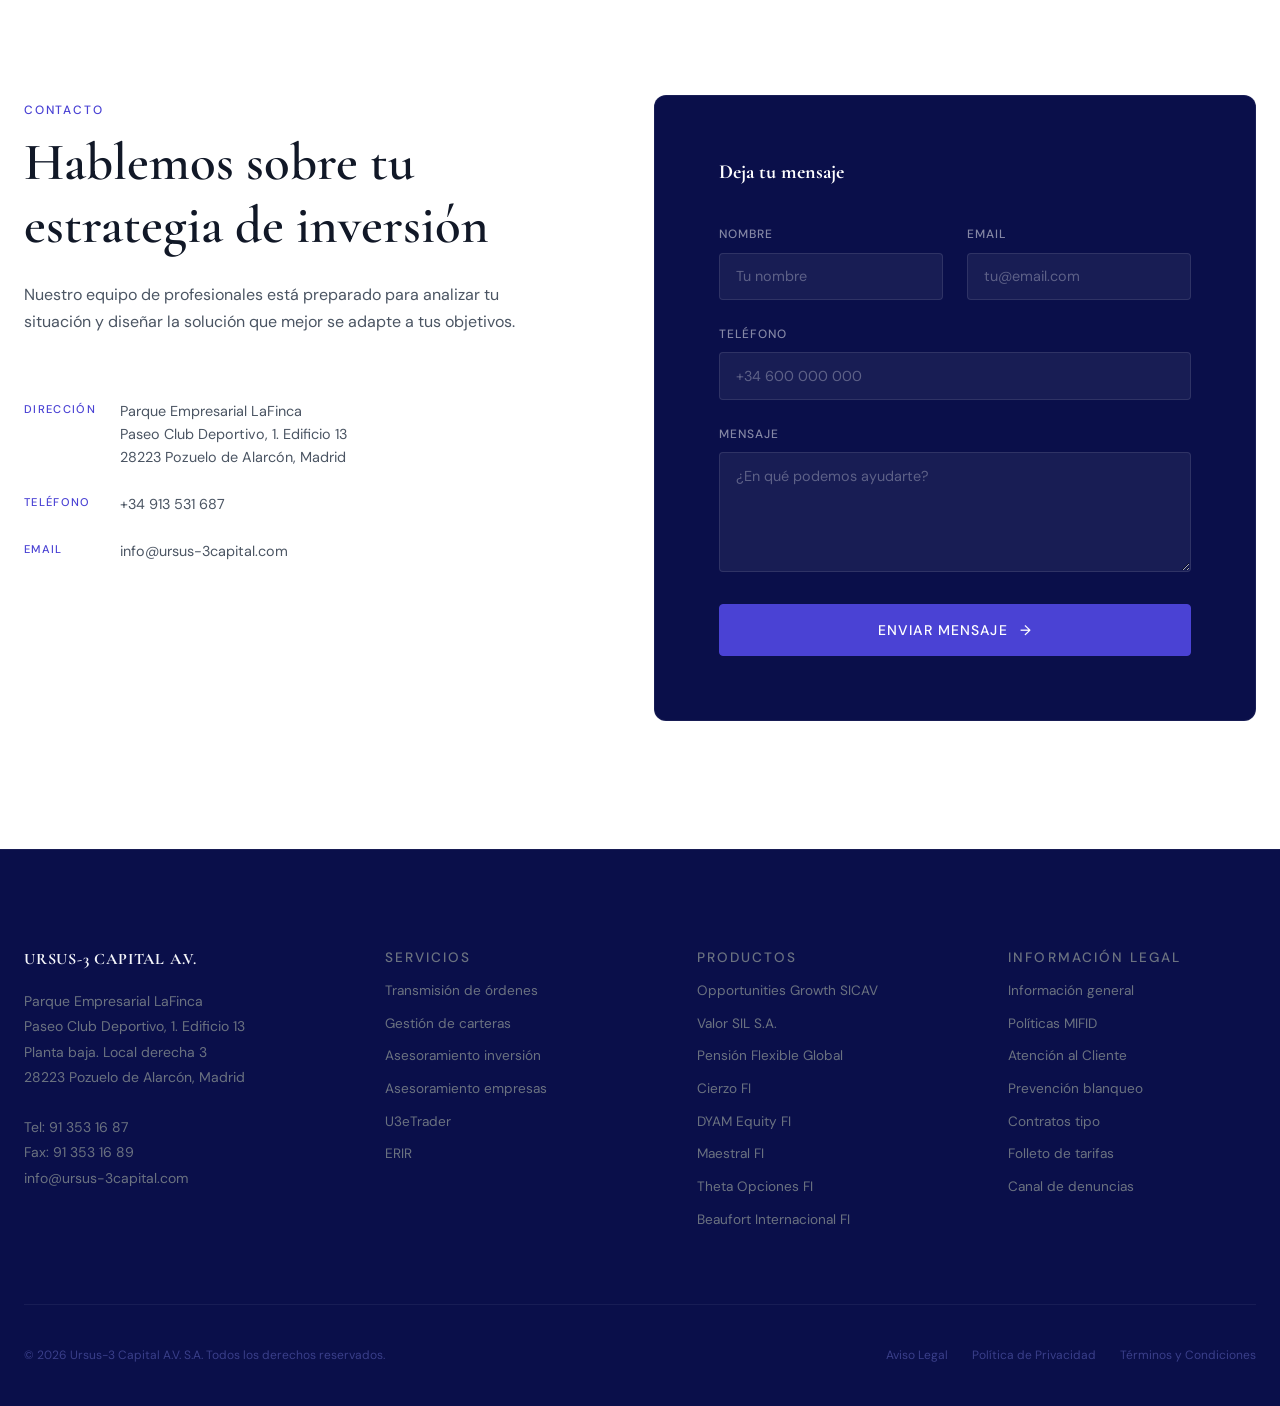
==== commit 2546123e: "deploy: architects dark style + LaFinca before contact" ====
--- a/index.html
+++ b/index.html
@@ -371,6 +371,54 @@
     </div>
   </section>
 
+  <!-- ==================== BLOG ==================== -->
+  <section class="blog section" id="blog">
+    <div class="container">
+      <div class="blog__header reveal">
+        <div>
+          <span class="label">Rentabilidad con principios</span>
+          <h2>Blog</h2>
+        </div>
+        <a href="#" class="btn btn--outline">Ver todo</a>
+      </div>
+
+      <div class="blog__grid reveal-stagger">
+        <a href="#" class="blog-card">
+          <div class="blog-card__image">
+            <img src="https://images.unsplash.com/photo-1639322537228-f710d846310a?w=600&q=80" alt="Tokenización" loading="lazy">
+          </div>
+          <div class="blog-card__body">
+            <div class="blog-card__date">20 febrero, 2026</div>
+            <h3 class="blog-card__title">URSUS-3 CAPITAL AV marca un nuevo hito en la tokenización de valores en España</h3>
+            <p class="blog-card__excerpt">Estamos ante un hecho sin precedentes en el mercado de valores español con la tokenización de activos financieros.</p>
+          </div>
+        </a>
+
+        <a href="#" class="blog-card">
+          <div class="blog-card__image">
+            <img src="https://images.unsplash.com/photo-1590283603385-17ffb3a7f29f?w=600&q=80" alt="Acuerdo de distribución" loading="lazy">
+          </div>
+          <div class="blog-card__body">
+            <div class="blog-card__date">13 enero, 2026</div>
+            <h3 class="blog-card__title">Martlet Capital Advisors refuerza su apuesta por boutiques internacionales</h3>
+            <p class="blog-card__excerpt">MCA es una comercializadora de fondos que ha alcanzado un acuerdo de distribución con la gestora noruega Sissener.</p>
+          </div>
+        </a>
+
+        <a href="#" class="blog-card">
+          <div class="blog-card__image">
+            <img src="https://images.unsplash.com/photo-1553877522-43269d4ea984?w=600&q=80" alt="Entrevista profesional" loading="lazy">
+          </div>
+          <div class="blog-card__body">
+            <div class="blog-card__date">diciembre, 2025</div>
+            <h3 class="blog-card__title">Entrevista a Juan Jurado, Director General de URSUS-3 Capital A.V.</h3>
+            <p class="blog-card__excerpt">Intermediación financiera ética, responsable y transparente en los mercados financieros internacionales.</p>
+          </div>
+        </a>
+      </div>
+    </div>
+  </section>
+
   <!-- ==================== IMAGE BANNER ==================== -->
   <section class="image-banner reveal">
     <div class="image-banner__inner">
@@ -379,54 +427,6 @@
       <div class="image-banner__content">
         <span class="label">Desde Madrid al mundo</span>
         <h2>Parque Empresarial LaFinca, Pozuelo de Alarcón</h2>
-      </div>
-    </div>
-  </section>
-
-  <!-- ==================== BLOG ==================== -->
-  <section class="blog section" id="blog">
-    <div class="container">
-      <div class="blog__header reveal">
-        <div>
-          <span class="label">Rentabilidad con principios</span>
-          <h2>Blog</h2>
-        </div>
-        <a href="#" class="btn btn--outline">Ver todo</a>
-      </div>
-
-      <div class="blog__grid reveal-stagger">
-        <a href="#" class="blog-card">
-          <div class="blog-card__image">
-            <img src="https://images.unsplash.com/photo-1639322537228-f710d846310a?w=600&q=80" alt="Tokenización" loading="lazy">
-          </div>
-          <div class="blog-card__body">
-            <div class="blog-card__date">20 febrero, 2026</div>
-            <h3 class="blog-card__title">URSUS-3 CAPITAL AV marca un nuevo hito en la tokenización de valores en España</h3>
-            <p class="blog-card__excerpt">Estamos ante un hecho sin precedentes en el mercado de valores español con la tokenización de activos financieros.</p>
-          </div>
-        </a>
-
-        <a href="#" class="blog-card">
-          <div class="blog-card__image">
-            <img src="https://images.unsplash.com/photo-1590283603385-17ffb3a7f29f?w=600&q=80" alt="Acuerdo de distribución" loading="lazy">
-          </div>
-          <div class="blog-card__body">
-            <div class="blog-card__date">13 enero, 2026</div>
-            <h3 class="blog-card__title">Martlet Capital Advisors refuerza su apuesta por boutiques internacionales</h3>
-            <p class="blog-card__excerpt">MCA es una comercializadora de fondos que ha alcanzado un acuerdo de distribución con la gestora noruega Sissener.</p>
-          </div>
-        </a>
-
-        <a href="#" class="blog-card">
-          <div class="blog-card__image">
-            <img src="https://images.unsplash.com/photo-1553877522-43269d4ea984?w=600&q=80" alt="Entrevista profesional" loading="lazy">
-          </div>
-          <div class="blog-card__body">
-            <div class="blog-card__date">diciembre, 2025</div>
-            <h3 class="blog-card__title">Entrevista a Juan Jurado, Director General de URSUS-3 Capital A.V.</h3>
-            <p class="blog-card__excerpt">Intermediación financiera ética, responsable y transparente en los mercados financieros internacionales.</p>
-          </div>
-        </a>
       </div>
     </div>
   </section>
--- a/assets/css/global.css
+++ b/assets/css/global.css
@@ -14,8 +14,8 @@
   --navy-light:   #111875;
   --navy-mid:     #1a1f8c;
   --slate:        #3a3f8a;
-  --gold:         #1a1494;
-  --gold-light:   #2a24b4;
+  --gold:         #4a42d4;
+  --gold-light:   #6b63e8;
   --gold-pale:    #e8e6f8;
   --ice:          #e8ecf2;
   --ice-dim:      #6b7280;
@@ -27,7 +27,7 @@
   --bg-light-alt: #f7f8fc;
   --text-dark:    #111827;
   --text-mid:     #4b5563;
-  --border-light: rgba(26, 20, 148, 0.08);
+  --border-light: rgba(74, 66, 212, 0.08);
 
   /* Typography */
   --font-display: 'Cormorant Garamond', serif;
--- a/assets/css/homepage.css
+++ b/assets/css/homepage.css
@@ -458,6 +458,7 @@
   gap: var(--sp-xl);
 }
 .products__header h2 { margin-top: 0.5rem; }
+.products .label { color: var(--gold); }
 .products__intro {
   max-width: 400px;
   font-size: 0.95rem;
@@ -490,8 +491,8 @@
   font-family: var(--font-display);
   font-size: 0.75rem;
   font-weight: 600;
-  color: var(--gold);
-  opacity: 0.6;
+  color: var(--gold-pale);
+  opacity: 0.5;
   min-width: 28px;
 }
 
@@ -512,9 +513,9 @@
   font-weight: 600;
   letter-spacing: 0.1em;
   text-transform: uppercase;
-  color: var(--gold);
-  background: rgba(26, 20, 148, 0.25);
-  border: 1px solid rgba(26, 20, 148, 0.3);
+  color: var(--gold-pale);
+  background: rgba(74, 66, 212, 0.15);
+  border: 1px solid rgba(74, 66, 212, 0.3);
   padding: 0.2rem 0.6rem;
   border-radius: 2px;
 }
@@ -556,9 +557,9 @@
 
 .platform__inner {
   display: grid;
-  grid-template-columns: 1fr 1fr;
-  gap: var(--sp-3xl);
-  align-items: center;
+  grid-template-columns: 1.1fr 0.9fr;
+  gap: 0;
+  align-items: stretch;
   background: var(--navy);
   border: 1px solid rgba(240, 242, 245, 0.04);
   border-radius: var(--r-lg);
@@ -567,13 +568,14 @@
 
 .platform__content {
   padding: var(--sp-2xl) var(--sp-xl);
-}
-.platform__content h2 { margin: var(--sp-sm) 0 var(--sp-md); }
-.platform__content p { margin-bottom: var(--sp-lg); }
+  max-width: 540px;
+}
+.platform__content .label { color: var(--gold); }
+.platform__content h2 { margin: var(--sp-sm) 0 var(--sp-md); color: var(--white); }
+.platform__content p { margin-bottom: var(--sp-lg); color: var(--ice); }
 
 .platform__visual {
   position: relative;
-  aspect-ratio: 16/12;
   overflow: hidden;
 }
 .platform__visual img {
@@ -588,27 +590,38 @@
   background: linear-gradient(to right, var(--navy) 0%, transparent 30%);
 }
 
-/* ---- ARCHITECTS (light-alt CTA section) ---- */
+/* ---- ARCHITECTS (dark CTA — quote style) ---- */
 .architects {
   padding: var(--sp-3xl) 0;
   text-align: center;
   position: relative;
   overflow: hidden;
-  background: var(--bg-light-alt);
+  background: var(--midnight);
 }
 
 .architects::before {
-  content: '';
-  position: absolute;
-  inset: 0;
-  background:
-    linear-gradient(135deg, rgba(26,20,148,0.03) 0%, transparent 50%),
-    linear-gradient(225deg, rgba(26,20,148,0.02) 0%, transparent 50%);
-}
-
-.architects h2,
+  content: '"';
+  font-family: var(--font-display);
+  font-size: 8rem;
+  line-height: 1;
+  color: var(--gold);
+  opacity: 0.1;
+  position: absolute;
+  top: 50%;
+  left: 50%;
+  transform: translate(-50%, -70%);
+  pointer-events: none;
+}
+
+.architects h2 {
+  color: var(--white);
+  font-size: clamp(1.8rem, 3vw + 0.5rem, 2.8rem);
+  margin: var(--sp-sm) 0 var(--sp-md);
+}
 .architects p {
-  color: var(--text-dark);
+  color: var(--ice-dim);
+  margin: 0 auto var(--sp-xl);
+  text-align: center;
 }
 .architects .label {
   color: var(--gold);
@@ -620,13 +633,13 @@
   margin: 0 auto;
 }
 
-.architects h2 {
-  margin: var(--sp-sm) 0 var(--sp-md);
-}
-
-.architects p {
+.architects__inner::after {
+  content: '';
+  display: block;
+  width: 60px;
+  height: 1px;
+  background: var(--gold);
   margin: 0 auto var(--sp-xl);
-  text-align: center;
 }
 
 /* ---- BLOG (light-alt) ---- */
